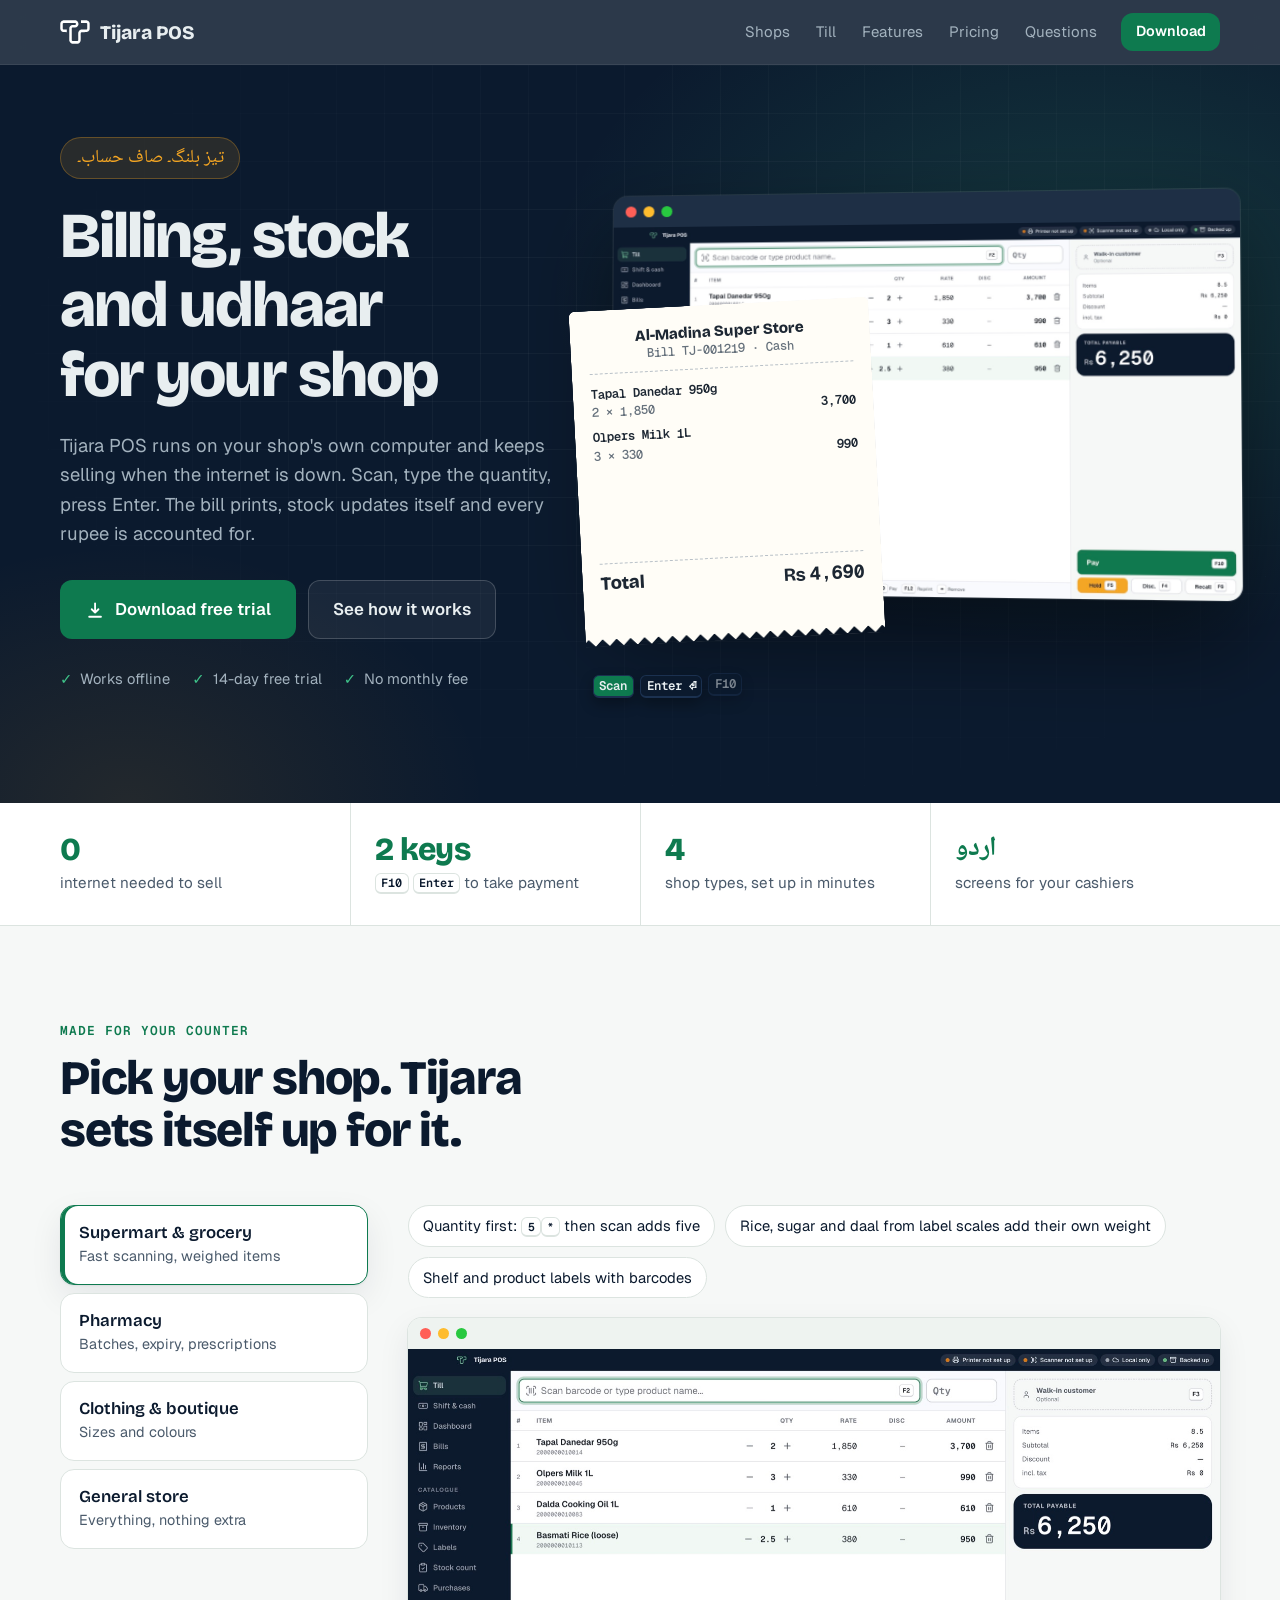
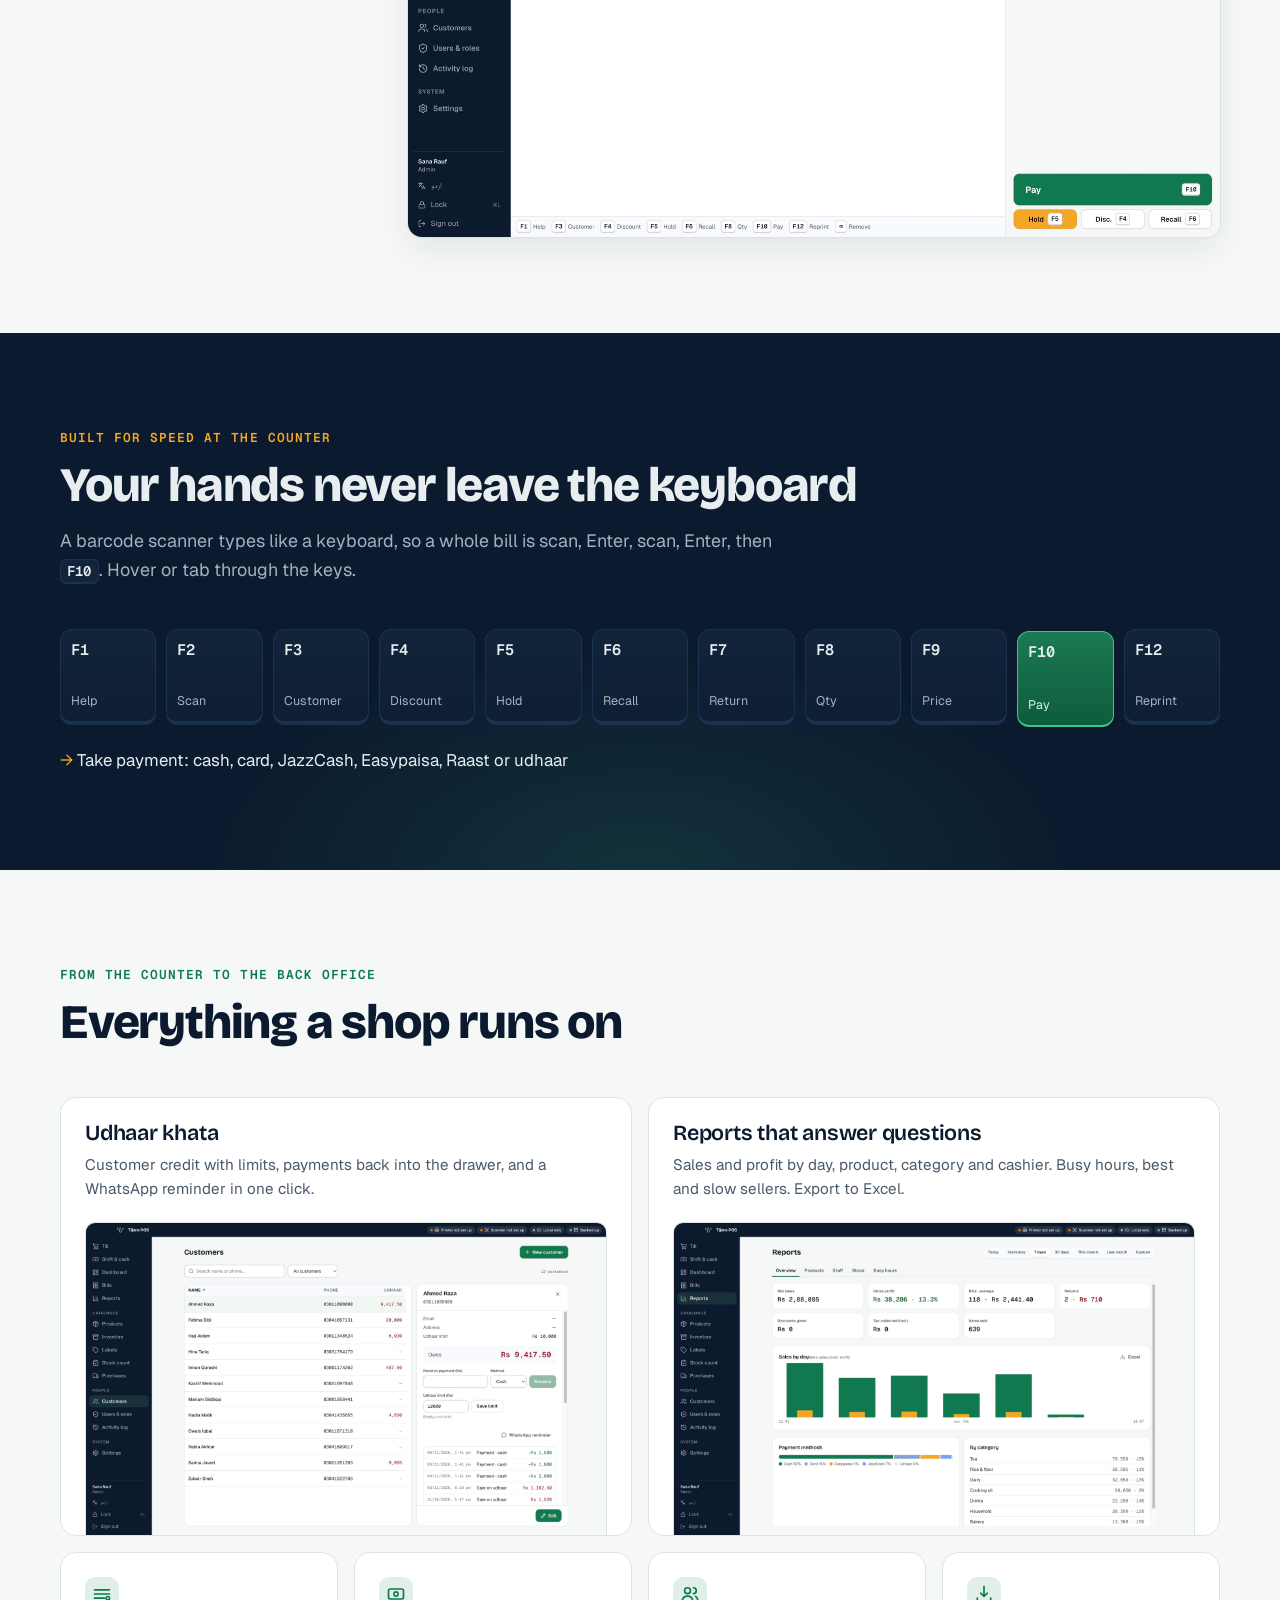
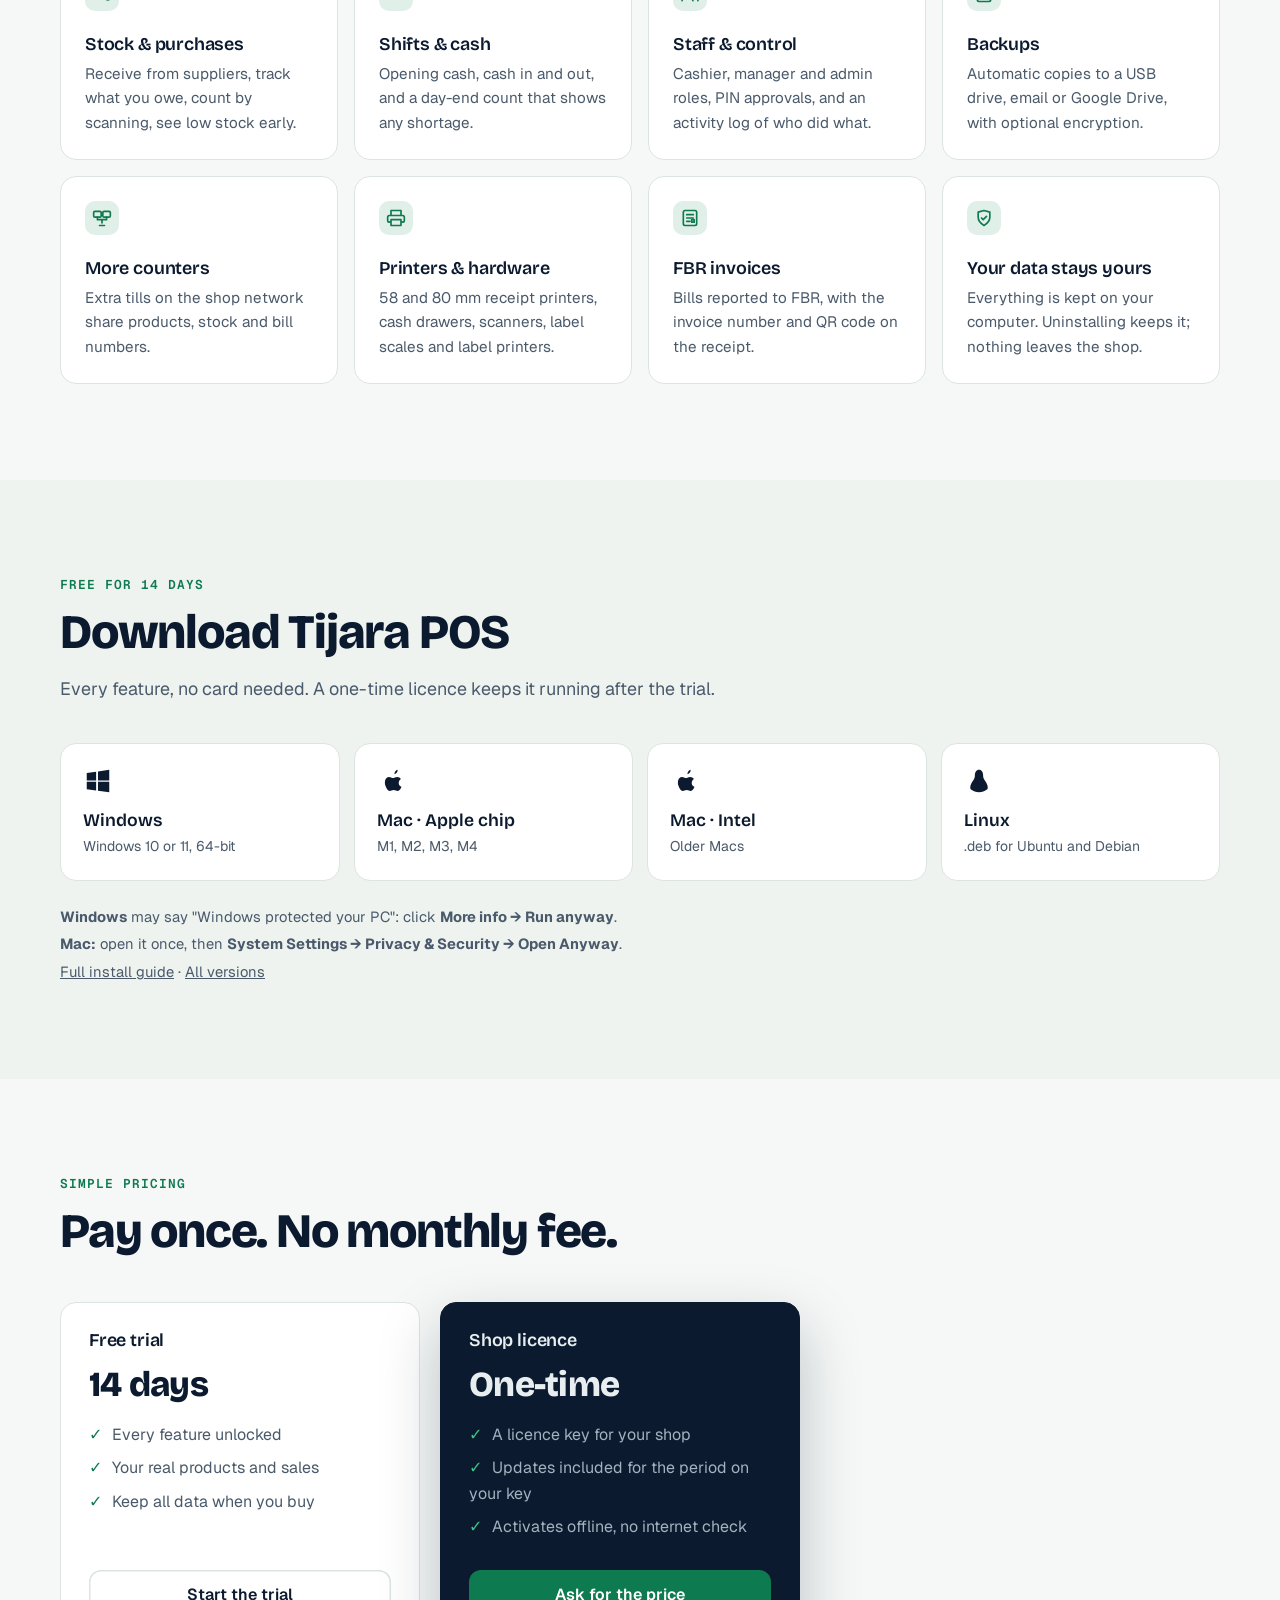
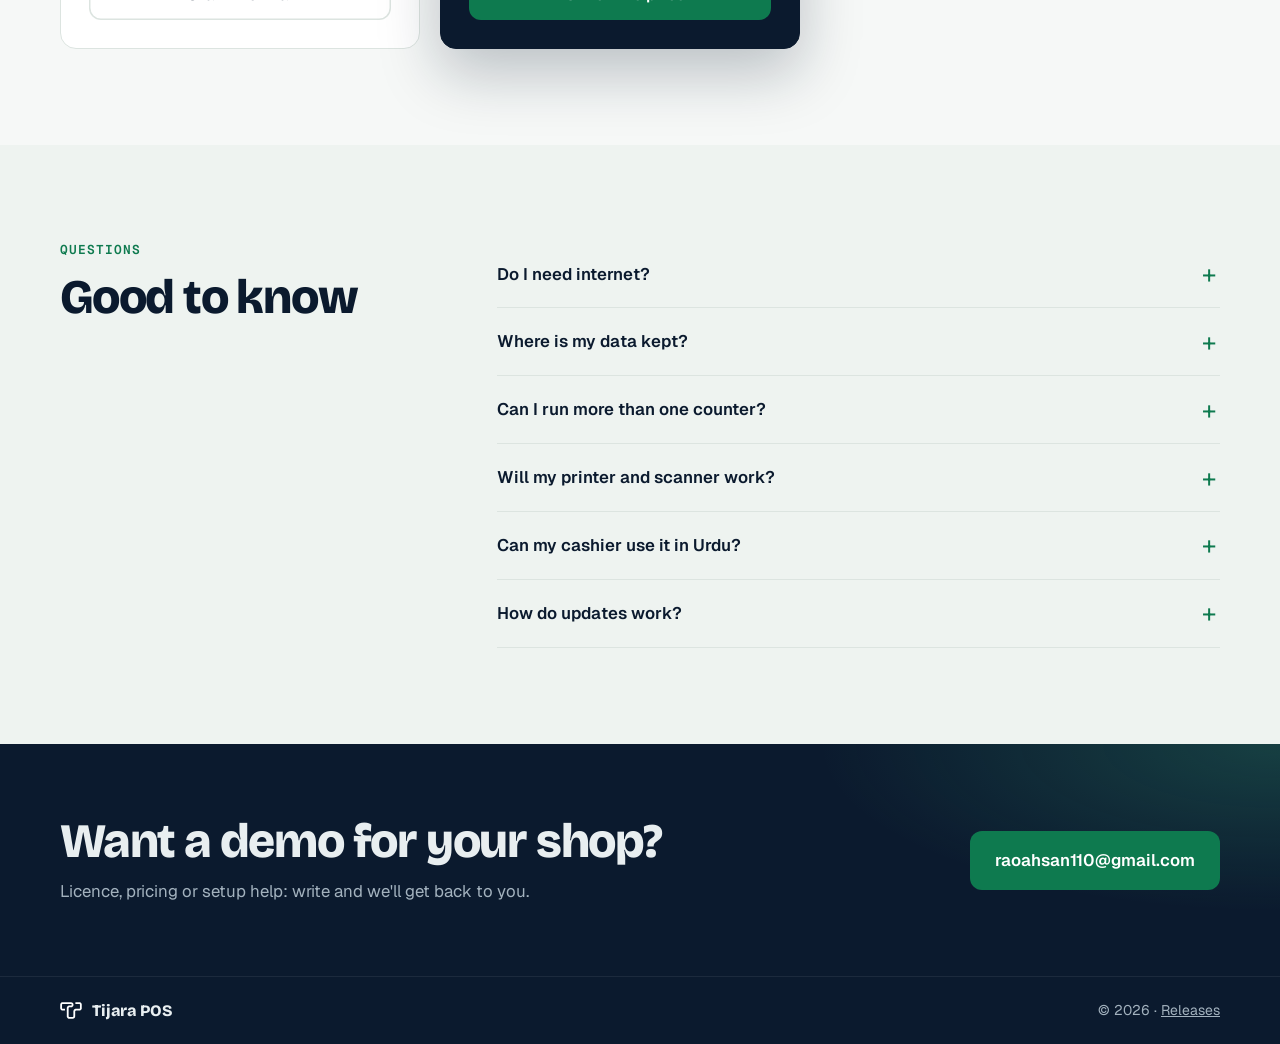
==== index.html @ 2bf1b394 "Homepage: hero with live bill, shop types, keyboard, features, download, pricing" ====
<!doctype html>
<html lang="en">
  <head>
    <meta charset="utf-8" />
    <meta name="viewport" content="width=device-width, initial-scale=1" />
    <title>Tijara POS — billing and stock for Pakistani shops</title>
    <meta
      name="description"
      content="Offline point of sale for supermarts, pharmacies, clothing and general stores in Pakistan. Fast keyboard billing, udhaar khata, stock, reports, Urdu screens and FBR invoices. 14-day free trial."
    />
    <meta name="theme-color" content="#0B1A2E" />
    <link rel="icon" href="assets/favicon.svg" type="image/svg+xml" />
    <link rel="icon" href="assets/favicon.ico" sizes="any" />
    <link rel="apple-touch-icon" href="assets/apple-touch-icon.png" />
    <meta property="og:title" content="Tijara POS — tez billing, saaf hisaab" />
    <meta
      property="og:description"
      content="Offline point of sale for Pakistani shops. Free 14-day trial for Windows, Mac and Linux."
    />
    <meta property="og:image" content="https://tijarapos.github.io/assets/og-image.png" />
    <meta property="og:url" content="https://tijarapos.github.io/" />
    <meta name="twitter:card" content="summary_large_image" />
    <link rel="preconnect" href="https://fonts.googleapis.com" />
    <link rel="preconnect" href="https://fonts.gstatic.com" crossorigin />
    <link
      rel="stylesheet"
      href="https://fonts.googleapis.com/css2?family=Bricolage+Grotesque:opsz,wght@12..96,600;12..96,800&family=Geist:wght@400;500;600&family=Geist+Mono:wght@500;600&family=Noto+Naskh+Arabic:wght@500;700&display=swap"
    />
    <link rel="stylesheet" href="styles.css" />
    <script>
      document.documentElement.classList.add('js')
    </script>
  </head>
  <body>
    <a class="skip" href="#main">Skip to content</a>

    <header class="top">
      <div class="wrap top-row">
        <a class="brand" href="#" aria-label="Tijara POS home">
          <img src="assets/mark-white.svg" alt="" width="30" height="24" />
          <span>Tijara POS</span>
        </a>
        <nav id="nav" aria-label="Sections">
          <a href="#shops">Shops</a>
          <a href="#keyboard">Till</a>
          <a href="#features">Features</a>
          <a href="#pricing">Pricing</a>
          <a href="#faq">Questions</a>
        </nav>
        <a class="btn btn-small" href="#download">Download</a>
        <button class="menu" type="button" aria-controls="nav" aria-expanded="false" aria-label="Menu">
          <span></span><span></span>
        </button>
      </div>
    </header>

    <main id="main">
      <!-- Hero: the app on screen, with a receipt that rings itself up. -->
      <section class="hero">
        <div class="wrap hero-grid">
          <div class="hero-copy">
            <p class="tagline"><span lang="ur" dir="rtl">تیز بلنگ۔ صاف حساب۔</span></p>
            <h1>Billing, stock and udhaar for your shop</h1>
            <p class="lede">
              Tijara POS runs on your shop's own computer and keeps selling when the internet is
              down. Scan, type the quantity, press Enter. The bill prints, stock updates itself and
              every rupee is accounted for.
            </p>
            <div class="cta">
              <a class="btn btn-big" id="hero-download" href="#download">
                <svg aria-hidden="true" viewBox="0 0 24 24"><path d="M12 4v11m0 0-4-4m4 4 4-4M5 20h14" /></svg>
                <span id="hero-download-label">Download free trial</span>
              </a>
              <a class="btn btn-ghost btn-big" href="#keyboard">See how it works</a>
            </div>
            <ul class="trust">
              <li>Works offline</li>
              <li>14-day free trial</li>
              <li>No monthly fee</li>
            </ul>
          </div>

          <div class="hero-visual">
            <figure class="window">
              <div class="window-bar" aria-hidden="true"><i></i><i></i><i></i></div>
              <img
                src="assets/shots/till.jpg"
                width="1600"
                height="961"
                alt="Tijara POS till with four items on the bill and a total of Rs 6,250"
              />
            </figure>

            <div class="keys" aria-hidden="true">
              <kbd class="key-scan">Scan</kbd><kbd class="key-enter">Enter ⏎</kbd><kbd class="key-pay">F10</kbd>
            </div>
            <div class="receipt" aria-label="Example bill: total Rs 6,250 paid in cash">
              <div class="receipt-head">
                <b>Al-Madina Super Store</b>
                <span>Bill TJ-001219 · Cash</span>
              </div>
              <ol class="receipt-lines">
                <li><span>Tapal Danedar 950g</span><span>2 × 1,850</span><b>3,700</b></li>
                <li><span>Olpers Milk 1L</span><span>3 × 330</span><b>990</b></li>
                <li><span>Dalda Cooking Oil 1L</span><span>1 × 610</span><b>610</b></li>
                <li><span>Basmati Rice</span><span>2.5 kg × 380</span><b>950</b></li>
              </ol>
              <div class="receipt-total"><span>Total</span><b>Rs <output id="total">6,250</output></b></div>
              <div class="receipt-paid">Paid · Change Rs 750</div>
            </div>
          </div>
        </div>
      </section>

      <section class="stats" aria-label="At a glance">
        <ul class="wrap stats-row">
          <li class="reveal"><b>0</b><span>internet needed to sell</span></li>
          <li class="reveal"><b>2 keys</b><span><kbd>F10</kbd> <kbd>Enter</kbd> to take payment</span></li>
          <li class="reveal"><b>4</b><span>shop types, set up in minutes</span></li>
          <li class="reveal"><b lang="ur">اردو</b><span>screens for your cashiers</span></li>
        </ul>
      </section>

      <!-- Shop types: switch tabs to see each one's screen. -->
      <section id="shops" class="section">
        <div class="wrap">
          <p class="eyebrow">Made for your counter</p>
          <h2>Pick your shop. Tijara sets itself up for it.</h2>
          <div class="switcher reveal">
            <div class="tabs" role="tablist" aria-label="Shop types">
              <button role="tab" id="tab-supermart" aria-controls="panel-shop" aria-selected="true" data-shop="supermart">
                <b>Supermart &amp; grocery</b><span>Fast scanning, weighed items</span>
              </button>
              <button role="tab" id="tab-pharmacy" aria-controls="panel-shop" aria-selected="false" tabindex="-1" data-shop="pharmacy">
                <b>Pharmacy</b><span>Batches, expiry, prescriptions</span>
              </button>
              <button role="tab" id="tab-clothing" aria-controls="panel-shop" aria-selected="false" tabindex="-1" data-shop="clothing">
                <b>Clothing &amp; boutique</b><span>Sizes and colours</span>
              </button>
              <button role="tab" id="tab-general" aria-controls="panel-shop" aria-selected="false" tabindex="-1" data-shop="general">
                <b>General store</b><span>Everything, nothing extra</span>
              </button>
            </div>
            <div class="panel" id="panel-shop" role="tabpanel" aria-labelledby="tab-supermart">
              <ul class="panel-points" id="shop-points">
                <li>Quantity first: <kbd>5</kbd><kbd>*</kbd> then scan adds five</li>
                <li>Rice, sugar and daal from label scales add their own weight</li>
                <li>Shelf and product labels with barcodes</li>
              </ul>
              <figure class="window window-light">
                <div class="window-bar" aria-hidden="true"><i></i><i></i><i></i></div>
                <img id="shop-shot" src="assets/shots/till.jpg" width="1600" height="961" loading="lazy" alt="The till billing groceries" />
              </figure>
            </div>
          </div>
        </div>
      </section>

      <!-- The till is driven by the keyboard; each key explains itself. -->
      <section id="keyboard" class="section section-dark">
        <div class="wrap">
          <p class="eyebrow eyebrow-light">Built for speed at the counter</p>
          <h2>Your hands never leave the keyboard</h2>
          <p class="section-lede">
            A barcode scanner types like a keyboard, so a whole bill is scan, Enter, scan, Enter, then
            <kbd>F10</kbd>. Hover or tab through the keys.
          </p>
          <div class="keyboard reveal" role="list">
            <button class="cap" role="listitem" data-tip="Help: every shortcut on one screen"><b>F1</b><span>Help</span></button>
            <button class="cap" role="listitem" data-tip="Jump back to the scan box from anywhere"><b>F2</b><span>Scan</span></button>
            <button class="cap" role="listitem" data-tip="Attach a customer, for udhaar or history"><b>F3</b><span>Customer</span></button>
            <button class="cap" role="listitem" data-tip="Discount on a line; above your limit asks a manager"><b>F4</b><span>Discount</span></button>
            <button class="cap" role="listitem" data-tip="Hold this bill and serve the next customer"><b>F5</b><span>Hold</span></button>
            <button class="cap" role="listitem" data-tip="Bring a held bill back"><b>F6</b><span>Recall</span></button>
            <button class="cap" role="listitem" data-tip="Return or exchange against a printed bill"><b>F7</b><span>Return</span></button>
            <button class="cap" role="listitem" data-tip="Change the quantity of the selected line"><b>F8</b><span>Qty</span></button>
            <button class="cap" role="listitem" data-tip="Change a price, with manager approval"><b>F9</b><span>Price</span></button>
            <button class="cap cap-pay" role="listitem" data-tip="Take payment: cash, card, JazzCash, Easypaisa, Raast or udhaar"><b>F10</b><span>Pay</span></button>
            <button class="cap" role="listitem" data-tip="Reprint the last receipt"><b>F12</b><span>Reprint</span></button>
          </div>
          <p class="tip" id="tip" aria-live="polite">Take payment: cash, card, JazzCash, Easypaisa, Raast or udhaar</p>
        </div>
      </section>

      <!-- Features as a bento: two with real screens, the rest short. -->
      <section id="features" class="section">
        <div class="wrap">
          <p class="eyebrow">From the counter to the back office</p>
          <h2>Everything a shop runs on</h2>
          <div class="bento">
            <article class="card card-wide reveal">
              <div class="card-copy">
                <h3>Udhaar khata</h3>
                <p>Customer credit with limits, payments back into the drawer, and a WhatsApp reminder in one click.</p>
              </div>
              <img src="assets/shots/udhaar.jpg" width="1600" height="961" loading="lazy" alt="Customer list with udhaar balances and a payment panel" />
            </article>
            <article class="card card-wide reveal">
              <div class="card-copy">
                <h3>Reports that answer questions</h3>
                <p>Sales and profit by day, product, category and cashier. Busy hours, best and slow sellers. Export to Excel.</p>
              </div>
              <img src="assets/shots/reports.jpg" width="1600" height="961" loading="lazy" alt="Reports with net sales, profit and a sales-by-day chart" />
            </article>
            <article class="card reveal">
              <svg class="icon" aria-hidden="true" viewBox="0 0 24 24"><path d="M3 7h18M3 12h18M3 17h12" /><circle cx="19" cy="17" r="2" /></svg>
              <h3>Stock &amp; purchases</h3>
              <p>Receive from suppliers, track what you owe, count by scanning, see low stock early.</p>
            </article>
            <article class="card reveal">
              <svg class="icon" aria-hidden="true" viewBox="0 0 24 24"><rect x="3" y="6" width="18" height="12" rx="2" /><circle cx="12" cy="12" r="2.5" /></svg>
              <h3>Shifts &amp; cash</h3>
              <p>Opening cash, cash in and out, and a day-end count that shows any shortage.</p>
            </article>
            <article class="card reveal">
              <svg class="icon" aria-hidden="true" viewBox="0 0 24 24"><circle cx="9" cy="8" r="3.5" /><path d="M2.5 20c.8-3.6 3.4-5.5 6.5-5.5s5.7 1.9 6.5 5.5M16 4.5a3.5 3.5 0 0 1 0 7M18.5 14.8c1.6.8 2.6 2.5 3 5.2" /></svg>
              <h3>Staff &amp; control</h3>
              <p>Cashier, manager and admin roles, PIN approvals, and an activity log of who did what.</p>
            </article>
            <article class="card reveal">
              <svg class="icon" aria-hidden="true" viewBox="0 0 24 24"><path d="M12 3v12m0 0-4-4m4 4 4-4M4 17v2a2 2 0 0 0 2 2h12a2 2 0 0 0 2-2v-2" /></svg>
              <h3>Backups</h3>
              <p>Automatic copies to a USB drive, email or Google Drive, with optional encryption.</p>
            </article>
            <article class="card reveal">
              <svg class="icon" aria-hidden="true" viewBox="0 0 24 24"><rect x="2" y="4" width="9" height="7" rx="1.5" /><rect x="13" y="4" width="9" height="7" rx="1.5" /><path d="M6.5 11v3h11v-3M12 14v4m-3 3h6" /></svg>
              <h3>More counters</h3>
              <p>Extra tills on the shop network share products, stock and bill numbers.</p>
            </article>
            <article class="card reveal">
              <svg class="icon" aria-hidden="true" viewBox="0 0 24 24"><path d="M6 9V3h12v6M6 17H4a2 2 0 0 1-2-2v-4a2 2 0 0 1 2-2h16a2 2 0 0 1 2 2v4a2 2 0 0 1-2 2h-2M6 14h12v7H6z" /></svg>
              <h3>Printers &amp; hardware</h3>
              <p>58 and 80 mm receipt printers, cash drawers, scanners, label scales and label printers.</p>
            </article>
            <article class="card reveal">
              <svg class="icon" aria-hidden="true" viewBox="0 0 24 24"><rect x="4" y="3" width="16" height="18" rx="2" /><path d="M8 8h8M8 12h8M8 16h4" /><rect x="14" y="14" width="3" height="3" /></svg>
              <h3>FBR invoices</h3>
              <p>Bills reported to FBR, with the invoice number and QR code on the receipt.</p>
            </article>
            <article class="card reveal">
              <svg class="icon" aria-hidden="true" viewBox="0 0 24 24"><path d="M12 21s-7-4.4-7-10V5l7-2 7 2v6c0 5.6-7 10-7 10z" /><path d="m9 12 2 2 4-4" /></svg>
              <h3>Your data stays yours</h3>
              <p>Everything is kept on your computer. Uninstalling keeps it; nothing leaves the shop.</p>
            </article>
          </div>
        </div>
      </section>

      <section id="download" class="section section-alt">
        <div class="wrap">
          <p class="eyebrow">Free for 14 days</p>
          <h2>Download Tijara POS</h2>
          <p class="section-lede" id="release-line">Every feature, no card needed. A one-time licence keeps it running after the trial.</p>
          <div class="os-grid reveal">
            <a class="os" data-asset="win-x64.exe" href="https://github.com/AhsanRao/tijara-pos-releases/releases/latest">
              <svg aria-hidden="true" viewBox="0 0 24 24"><path d="M3 5.5 10.5 4.5v7H3zM12 4.3 21 3v8.5h-9zM3 12.5h7.5v7L3 18.5zM12 12.5h9V21l-9-1.3z" /></svg>
              <b>Windows</b><span>Windows 10 or 11, 64-bit</span>
            </a>
            <a class="os" data-asset="mac-arm64.dmg" href="https://github.com/AhsanRao/tijara-pos-releases/releases/latest">
              <svg aria-hidden="true" viewBox="0 0 24 24"><path d="M16.5 3c.2 1.6-.9 3.3-2.5 3.5-.2-1.5 1-3.2 2.5-3.5zM19.6 16.6c-.6 1.4-1.6 3.4-3 3.4-1.3 0-1.6-.8-3.2-.8s-2 .8-3.3.8c-1.4 0-2.5-2.2-3.1-3.6-1.4-3.2-.6-7.6 2.6-7.7 1.3 0 2.2.9 3.2.9s1.8-.9 3.4-.9c1.1 0 2.3.6 3 1.6-2.7 1.6-2.2 5.4.4 6.3z" /></svg>
              <b>Mac · Apple chip</b><span>M1, M2, M3, M4</span>
            </a>
            <a class="os" data-asset="mac-x64.dmg" href="https://github.com/AhsanRao/tijara-pos-releases/releases/latest">
              <svg aria-hidden="true" viewBox="0 0 24 24"><path d="M16.5 3c.2 1.6-.9 3.3-2.5 3.5-.2-1.5 1-3.2 2.5-3.5zM19.6 16.6c-.6 1.4-1.6 3.4-3 3.4-1.3 0-1.6-.8-3.2-.8s-2 .8-3.3.8c-1.4 0-2.5-2.2-3.1-3.6-1.4-3.2-.6-7.6 2.6-7.7 1.3 0 2.2.9 3.2.9s1.8-.9 3.4-.9c1.1 0 2.3.6 3 1.6-2.7 1.6-2.2 5.4.4 6.3z" /></svg>
              <b>Mac · Intel</b><span>Older Macs</span>
            </a>
            <a class="os" data-asset="linux-amd64.deb" href="https://github.com/AhsanRao/tijara-pos-releases/releases/latest">
              <svg aria-hidden="true" viewBox="0 0 24 24"><path d="M12 3c-2.2 0-3.3 2-3.3 4.5 0 1.6-.4 2.6-1.4 4-1.3 1.8-2.3 3.8-2.3 5.6 0 .8.3 1.5 1 1.9 1.6 1 3.4 2 6 2s4.4-1 6-2c.7-.4 1-1.1 1-1.9 0-1.8-1-3.8-2.3-5.6-1-1.4-1.4-2.4-1.4-4C15.3 5 14.2 3 12 3z" /></svg>
              <b>Linux</b><span>.deb for Ubuntu and Debian</span>
            </a>
          </div>
          <div class="install">
            <p><b>Windows</b> may say "Windows protected your PC": click <b>More info → Run anyway</b>.</p>
            <p><b>Mac:</b> open it once, then <b>System Settings → Privacy &amp; Security → Open Anyway</b>.</p>
            <p>
              <a href="https://github.com/AhsanRao/tijara-pos-releases#install">Full install guide</a> ·
              <a href="https://github.com/AhsanRao/tijara-pos-releases/releases">All versions</a>
            </p>
          </div>
        </div>
      </section>

      <section id="pricing" class="section">
        <div class="wrap">
          <p class="eyebrow">Simple pricing</p>
          <h2>Pay once. No monthly fee.</h2>
          <div class="plans">
            <article class="plan reveal">
              <h3>Free trial</h3>
              <p class="price">14 days</p>
              <ul>
                <li>Every feature unlocked</li>
                <li>Your real products and sales</li>
                <li>Keep all data when you buy</li>
              </ul>
              <a class="btn btn-outline" href="#download">Start the trial</a>
            </article>
            <article class="plan plan-main reveal">
              <h3>Shop licence</h3>
              <p class="price">One-time</p>
              <ul>
                <li>A licence key for your shop</li>
                <li>Updates included for the period on your key</li>
                <li>Activates offline, no internet check</li>
              </ul>
              <a class="btn" href="#contact">Ask for the price</a>
            </article>
          </div>
        </div>
      </section>

      <section id="faq" class="section section-alt">
        <div class="wrap faq">
          <div>
            <p class="eyebrow">Questions</p>
            <h2>Good to know</h2>
          </div>
          <div class="faq-list">
            <details>
              <summary>Do I need internet?</summary>
              <p>No. Billing, stock, reports and backups to a USB drive all work offline. Internet is only used for updates and optional extras: email or Google Drive backups and FBR invoices.</p>
            </details>
            <details>
              <summary>Where is my data kept?</summary>
              <p>On your own computer, in a database that comes with the app. Uninstalling keeps your data, and backups are made automatically.</p>
            </details>
            <details>
              <summary>Can I run more than one counter?</summary>
              <p>Yes. One PC holds the shop data and the other tills connect to it over the shop network. They share products, stock, customers and bill numbers.</p>
            </details>
            <details>
              <summary>Will my printer and scanner work?</summary>
              <p>Any USB barcode scanner works. Most 58 and 80 mm thermal receipt printers work through their normal driver or directly over USB or the network, along with the cash drawer plugged into them.</p>
            </details>
            <details>
              <summary>Can my cashier use it in Urdu?</summary>
              <p>Yes. Each user picks English or اردو for the till, payment and shift screens. Receipts can print Urdu product names too.</p>
            </details>
            <details>
              <summary>How do updates work?</summary>
              <p>On Windows and Linux the app downloads new versions in the background and installs them when you close it. Your shop data is never touched by an update.</p>
            </details>
          </div>
        </div>
      </section>

      <section id="contact" class="contact">
        <div class="wrap contact-row">
          <div>
            <h2>Want a demo for your shop?</h2>
            <p>Licence, pricing or setup help: write and we'll get back to you.</p>
          </div>
          <a class="btn btn-big" href="mailto:raoahsan110@gmail.com">raoahsan110@gmail.com</a>
        </div>
      </section>
    </main>

    <footer class="foot">
      <div class="wrap foot-row">
        <span class="brand brand-small"><img src="assets/mark-white.svg" alt="" width="22" height="18" /> Tijara POS</span>
        <span>© <span id="year">2026</span> · <a href="https://github.com/AhsanRao/tijara-pos-releases/releases">Releases</a></span>
      </div>
    </footer>

    <script src="main.js" defer></script>
  </body>
</html>
---- styles.css ----
/* Tijara brand: navy chrome like the app, emerald actions, amber for the till's warmth.
   Layout: navy hero and keyboard bands framing light content sections. */
:root {
  --navy: #0b1a2e;
  --navy-2: #12243b;
  --navy-3: #1b3150;
  --emerald: #0e7a4f;
  --emerald-hover: #0b6641;
  --emerald-glow: #3fc48a;
  --amber: #f5a623;
  --bg: #f6f8f7;
  --surface: #ffffff;
  --surface-2: #eef3f0;
  --fg: #0b1a2e;
  --muted: #4a5a6b;
  --line: #dce4e0;
  --on-navy: #e8eef0;
  --on-navy-muted: #a3b2be;
  --paper: #fffdf7;
  --paper-ink: #1d2733;
  --display: 'Bricolage Grotesque', system-ui, sans-serif;
  --body: 'Geist', system-ui, -apple-system, 'Segoe UI', sans-serif;
  --mono: 'Geist Mono', ui-monospace, monospace;
  --urdu: 'Noto Naskh Arabic', serif;
  --radius: 16px;
  --shadow: 0 1px 2px rgb(11 26 46 / 0.06), 0 12px 32px rgb(11 26 46 / 0.08);
  color-scheme: light;
}

@media (prefers-color-scheme: dark) {
  :root {
    --bg: #0a1420;
    --surface: #101d2c;
    --surface-2: #0d1926;
    --fg: #e6eef0;
    --muted: #9aabb8;
    --line: #22344a;
    --emerald: #2fa874;
    --emerald-hover: #3fc48a;
    --shadow: 0 1px 2px rgb(0 0 0 / 0.3), 0 12px 32px rgb(0 0 0 / 0.35);
    color-scheme: dark;
  }
}

* {
  box-sizing: border-box;
}

html {
  scroll-behavior: smooth;
  scroll-padding-top: 76px;
}

body {
  margin: 0;
  background: var(--bg);
  color: var(--fg);
  font: 16px/1.6 var(--body);
  -webkit-font-smoothing: antialiased;
}

img {
  max-width: 100%;
  height: auto;
  display: block;
}

a {
  color: inherit;
}

button {
  font: inherit;
  color: inherit;
}

h1,
h2,
h3 {
  font-family: var(--display);
  line-height: 1.08;
  text-wrap: balance;
  margin: 0;
}

h2 {
  font-size: clamp(2rem, 4vw, 3rem);
  font-weight: 800;
  letter-spacing: -0.025em;
  max-width: 18em;
}

h3 {
  font-size: 1.12rem;
  font-weight: 600;
  letter-spacing: -0.01em;
}

kbd {
  font: 600 0.78em var(--mono);
  padding: 0.12em 0.45em;
  border: 1px solid var(--line);
  border-bottom-width: 2px;
  border-radius: 6px;
  background: var(--surface);
  color: var(--fg);
  white-space: nowrap;
}

[lang='ur'] {
  font-family: var(--urdu);
}

.wrap {
  max-width: 1200px;
  margin: 0 auto;
  padding-left: max(20px, env(safe-area-inset-left, 0px));
  padding-right: max(20px, env(safe-area-inset-right, 0px));
}

.skip {
  position: absolute;
  left: -999px;
}

.skip:focus {
  left: 16px;
  top: 12px;
  z-index: 50;
  background: var(--amber);
  color: var(--navy);
  padding: 8px 14px;
  border-radius: 8px;
}

:focus-visible {
  outline: 3px solid var(--amber);
  outline-offset: 3px;
}

.eyebrow {
  font: 600 0.8rem var(--mono);
  letter-spacing: 0.08em;
  text-transform: uppercase;
  color: var(--emerald);
  margin: 0 0 14px;
}

.eyebrow-light {
  color: var(--amber);
}

.section {
  padding-block: 96px;
}

.section-alt {
  background: var(--surface-2);
}

.section-lede {
  color: var(--muted);
  font-size: 1.12rem;
  margin: 16px 0 0;
  max-width: 40em;
}

/* Buttons */
.btn {
  display: inline-flex;
  align-items: center;
  justify-content: center;
  gap: 0.55em;
  padding: 0.75em 1.25em;
  border: 0;
  border-radius: 12px;
  background: var(--emerald);
  color: #fff;
  font-weight: 600;
  text-decoration: none;
  cursor: pointer;
  transition:
    background 0.15s,
    transform 0.15s,
    box-shadow 0.15s;
}

.btn:hover {
  background: var(--emerald-hover);
  transform: translateY(-1px);
}

.btn svg {
  width: 1.2em;
  height: 1.2em;
  fill: none;
  stroke: currentColor;
  stroke-width: 2.2;
  stroke-linecap: round;
  stroke-linejoin: round;
}

.btn-big {
  padding: 0.95em 1.5em;
  font-size: 1.05rem;
}

.btn-small {
  padding: 0.5em 1em;
  font-size: 0.9rem;
}

.btn-ghost {
  background: rgb(255 255 255 / 0.06);
  color: var(--on-navy);
  box-shadow: inset 0 0 0 1px rgb(255 255 255 / 0.18);
}

.btn-ghost:hover {
  background: rgb(255 255 255 / 0.12);
}

.btn-outline {
  background: transparent;
  color: var(--fg);
  box-shadow: inset 0 0 0 1.5px var(--line);
}

.btn-outline:hover {
  background: var(--surface-2);
}

/* Header */
.top {
  position: sticky;
  top: 0;
  z-index: 20;
  background: rgb(11 26 46 / 0.86);
  backdrop-filter: saturate(140%) blur(12px);
  color: var(--on-navy);
  border-bottom: 1px solid rgb(255 255 255 / 0.07);
}

.top-row {
  display: flex;
  align-items: center;
  gap: 24px;
  height: 64px;
}

.brand {
  display: flex;
  align-items: center;
  gap: 10px;
  font: 800 1.2rem var(--display);
  text-decoration: none;
  color: var(--on-navy);
}

.brand-small {
  font-size: 1rem;
}

.top nav {
  display: flex;
  gap: 26px;
  margin-left: auto;
  font-size: 0.94rem;
}

.top nav a {
  color: var(--on-navy-muted);
  text-decoration: none;
  transition: color 0.15s;
}

.top nav a:hover {
  color: var(--on-navy);
}

.menu {
  display: none;
  background: none;
  border: 0;
  width: 40px;
  height: 40px;
  padding: 10px;
  cursor: pointer;
  flex-direction: column;
  justify-content: center;
  gap: 6px;
}

.menu span {
  display: block;
  height: 2px;
  background: var(--on-navy);
  border-radius: 2px;
  transition: transform 0.2s;
}

.menu[aria-expanded='true'] span:first-child {
  transform: translateY(4px) rotate(45deg);
}

.menu[aria-expanded='true'] span:last-child {
  transform: translateY(-4px) rotate(-45deg);
}

/* Hero */
.hero {
  position: relative;
  background:
    radial-gradient(60% 70% at 85% 30%, rgb(63 196 138 / 0.18), transparent 70%),
    radial-gradient(40% 50% at 10% 100%, rgb(245 166 35 / 0.1), transparent 70%), var(--navy);
  color: var(--on-navy);
  padding-block: 72px 112px;
  overflow: hidden;
}

/* Faint grid, like graph paper behind a ledger. */
.hero::before {
  content: '';
  position: absolute;
  inset: 0;
  background-image:
    linear-gradient(rgb(255 255 255 / 0.035) 1px, transparent 1px),
    linear-gradient(90deg, rgb(255 255 255 / 0.035) 1px, transparent 1px);
  background-size: 48px 48px;
  mask-image: radial-gradient(ellipse at 60% 40%, #000 30%, transparent 75%);
  pointer-events: none;
}

.hero-grid {
  position: relative;
  display: grid;
  grid-template-columns: minmax(0, 0.9fr) minmax(0, 1.1fr);
  gap: 56px;
  align-items: center;
}

.tagline {
  display: inline-flex;
  margin: 0 0 22px;
  padding: 0.15em 0.9em;
  border-radius: 999px;
  background: rgb(245 166 35 / 0.12);
  box-shadow: inset 0 0 0 1px rgb(245 166 35 / 0.3);
  color: var(--amber);
  font-size: 1.15rem;
  line-height: 2;
}

.hero h1 {
  font-size: clamp(2.5rem, 5vw, 4rem);
  font-weight: 800;
  letter-spacing: -0.03em;
}

.lede {
  font-size: 1.15rem;
  color: var(--on-navy-muted);
  margin: 22px 0 32px;
  max-width: 32em;
}

.cta {
  display: flex;
  flex-wrap: wrap;
  gap: 12px;
}

.trust {
  display: flex;
  flex-wrap: wrap;
  gap: 8px 22px;
  list-style: none;
  padding: 0;
  margin: 28px 0 0;
  font-size: 0.92rem;
  color: var(--on-navy-muted);
}

.trust li::before {
  content: '✓';
  color: var(--emerald-glow);
  font-weight: 700;
  margin-right: 8px;
}

.hero-visual {
  position: relative;
  padding-bottom: 40px;
}

.window {
  margin: 0;
  border-radius: 14px;
  overflow: hidden;
  background: var(--navy-2);
  box-shadow:
    0 0 0 1px rgb(255 255 255 / 0.1),
    0 40px 90px rgb(0 0 0 / 0.5);
}

.window-light {
  background: var(--surface);
  box-shadow:
    0 0 0 1px var(--line),
    var(--shadow);
}

.window-bar {
  display: flex;
  gap: 7px;
  padding: 10px 12px;
  background: rgb(255 255 255 / 0.05);
}

.window-light .window-bar {
  background: var(--surface-2);
}

.window-bar i {
  width: 11px;
  height: 11px;
  border-radius: 50%;
  background: #ff5f57;
}

.window-bar i:nth-child(2) {
  background: #febc2e;
}

.window-bar i:nth-child(3) {
  background: #28c840;
}

.hero .window {
  transform: perspective(1800px) rotateY(-7deg) rotateX(2deg);
  transform-origin: left center;
}

/* Thermal receipt that rings up the bill shown on screen. */
.receipt {
  position: absolute;
  left: -36px;
  bottom: -8px;
  width: 300px;
  padding: 18px 18px 26px;
  background: var(--paper);
  color: var(--paper-ink);
  font: 500 0.78rem/1.5 var(--mono);
  border-radius: 6px 6px 0 0;
  box-shadow: 0 24px 50px rgb(0 0 0 / 0.45);
  transform: rotate(-3deg);
  /* Torn paper edge at the bottom. */
  mask:
    conic-gradient(from -45deg at bottom, #0000, #000 1deg 89deg, #0000 90deg) 50% / 14px 100%;
}

.receipt-head {
  text-align: center;
  border-bottom: 1px dashed #b9c1c8;
  padding-bottom: 8px;
  margin-bottom: 8px;
}

.receipt-head b {
  display: block;
  font: 800 0.95rem var(--display);
}

.receipt-head span {
  color: #66717c;
}

.receipt-lines {
  list-style: none;
  margin: 0;
  padding: 0;
}

.receipt-lines li {
  display: grid;
  grid-template-columns: 1fr auto;
  column-gap: 8px;
  padding: 3px 0;
}

.receipt-lines li span:first-child {
  grid-column: 1 / -1;
  font-weight: 600;
}

.receipt-lines li span:nth-child(2) {
  color: #66717c;
}

.receipt-lines li b {
  font-weight: 600;
}

.receipt-total {
  display: flex;
  justify-content: space-between;
  border-top: 1px dashed #b9c1c8;
  margin-top: 8px;
  padding-top: 8px;
  font: 800 1.15rem var(--display);
}

.receipt-total output {
  font-family: var(--mono);
}

.receipt-paid {
  margin-top: 6px;
  text-align: center;
  color: var(--emerald);
  font-weight: 600;
}

.keys {
  position: absolute;
  z-index: 2;
  left: -20px;
  bottom: -64px;
  display: flex;
  gap: 6px;
}

.keys kbd {
  background: var(--navy);
  color: var(--on-navy);
  border-color: var(--navy-3);
  box-shadow: 0 6px 14px rgb(0 0 0 / 0.3);
  opacity: 0.5;
  transition:
    opacity 0.2s,
    transform 0.2s,
    background 0.2s;
}

.keys kbd.on {
  opacity: 1;
  transform: translateY(2px);
  background: var(--emerald);
}

.keys .key-pay.on {
  background: var(--amber);
  color: var(--navy);
}

/* Ring-up animation, driven by main.js. At rest the full bill shows. */
.ringing .receipt-lines li,
.ringing .receipt-paid {
  opacity: 0;
  transform: translateY(-4px);
}

.receipt-lines li,
.receipt-paid {
  transition:
    opacity 0.3s,
    transform 0.3s;
}

.ringing .receipt-lines li.in,
.ringing .receipt-paid.in {
  opacity: 1;
  transform: none;
}

/* Stats */
.stats {
  background: var(--surface);
  border-bottom: 1px solid var(--line);
  margin-top: -1px;
}

.stats-row {
  list-style: none;
  margin: 0 auto;
  display: grid;
  grid-template-columns: repeat(4, minmax(0, 1fr));
}

.stats-row li {
  display: flex;
  flex-direction: column;
  gap: 4px;
  padding: 30px 24px;
  border-left: 1px solid var(--line);
}

.stats-row li:first-child {
  border-left: 0;
  padding-left: 0;
}

.stats-row b {
  font: 800 2rem/1.1 var(--display);
  letter-spacing: -0.02em;
  color: var(--emerald);
}

.stats-row b:lang(ur) {
  font-family: var(--urdu);
  font-size: 1.7rem;
  line-height: 1.3;
}

.stats-row span {
  color: var(--muted);
  font-size: 0.95rem;
}

/* Shop switcher */
.switcher {
  display: grid;
  grid-template-columns: minmax(0, 0.38fr) minmax(0, 1fr);
  gap: 40px;
  margin-top: 48px;
  align-items: start;
}

.tabs {
  display: flex;
  flex-direction: column;
  gap: 8px;
}

.tabs button {
  display: flex;
  flex-direction: column;
  align-items: flex-start;
  gap: 2px;
  padding: 16px 18px;
  border: 1px solid var(--line);
  border-radius: 14px;
  background: var(--surface);
  text-align: left;
  cursor: pointer;
  transition:
    border-color 0.15s,
    box-shadow 0.15s,
    background 0.15s;
}

.tabs button b {
  font: 600 1.05rem var(--display);
}

.tabs button span {
  color: var(--muted);
  font-size: 0.9rem;
}

.tabs button:hover {
  border-color: var(--emerald);
}

.tabs button[aria-selected='true'] {
  border-color: var(--emerald);
  box-shadow:
    inset 4px 0 0 var(--emerald),
    var(--shadow);
}

.panel-points {
  list-style: none;
  padding: 0;
  margin: 0 0 20px;
  display: flex;
  flex-wrap: wrap;
  gap: 10px;
}

.panel-points li {
  padding: 8px 14px;
  border-radius: 999px;
  background: var(--surface);
  border: 1px solid var(--line);
  font-size: 0.92rem;
}

.panel img {
  transition: opacity 0.25s;
}

.panel img.swap {
  opacity: 0;
}

/* Keyboard band */
.section-dark {
  background:
    radial-gradient(50% 60% at 50% 100%, rgb(63 196 138 / 0.14), transparent 70%), var(--navy);
  color: var(--on-navy);
}

.section-dark .section-lede {
  color: var(--on-navy-muted);
}

.section-dark .section-lede kbd {
  background: var(--navy-2);
  color: var(--on-navy);
  border-color: var(--navy-3);
}

.keyboard {
  display: grid;
  grid-template-columns: repeat(11, minmax(0, 1fr));
  gap: 10px;
  margin-top: 44px;
}

.cap {
  aspect-ratio: 1;
  display: flex;
  flex-direction: column;
  justify-content: space-between;
  align-items: flex-start;
  padding: 10px;
  border: 1px solid var(--navy-3);
  border-bottom-width: 4px;
  border-radius: 12px;
  background: linear-gradient(var(--navy-2), #0e1e33);
  cursor: pointer;
  transition:
    transform 0.12s,
    border-color 0.15s,
    background 0.15s;
}

.cap b {
  font: 600 0.95rem var(--mono);
}

.cap span {
  font-size: 0.78rem;
  color: var(--on-navy-muted);
}

.cap:hover,
.cap.active {
  transform: translateY(2px);
  border-bottom-width: 2px;
  border-color: var(--emerald-glow);
}

.cap-pay {
  background: linear-gradient(#1c7a52, #0e5c3d);
  border-color: var(--emerald-glow);
}

.cap-pay span {
  color: #d5f5e6;
}

.tip {
  margin: 22px 0 0;
  min-height: 1.6em;
  font-size: 1.05rem;
  color: var(--on-navy);
}

.tip::before {
  content: '→ ';
  color: var(--amber);
}

/* Bento */
.bento {
  display: grid;
  grid-template-columns: repeat(4, minmax(0, 1fr));
  gap: 16px;
  margin-top: 48px;
}

.card {
  background: var(--surface);
  border: 1px solid var(--line);
  border-radius: var(--radius);
  padding: 24px;
  transition:
    transform 0.2s,
    box-shadow 0.2s;
}

.card:hover {
  transform: translateY(-3px);
  box-shadow: var(--shadow);
}

.card p {
  color: var(--muted);
  margin: 8px 0 0;
  font-size: 0.95rem;
}

.card-wide {
  grid-column: span 2;
  display: flex;
  flex-direction: column;
  gap: 20px;
  padding-bottom: 0;
  overflow: hidden;
}

.card-wide h3 {
  font-size: 1.35rem;
}

.card-wide img {
  border-radius: 10px 10px 0 0;
  border: 1px solid var(--line);
  border-bottom: 0;
  margin-top: auto;
}

.icon {
  width: 34px;
  height: 34px;
  padding: 7px;
  margin-bottom: 16px;
  border-radius: 10px;
  background: color-mix(in srgb, var(--emerald) 12%, transparent);
  stroke: var(--emerald);
  fill: none;
  stroke-width: 2;
  stroke-linecap: round;
  stroke-linejoin: round;
}

/* Download */
.os-grid {
  display: grid;
  grid-template-columns: repeat(4, minmax(0, 1fr));
  gap: 14px;
  margin: 40px 0 24px;
}

.os {
  position: relative;
  display: flex;
  flex-direction: column;
  gap: 4px;
  padding: 22px;
  border-radius: var(--radius);
  background: var(--surface);
  border: 1.5px solid var(--line);
  text-decoration: none;
  transition:
    border-color 0.15s,
    transform 0.15s,
    box-shadow 0.15s;
}

.os svg {
  width: 30px;
  height: 30px;
  margin-bottom: 10px;
  fill: var(--fg);
  stroke: none;
}

.os:hover {
  border-color: var(--emerald);
  transform: translateY(-3px);
  box-shadow: var(--shadow);
}

.os b {
  font: 600 1.1rem var(--display);
}

.os span {
  font-size: 0.875rem;
  color: var(--muted);
}

.os .ver {
  margin-top: 6px;
  font-family: var(--mono);
  color: var(--emerald);
}

.os.mine {
  border-color: var(--emerald);
  box-shadow: 0 0 0 4px color-mix(in srgb, var(--emerald) 18%, transparent);
}

.os.mine::after {
  content: 'Your computer';
  position: absolute;
  top: 14px;
  right: 14px;
  font: 600 0.7rem var(--mono);
  text-transform: uppercase;
  letter-spacing: 0.06em;
  color: var(--emerald);
}

.install {
  display: grid;
  gap: 4px;
  font-size: 0.92rem;
  color: var(--muted);
}

.install p {
  margin: 0;
}

/* Pricing */
.plans {
  display: grid;
  grid-template-columns: repeat(2, minmax(0, 360px));
  gap: 20px;
  margin-top: 44px;
}

.plan {
  display: flex;
  flex-direction: column;
  gap: 6px;
  padding: 28px;
  border-radius: var(--radius);
  background: var(--surface);
  border: 1px solid var(--line);
}

.plan-main {
  background: var(--navy);
  color: var(--on-navy);
  border-color: var(--navy);
  box-shadow: 0 24px 60px rgb(11 26 46 / 0.25);
}

.price {
  font: 800 2.2rem var(--display);
  letter-spacing: -0.02em;
  margin: 6px 0 10px;
}

.plan ul {
  list-style: none;
  padding: 0;
  margin: 0 0 24px;
  display: flex;
  flex-direction: column;
  gap: 8px;
  color: var(--muted);
}

.plan-main ul {
  color: var(--on-navy-muted);
}

.plan li::before {
  content: '✓';
  color: var(--emerald);
  font-weight: 700;
  margin-right: 10px;
}

.plan-main li::before {
  color: var(--emerald-glow);
}

.plan .btn {
  margin-top: auto;
}

/* FAQ */
.faq {
  display: grid;
  grid-template-columns: minmax(0, 0.7fr) minmax(0, 1.3fr);
  gap: 48px;
}

.faq-list details {
  border-bottom: 1px solid var(--line);
}

.faq-list summary {
  list-style: none;
  cursor: pointer;
  padding: 20px 36px 20px 0;
  position: relative;
  font-weight: 600;
  font-size: 1.05rem;
}

.faq-list summary::-webkit-details-marker {
  display: none;
}

.faq-list summary::after {
  content: '+';
  position: absolute;
  right: 4px;
  top: 50%;
  translate: 0 -50%;
  font: 400 1.6rem var(--body);
  color: var(--emerald);
  transition: rotate 0.2s;
}

.faq-list details[open] summary::after {
  rotate: 45deg;
}

.faq-list p {
  color: var(--muted);
  margin: 0 0 20px;
  max-width: 44em;
}

/* Contact + footer */
.contact {
  background:
    radial-gradient(60% 120% at 100% 0%, rgb(63 196 138 / 0.22), transparent 60%), var(--navy);
  color: var(--on-navy);
  padding-block: 72px;
}

.contact-row {
  display: flex;
  flex-wrap: wrap;
  align-items: center;
  justify-content: space-between;
  gap: 28px;
}

.contact p {
  color: var(--on-navy-muted);
  margin: 10px 0 0;
  font-size: 1.05rem;
}

.foot {
  background: var(--navy);
  color: var(--on-navy-muted);
  border-top: 1px solid rgb(255 255 255 / 0.07);
  font-size: 0.875rem;
}

.foot-row {
  display: flex;
  flex-wrap: wrap;
  gap: 12px;
  align-items: center;
  justify-content: space-between;
  padding-block: 22px;
}

/* Scroll reveal: only when JS runs and motion is welcome; content is visible otherwise. */
@media (prefers-reduced-motion: no-preference) {
  .js .reveal {
    opacity: 0;
    transform: translateY(16px);
    transition:
      opacity 0.6s ease,
      transform 0.6s ease;
  }

  .js .reveal.in {
    opacity: 1;
    transform: none;
  }
}

/* Narrow screens */
@media (max-width: 1020px) {
  .hero-grid,
  .switcher,
  .faq {
    grid-template-columns: minmax(0, 1fr);
  }

  .hero .window {
    transform: none;
  }

  .receipt {
    left: auto;
    right: 12px;
  }

  .tabs {
    flex-direction: row;
    overflow-x: auto;
    padding-bottom: 4px;
  }

  .tabs button {
    flex: 0 0 auto;
  }

  .keyboard {
    grid-template-columns: repeat(6, minmax(0, 1fr));
  }

  .bento,
  .os-grid {
    grid-template-columns: repeat(2, minmax(0, 1fr));
  }

  .stats-row {
    grid-template-columns: repeat(2, minmax(0, 1fr));
  }

  .stats-row li:nth-child(3) {
    border-left: 0;
    padding-left: 0;
  }
}

@media (max-width: 720px) {
  .top nav {
    display: none;
    position: absolute;
    top: 64px;
    left: 0;
    right: 0;
    flex-direction: column;
    gap: 0;
    padding: 8px max(20px, env(safe-area-inset-left, 0px)) 16px;
    background: var(--navy);
    border-bottom: 1px solid rgb(255 255 255 / 0.08);
  }

  .top nav.open {
    display: flex;
  }

  .top nav a {
    padding: 12px 0;
    font-size: 1.05rem;
  }

  .menu {
    display: flex;
  }

  .top-row .btn-small {
    margin-left: auto;
  }

  .section {
    padding-block: 64px;
  }

  .hero {
    padding-block: 48px 72px;
  }

  .hero-visual {
    padding-bottom: 0;
  }

  .keys {
    display: none;
  }

  .receipt {
    position: relative;
    right: auto;
    bottom: auto;
    width: auto;
    max-width: 320px;
    margin: -48px auto 0;
  }

  .bento,
  .os-grid,
  .plans {
    grid-template-columns: minmax(0, 1fr);
  }

  .card-wide {
    grid-column: auto;
  }

  .keyboard {
    grid-template-columns: repeat(4, minmax(0, 1fr));
  }

  .stats-row li {
    padding: 22px 12px;
  }
}

@media (prefers-reduced-motion: reduce) {
  html {
    scroll-behavior: auto;
  }

  *,
  *::before,
  *::after {
    transition: none !important;
  }
}
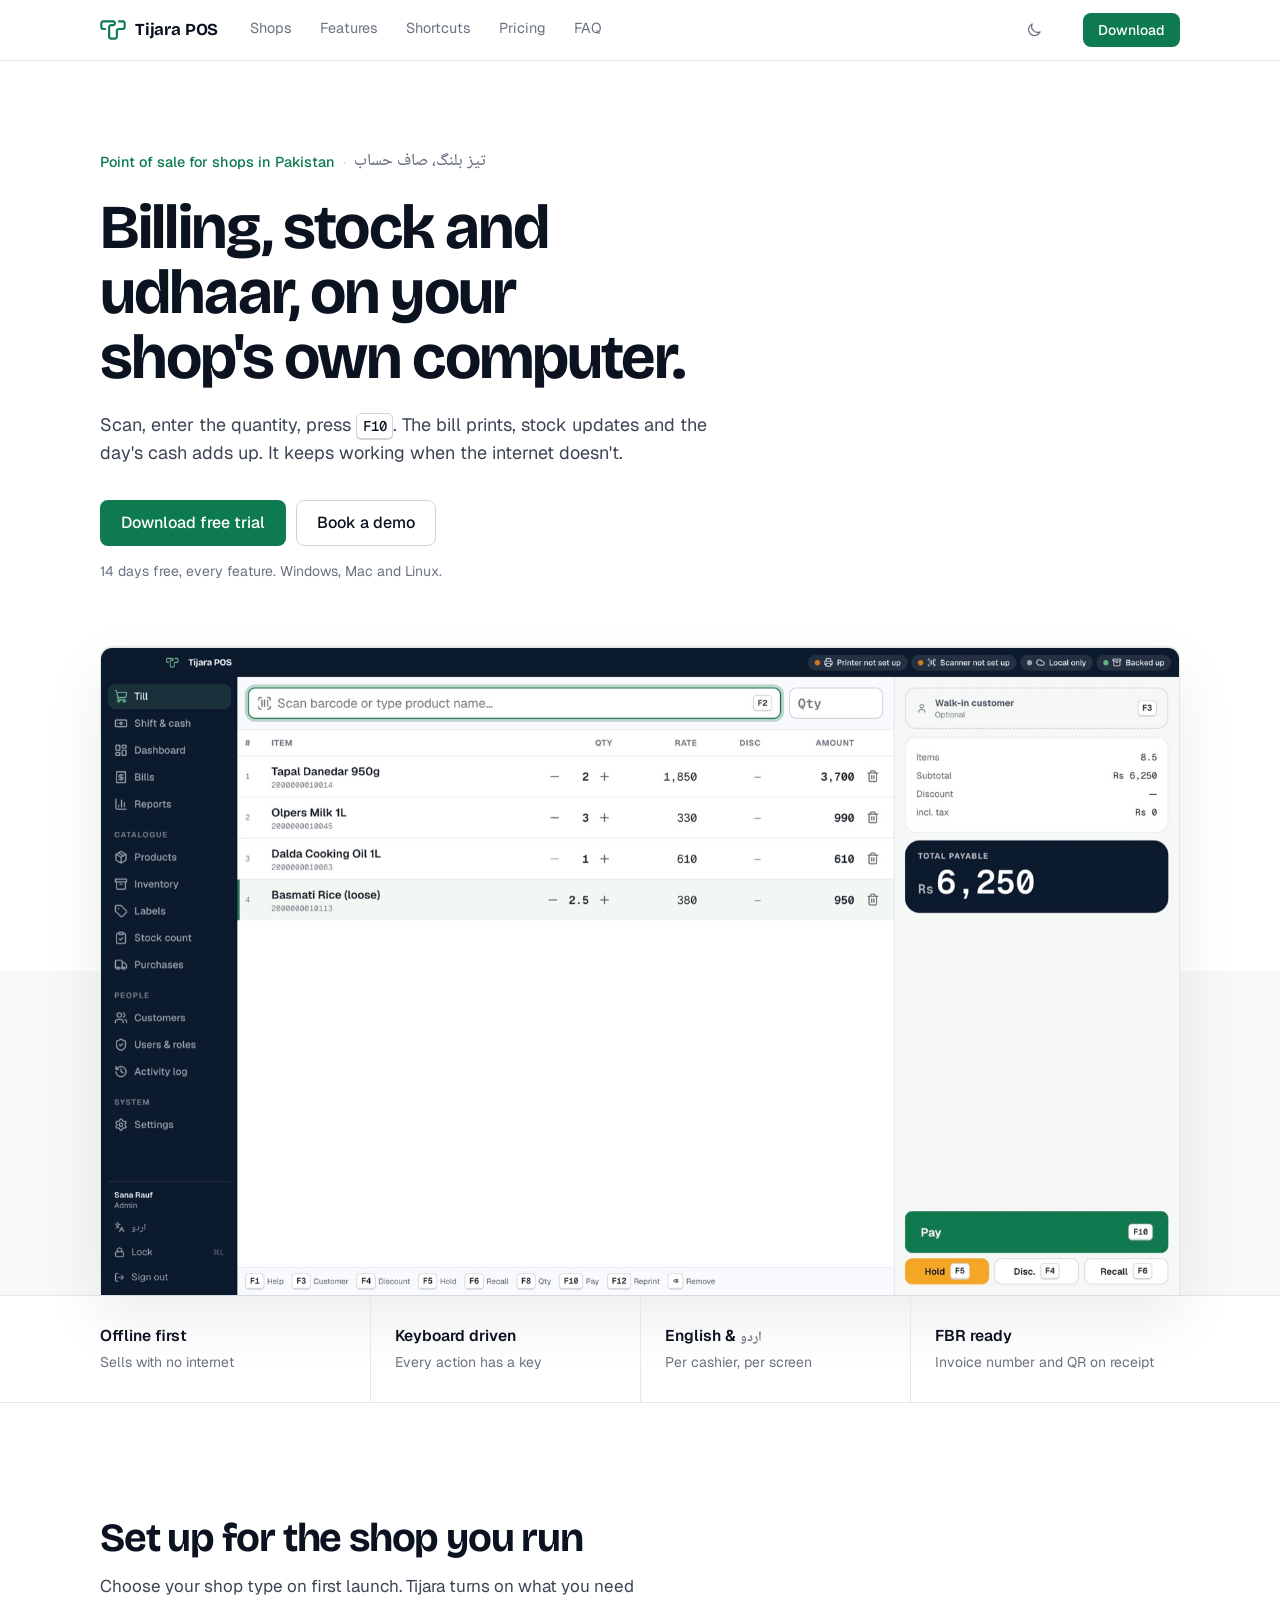
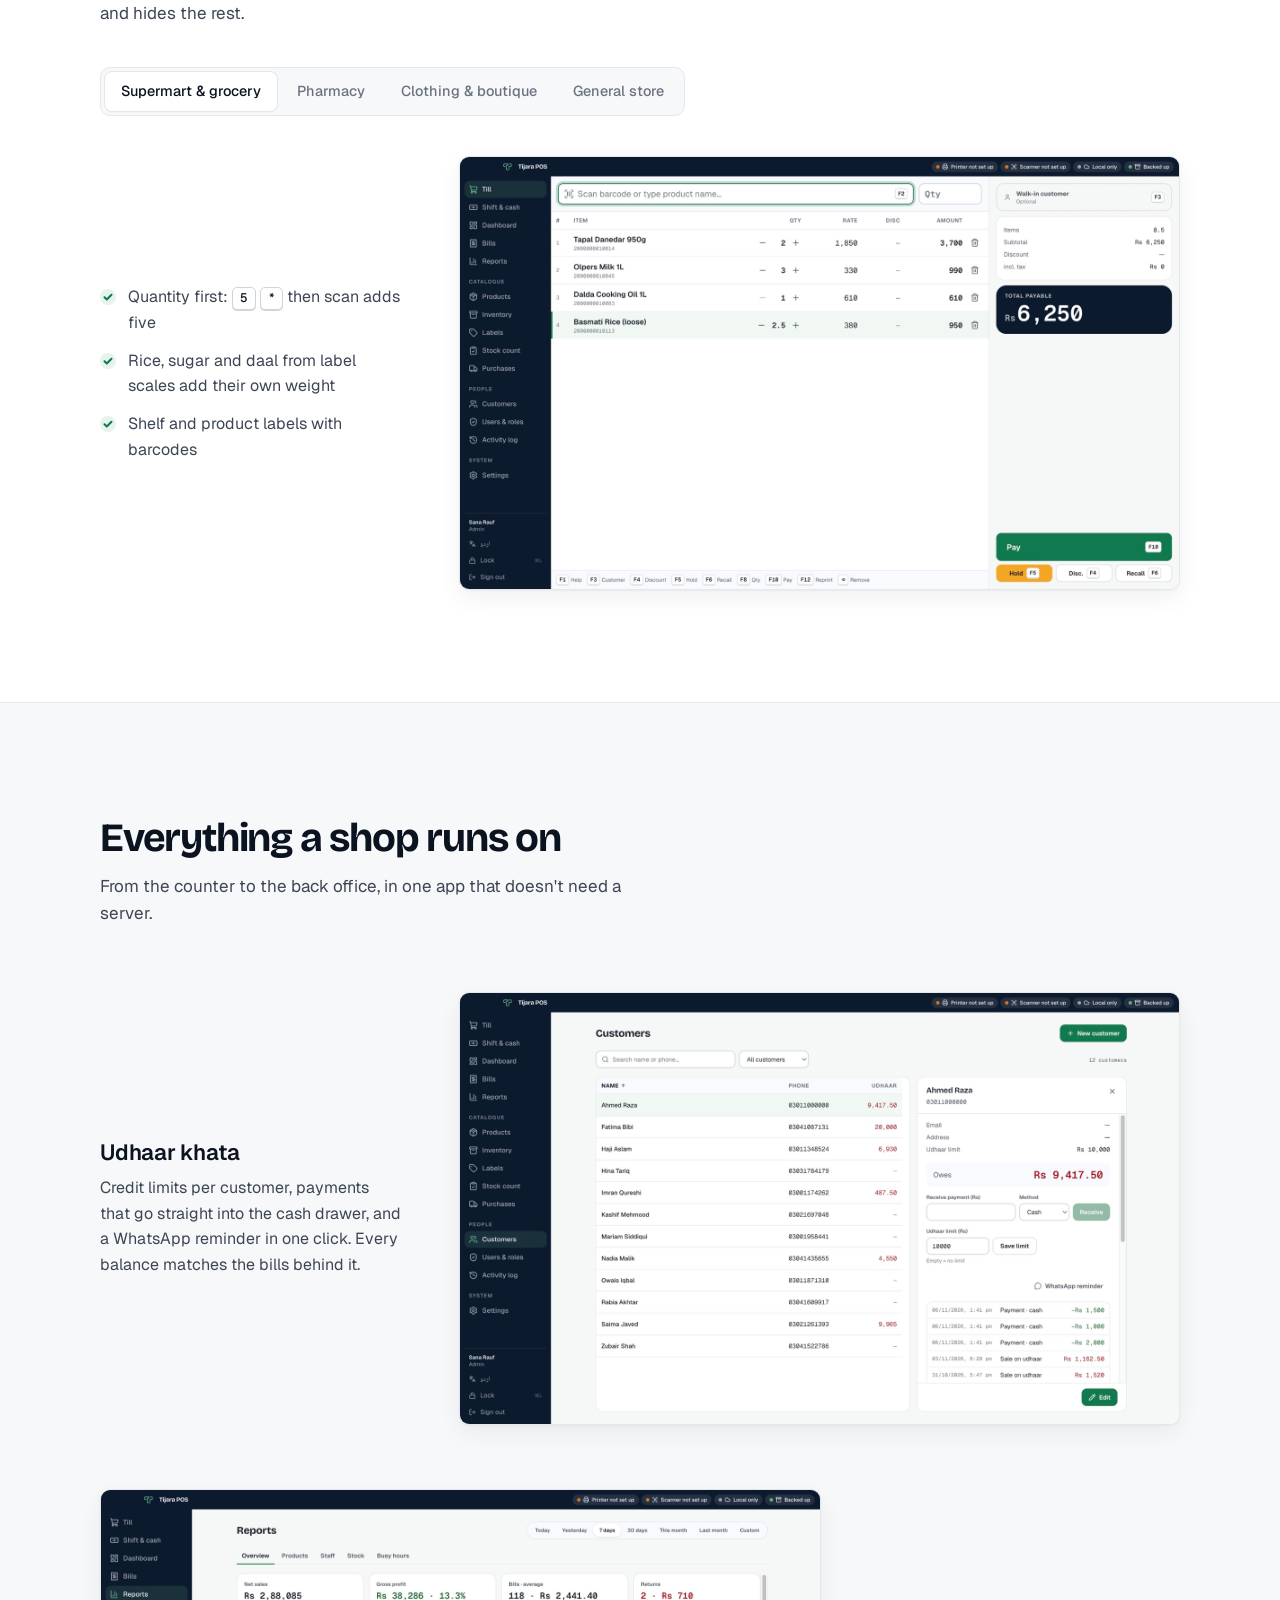
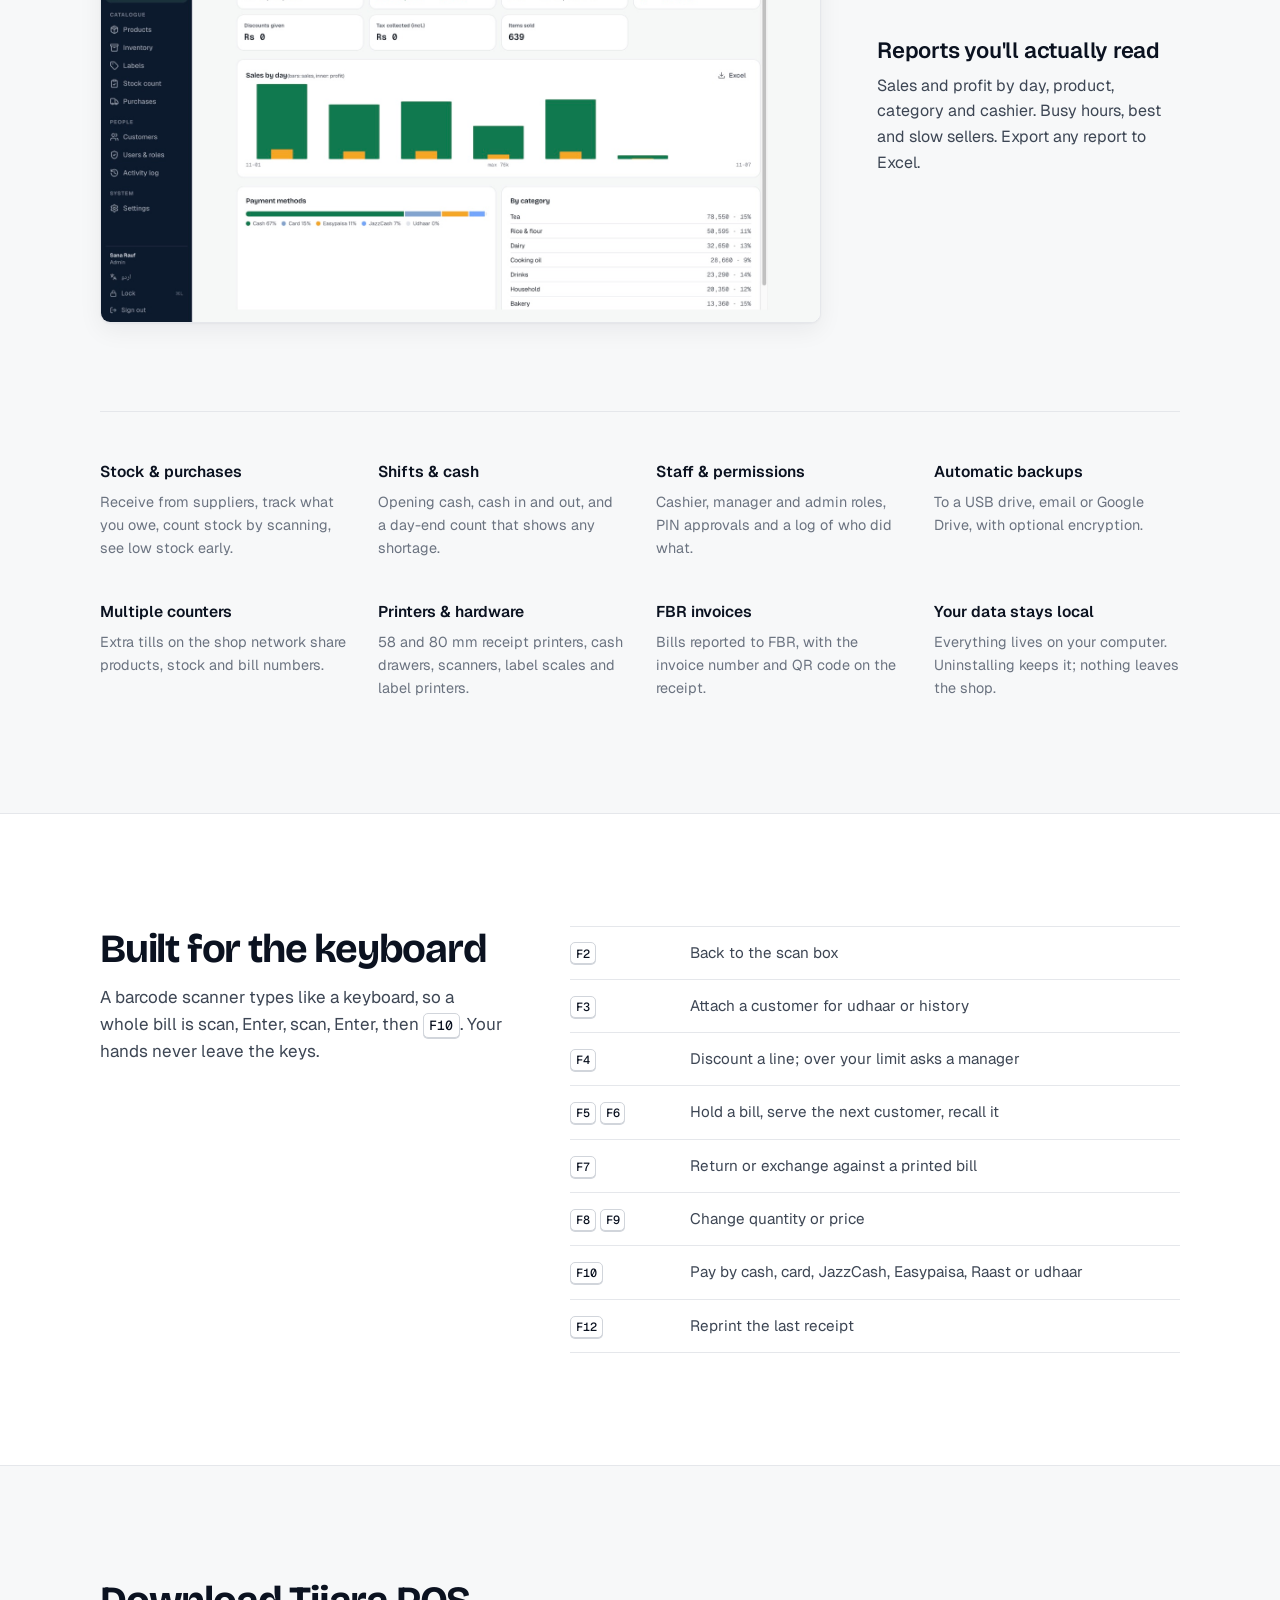
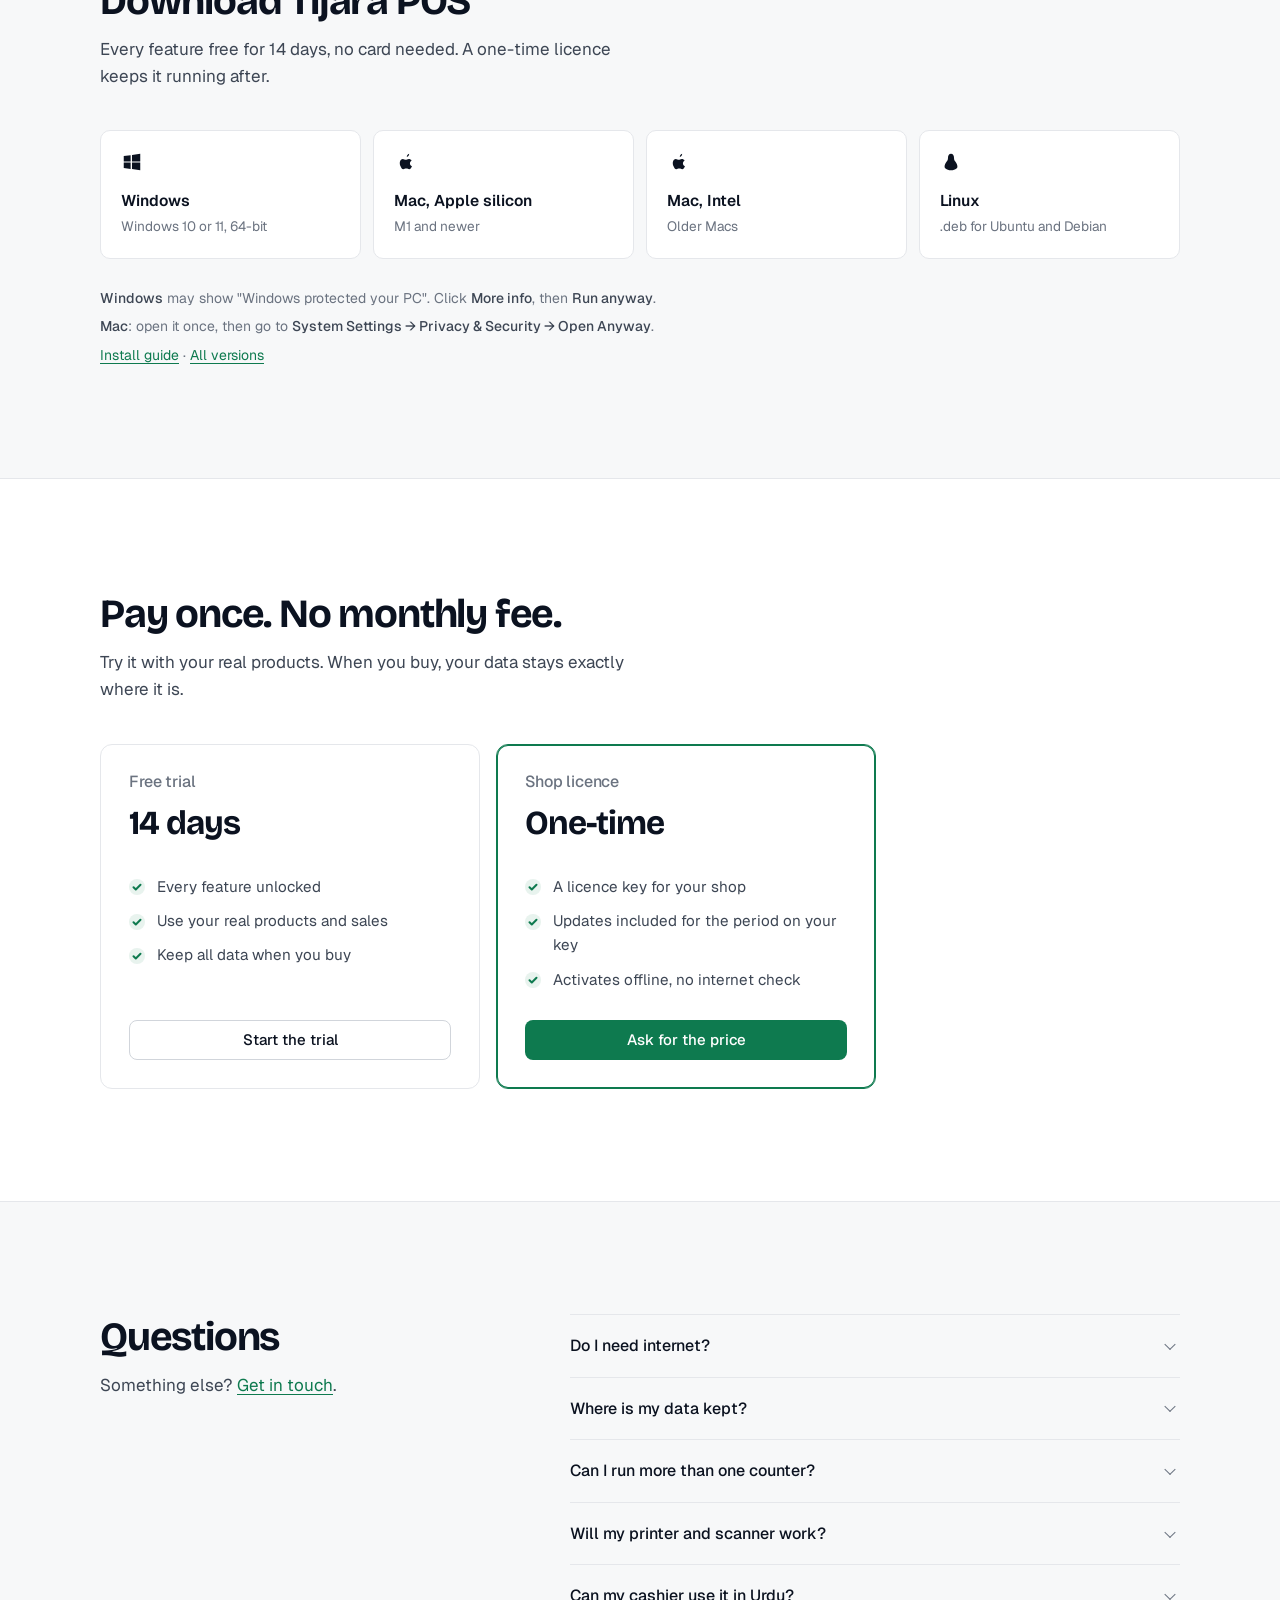
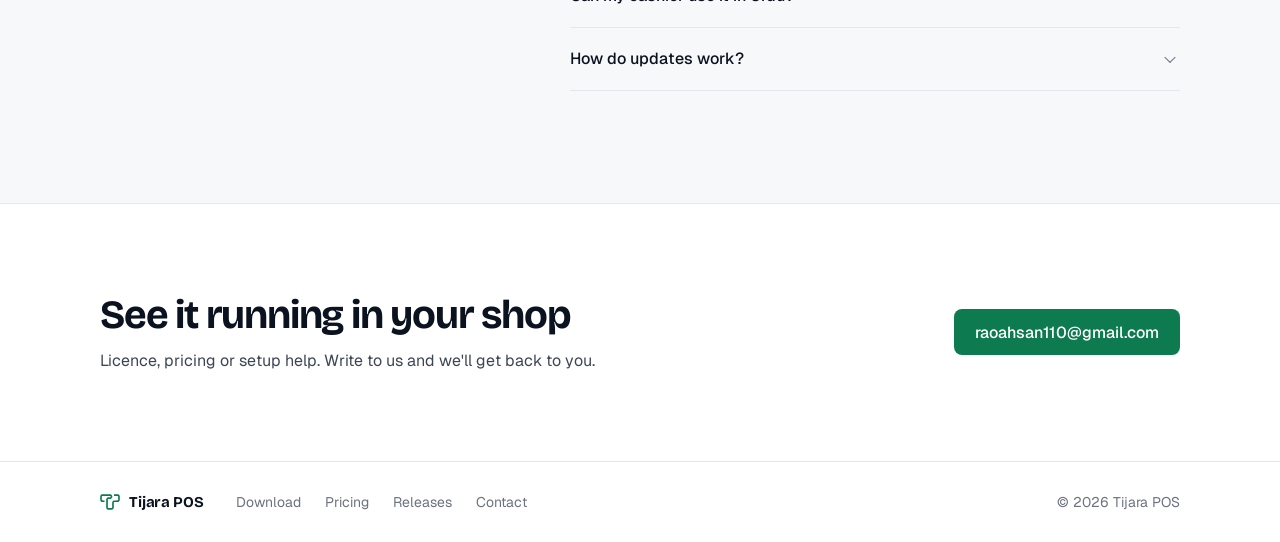
==== commit 240fe70d: "Redesign homepage: flat, clean layout matching the app Drop gradients, tilted window, animated recei" ====
--- a/index.html
+++ b/index.html
@@ -8,7 +8,8 @@
       name="description"
       content="Offline point of sale for supermarts, pharmacies, clothing and general stores in Pakistan. Fast keyboard billing, udhaar khata, stock, reports, Urdu screens and FBR invoices. 14-day free trial."
     />
-    <meta name="theme-color" content="#0B1A2E" />
+    <meta name="theme-color" content="#ffffff" media="(prefers-color-scheme: light)" />
+    <meta name="theme-color" content="#0b1220" media="(prefers-color-scheme: dark)" />
     <link rel="icon" href="assets/favicon.svg" type="image/svg+xml" />
     <link rel="icon" href="assets/favicon.ico" sizes="any" />
     <link rel="apple-touch-icon" href="assets/apple-touch-icon.png" />
@@ -24,11 +25,15 @@
     <link rel="preconnect" href="https://fonts.gstatic.com" crossorigin />
     <link
       rel="stylesheet"
-      href="https://fonts.googleapis.com/css2?family=Bricolage+Grotesque:opsz,wght@12..96,600;12..96,800&family=Geist:wght@400;500;600&family=Geist+Mono:wght@500;600&family=Noto+Naskh+Arabic:wght@500;700&display=swap"
+      href="https://fonts.googleapis.com/css2?family=Bricolage+Grotesque:opsz,wght@12..96,500..700&family=Geist:wght@400..700&family=Geist+Mono:wght@500&family=Noto+Naskh+Arabic:wght@500&display=swap"
     />
     <link rel="stylesheet" href="styles.css" />
     <script>
-      document.documentElement.classList.add('js')
+      // Apply a saved theme before first paint so there's no flash.
+      try {
+        const t = localStorage.getItem('theme')
+        if (t === 'light' || t === 'dark') document.documentElement.dataset.theme = t
+      } catch {}
     </script>
   </head>
   <body>
@@ -37,17 +42,21 @@
     <header class="top">
       <div class="wrap top-row">
         <a class="brand" href="#" aria-label="Tijara POS home">
-          <img src="assets/mark-white.svg" alt="" width="30" height="24" />
+          <img class="mark" src="assets/mark-emerald.svg" alt="" width="26" height="20" />
           <span>Tijara POS</span>
         </a>
         <nav id="nav" aria-label="Sections">
           <a href="#shops">Shops</a>
-          <a href="#keyboard">Till</a>
           <a href="#features">Features</a>
+          <a href="#keyboard">Shortcuts</a>
           <a href="#pricing">Pricing</a>
-          <a href="#faq">Questions</a>
+          <a href="#faq">FAQ</a>
         </nav>
-        <a class="btn btn-small" href="#download">Download</a>
+        <button class="theme" type="button" aria-label="Switch to dark theme">
+          <svg class="moon" aria-hidden="true" viewBox="0 0 24 24"><path d="M20 14.5A8 8 0 0 1 9.5 4a8 8 0 1 0 10.5 10.5z" /></svg>
+          <svg class="sun" aria-hidden="true" viewBox="0 0 24 24"><circle cx="12" cy="12" r="4" /><path d="M12 2v2m0 16v2M4.9 4.9l1.4 1.4m11.4 11.4 1.4 1.4M2 12h2m16 0h2M4.9 19.1l1.4-1.4M17.7 6.3l1.4-1.4" /></svg>
+        </button>
+        <a class="btn btn-sm" href="#download">Download</a>
         <button class="menu" type="button" aria-controls="nav" aria-expanded="false" aria-label="Menu">
           <span></span><span></span>
         </button>
@@ -55,214 +64,165 @@
     </header>
 
     <main id="main">
-      <!-- Hero: the app on screen, with a receipt that rings itself up. -->
       <section class="hero">
-        <div class="wrap hero-grid">
+        <div class="wrap">
           <div class="hero-copy">
-            <p class="tagline"><span lang="ur" dir="rtl">تیز بلنگ۔ صاف حساب۔</span></p>
-            <h1>Billing, stock and udhaar for your shop</h1>
+            <p class="kicker">
+              Point of sale for shops in Pakistan
+              <span class="dot" aria-hidden="true">·</span>
+              <span lang="ur" dir="rtl">تیز بلنگ، صاف حساب</span>
+            </p>
+            <h1>Billing, stock and udhaar, on your shop's own computer.</h1>
             <p class="lede">
-              Tijara POS runs on your shop's own computer and keeps selling when the internet is
-              down. Scan, type the quantity, press Enter. The bill prints, stock updates itself and
-              every rupee is accounted for.
+              Scan, enter the quantity, press <kbd>F10</kbd>. The bill prints, stock updates and the
+              day's cash adds up. It keeps working when the internet doesn't.
             </p>
             <div class="cta">
-              <a class="btn btn-big" id="hero-download" href="#download">
-                <svg aria-hidden="true" viewBox="0 0 24 24"><path d="M12 4v11m0 0-4-4m4 4 4-4M5 20h14" /></svg>
+              <a class="btn btn-lg" id="hero-download" href="#download">
                 <span id="hero-download-label">Download free trial</span>
               </a>
-              <a class="btn btn-ghost btn-big" href="#keyboard">See how it works</a>
+              <a class="btn btn-lg btn-secondary" href="#contact">Book a demo</a>
             </div>
-            <ul class="trust">
-              <li>Works offline</li>
-              <li>14-day free trial</li>
-              <li>No monthly fee</li>
+            <p class="fine">14 days free, every feature. Windows, Mac and Linux.</p>
+          </div>
+        </div>
+        <div class="wrap">
+          <figure class="shot shot-hero">
+            <img
+              src="assets/shots/till.jpg"
+              width="1600"
+              height="961"
+              alt="Tijara POS till with four items on the bill and a total of Rs 6,250"
+            />
+          </figure>
+        </div>
+      </section>
+
+      <section class="facts" aria-label="At a glance">
+        <ul class="wrap facts-row">
+          <li><b>Offline first</b><span>Sells with no internet</span></li>
+          <li><b>Keyboard driven</b><span>Every action has a key</span></li>
+          <li><b>English &amp; <span lang="ur">اردو</span></b><span>Per cashier, per screen</span></li>
+          <li><b>FBR ready</b><span>Invoice number and QR on receipt</span></li>
+        </ul>
+      </section>
+
+      <section id="shops" class="section">
+        <div class="wrap">
+          <header class="section-head">
+            <h2>Set up for the shop you run</h2>
+            <p>Choose your shop type on first launch. Tijara turns on what you need and hides the rest.</p>
+          </header>
+
+          <div class="tabs" role="tablist" aria-label="Shop types">
+            <button role="tab" id="tab-supermart" aria-controls="panel-shop" aria-selected="true" data-shop="supermart">Supermart &amp; grocery</button>
+            <button role="tab" id="tab-pharmacy" aria-controls="panel-shop" aria-selected="false" tabindex="-1" data-shop="pharmacy">Pharmacy</button>
+            <button role="tab" id="tab-clothing" aria-controls="panel-shop" aria-selected="false" tabindex="-1" data-shop="clothing">Clothing &amp; boutique</button>
+            <button role="tab" id="tab-general" aria-controls="panel-shop" aria-selected="false" tabindex="-1" data-shop="general">General store</button>
+          </div>
+
+          <div class="panel" id="panel-shop" role="tabpanel" aria-labelledby="tab-supermart">
+            <ul class="checks" id="shop-points">
+              <li>Quantity first: <kbd>5</kbd> <kbd>*</kbd> then scan adds five</li>
+              <li>Rice, sugar and daal from label scales add their own weight</li>
+              <li>Shelf and product labels with barcodes</li>
             </ul>
-          </div>
-
-          <div class="hero-visual">
-            <figure class="window">
-              <div class="window-bar" aria-hidden="true"><i></i><i></i><i></i></div>
-              <img
-                src="assets/shots/till.jpg"
-                width="1600"
-                height="961"
-                alt="Tijara POS till with four items on the bill and a total of Rs 6,250"
-              />
+            <figure class="shot">
+              <img id="shop-shot" src="assets/shots/till.jpg" width="1600" height="961" loading="lazy" alt="The till billing groceries" />
             </figure>
-
-            <div class="keys" aria-hidden="true">
-              <kbd class="key-scan">Scan</kbd><kbd class="key-enter">Enter ⏎</kbd><kbd class="key-pay">F10</kbd>
+          </div>
+        </div>
+      </section>
+
+      <section id="features" class="section section-muted">
+        <div class="wrap">
+          <header class="section-head">
+            <h2>Everything a shop runs on</h2>
+            <p>From the counter to the back office, in one app that doesn't need a server.</p>
+          </header>
+
+          <div class="feature">
+            <div class="feature-copy">
+              <h3>Udhaar khata</h3>
+              <p>
+                Credit limits per customer, payments that go straight into the cash drawer, and a
+                WhatsApp reminder in one click. Every balance matches the bills behind it.
+              </p>
             </div>
-            <div class="receipt" aria-label="Example bill: total Rs 6,250 paid in cash">
-              <div class="receipt-head">
-                <b>Al-Madina Super Store</b>
-                <span>Bill TJ-001219 · Cash</span>
-              </div>
-              <ol class="receipt-lines">
-                <li><span>Tapal Danedar 950g</span><span>2 × 1,850</span><b>3,700</b></li>
-                <li><span>Olpers Milk 1L</span><span>3 × 330</span><b>990</b></li>
-                <li><span>Dalda Cooking Oil 1L</span><span>1 × 610</span><b>610</b></li>
-                <li><span>Basmati Rice</span><span>2.5 kg × 380</span><b>950</b></li>
-              </ol>
-              <div class="receipt-total"><span>Total</span><b>Rs <output id="total">6,250</output></b></div>
-              <div class="receipt-paid">Paid · Change Rs 750</div>
+            <figure class="shot">
+              <img src="assets/shots/udhaar.jpg" width="1600" height="961" loading="lazy" alt="Customer list with udhaar balances and a payment panel" />
+            </figure>
+          </div>
+
+          <div class="feature feature-flip">
+            <div class="feature-copy">
+              <h3>Reports you'll actually read</h3>
+              <p>
+                Sales and profit by day, product, category and cashier. Busy hours, best and slow
+                sellers. Export any report to Excel.
+              </p>
             </div>
-          </div>
-        </div>
-      </section>
-
-      <section class="stats" aria-label="At a glance">
-        <ul class="wrap stats-row">
-          <li class="reveal"><b>0</b><span>internet needed to sell</span></li>
-          <li class="reveal"><b>2 keys</b><span><kbd>F10</kbd> <kbd>Enter</kbd> to take payment</span></li>
-          <li class="reveal"><b>4</b><span>shop types, set up in minutes</span></li>
-          <li class="reveal"><b lang="ur">اردو</b><span>screens for your cashiers</span></li>
-        </ul>
-      </section>
-
-      <!-- Shop types: switch tabs to see each one's screen. -->
-      <section id="shops" class="section">
-        <div class="wrap">
-          <p class="eyebrow">Made for your counter</p>
-          <h2>Pick your shop. Tijara sets itself up for it.</h2>
-          <div class="switcher reveal">
-            <div class="tabs" role="tablist" aria-label="Shop types">
-              <button role="tab" id="tab-supermart" aria-controls="panel-shop" aria-selected="true" data-shop="supermart">
-                <b>Supermart &amp; grocery</b><span>Fast scanning, weighed items</span>
-              </button>
-              <button role="tab" id="tab-pharmacy" aria-controls="panel-shop" aria-selected="false" tabindex="-1" data-shop="pharmacy">
-                <b>Pharmacy</b><span>Batches, expiry, prescriptions</span>
-              </button>
-              <button role="tab" id="tab-clothing" aria-controls="panel-shop" aria-selected="false" tabindex="-1" data-shop="clothing">
-                <b>Clothing &amp; boutique</b><span>Sizes and colours</span>
-              </button>
-              <button role="tab" id="tab-general" aria-controls="panel-shop" aria-selected="false" tabindex="-1" data-shop="general">
-                <b>General store</b><span>Everything, nothing extra</span>
-              </button>
-            </div>
-            <div class="panel" id="panel-shop" role="tabpanel" aria-labelledby="tab-supermart">
-              <ul class="panel-points" id="shop-points">
-                <li>Quantity first: <kbd>5</kbd><kbd>*</kbd> then scan adds five</li>
-                <li>Rice, sugar and daal from label scales add their own weight</li>
-                <li>Shelf and product labels with barcodes</li>
-              </ul>
-              <figure class="window window-light">
-                <div class="window-bar" aria-hidden="true"><i></i><i></i><i></i></div>
-                <img id="shop-shot" src="assets/shots/till.jpg" width="1600" height="961" loading="lazy" alt="The till billing groceries" />
-              </figure>
-            </div>
-          </div>
-        </div>
-      </section>
-
-      <!-- The till is driven by the keyboard; each key explains itself. -->
-      <section id="keyboard" class="section section-dark">
-        <div class="wrap">
-          <p class="eyebrow eyebrow-light">Built for speed at the counter</p>
-          <h2>Your hands never leave the keyboard</h2>
-          <p class="section-lede">
-            A barcode scanner types like a keyboard, so a whole bill is scan, Enter, scan, Enter, then
-            <kbd>F10</kbd>. Hover or tab through the keys.
-          </p>
-          <div class="keyboard reveal" role="list">
-            <button class="cap" role="listitem" data-tip="Help: every shortcut on one screen"><b>F1</b><span>Help</span></button>
-            <button class="cap" role="listitem" data-tip="Jump back to the scan box from anywhere"><b>F2</b><span>Scan</span></button>
-            <button class="cap" role="listitem" data-tip="Attach a customer, for udhaar or history"><b>F3</b><span>Customer</span></button>
-            <button class="cap" role="listitem" data-tip="Discount on a line; above your limit asks a manager"><b>F4</b><span>Discount</span></button>
-            <button class="cap" role="listitem" data-tip="Hold this bill and serve the next customer"><b>F5</b><span>Hold</span></button>
-            <button class="cap" role="listitem" data-tip="Bring a held bill back"><b>F6</b><span>Recall</span></button>
-            <button class="cap" role="listitem" data-tip="Return or exchange against a printed bill"><b>F7</b><span>Return</span></button>
-            <button class="cap" role="listitem" data-tip="Change the quantity of the selected line"><b>F8</b><span>Qty</span></button>
-            <button class="cap" role="listitem" data-tip="Change a price, with manager approval"><b>F9</b><span>Price</span></button>
-            <button class="cap cap-pay" role="listitem" data-tip="Take payment: cash, card, JazzCash, Easypaisa, Raast or udhaar"><b>F10</b><span>Pay</span></button>
-            <button class="cap" role="listitem" data-tip="Reprint the last receipt"><b>F12</b><span>Reprint</span></button>
-          </div>
-          <p class="tip" id="tip" aria-live="polite">Take payment: cash, card, JazzCash, Easypaisa, Raast or udhaar</p>
-        </div>
-      </section>
-
-      <!-- Features as a bento: two with real screens, the rest short. -->
-      <section id="features" class="section">
-        <div class="wrap">
-          <p class="eyebrow">From the counter to the back office</p>
-          <h2>Everything a shop runs on</h2>
-          <div class="bento">
-            <article class="card card-wide reveal">
-              <div class="card-copy">
-                <h3>Udhaar khata</h3>
-                <p>Customer credit with limits, payments back into the drawer, and a WhatsApp reminder in one click.</p>
-              </div>
-              <img src="assets/shots/udhaar.jpg" width="1600" height="961" loading="lazy" alt="Customer list with udhaar balances and a payment panel" />
-            </article>
-            <article class="card card-wide reveal">
-              <div class="card-copy">
-                <h3>Reports that answer questions</h3>
-                <p>Sales and profit by day, product, category and cashier. Busy hours, best and slow sellers. Export to Excel.</p>
-              </div>
+            <figure class="shot">
               <img src="assets/shots/reports.jpg" width="1600" height="961" loading="lazy" alt="Reports with net sales, profit and a sales-by-day chart" />
-            </article>
-            <article class="card reveal">
-              <svg class="icon" aria-hidden="true" viewBox="0 0 24 24"><path d="M3 7h18M3 12h18M3 17h12" /><circle cx="19" cy="17" r="2" /></svg>
-              <h3>Stock &amp; purchases</h3>
-              <p>Receive from suppliers, track what you owe, count by scanning, see low stock early.</p>
-            </article>
-            <article class="card reveal">
-              <svg class="icon" aria-hidden="true" viewBox="0 0 24 24"><rect x="3" y="6" width="18" height="12" rx="2" /><circle cx="12" cy="12" r="2.5" /></svg>
-              <h3>Shifts &amp; cash</h3>
-              <p>Opening cash, cash in and out, and a day-end count that shows any shortage.</p>
-            </article>
-            <article class="card reveal">
-              <svg class="icon" aria-hidden="true" viewBox="0 0 24 24"><circle cx="9" cy="8" r="3.5" /><path d="M2.5 20c.8-3.6 3.4-5.5 6.5-5.5s5.7 1.9 6.5 5.5M16 4.5a3.5 3.5 0 0 1 0 7M18.5 14.8c1.6.8 2.6 2.5 3 5.2" /></svg>
-              <h3>Staff &amp; control</h3>
-              <p>Cashier, manager and admin roles, PIN approvals, and an activity log of who did what.</p>
-            </article>
-            <article class="card reveal">
-              <svg class="icon" aria-hidden="true" viewBox="0 0 24 24"><path d="M12 3v12m0 0-4-4m4 4 4-4M4 17v2a2 2 0 0 0 2 2h12a2 2 0 0 0 2-2v-2" /></svg>
-              <h3>Backups</h3>
-              <p>Automatic copies to a USB drive, email or Google Drive, with optional encryption.</p>
-            </article>
-            <article class="card reveal">
-              <svg class="icon" aria-hidden="true" viewBox="0 0 24 24"><rect x="2" y="4" width="9" height="7" rx="1.5" /><rect x="13" y="4" width="9" height="7" rx="1.5" /><path d="M6.5 11v3h11v-3M12 14v4m-3 3h6" /></svg>
-              <h3>More counters</h3>
-              <p>Extra tills on the shop network share products, stock and bill numbers.</p>
-            </article>
-            <article class="card reveal">
-              <svg class="icon" aria-hidden="true" viewBox="0 0 24 24"><path d="M6 9V3h12v6M6 17H4a2 2 0 0 1-2-2v-4a2 2 0 0 1 2-2h16a2 2 0 0 1 2 2v4a2 2 0 0 1-2 2h-2M6 14h12v7H6z" /></svg>
-              <h3>Printers &amp; hardware</h3>
-              <p>58 and 80 mm receipt printers, cash drawers, scanners, label scales and label printers.</p>
-            </article>
-            <article class="card reveal">
-              <svg class="icon" aria-hidden="true" viewBox="0 0 24 24"><rect x="4" y="3" width="16" height="18" rx="2" /><path d="M8 8h8M8 12h8M8 16h4" /><rect x="14" y="14" width="3" height="3" /></svg>
-              <h3>FBR invoices</h3>
-              <p>Bills reported to FBR, with the invoice number and QR code on the receipt.</p>
-            </article>
-            <article class="card reveal">
-              <svg class="icon" aria-hidden="true" viewBox="0 0 24 24"><path d="M12 21s-7-4.4-7-10V5l7-2 7 2v6c0 5.6-7 10-7 10z" /><path d="m9 12 2 2 4-4" /></svg>
-              <h3>Your data stays yours</h3>
-              <p>Everything is kept on your computer. Uninstalling keeps it; nothing leaves the shop.</p>
-            </article>
-          </div>
-        </div>
-      </section>
-
-      <section id="download" class="section section-alt">
-        <div class="wrap">
-          <p class="eyebrow">Free for 14 days</p>
-          <h2>Download Tijara POS</h2>
-          <p class="section-lede" id="release-line">Every feature, no card needed. A one-time licence keeps it running after the trial.</p>
-          <div class="os-grid reveal">
+            </figure>
+          </div>
+
+          <dl class="grid">
+            <div><dt>Stock &amp; purchases</dt><dd>Receive from suppliers, track what you owe, count stock by scanning, see low stock early.</dd></div>
+            <div><dt>Shifts &amp; cash</dt><dd>Opening cash, cash in and out, and a day-end count that shows any shortage.</dd></div>
+            <div><dt>Staff &amp; permissions</dt><dd>Cashier, manager and admin roles, PIN approvals and a log of who did what.</dd></div>
+            <div><dt>Automatic backups</dt><dd>To a USB drive, email or Google Drive, with optional encryption.</dd></div>
+            <div><dt>Multiple counters</dt><dd>Extra tills on the shop network share products, stock and bill numbers.</dd></div>
+            <div><dt>Printers &amp; hardware</dt><dd>58 and 80 mm receipt printers, cash drawers, scanners, label scales and label printers.</dd></div>
+            <div><dt>FBR invoices</dt><dd>Bills reported to FBR, with the invoice number and QR code on the receipt.</dd></div>
+            <div><dt>Your data stays local</dt><dd>Everything lives on your computer. Uninstalling keeps it; nothing leaves the shop.</dd></div>
+          </dl>
+        </div>
+      </section>
+
+      <section id="keyboard" class="section">
+        <div class="wrap split">
+          <header class="section-head">
+            <h2>Built for the keyboard</h2>
+            <p>
+              A barcode scanner types like a keyboard, so a whole bill is scan, Enter, scan, Enter,
+              then <kbd>F10</kbd>. Your hands never leave the keys.
+            </p>
+          </header>
+          <table class="keys">
+            <caption class="sr">Till shortcuts</caption>
+            <tbody>
+              <tr><th><kbd>F2</kbd></th><td>Back to the scan box</td></tr>
+              <tr><th><kbd>F3</kbd></th><td>Attach a customer for udhaar or history</td></tr>
+              <tr><th><kbd>F4</kbd></th><td>Discount a line; over your limit asks a manager</td></tr>
+              <tr><th><kbd>F5</kbd> <kbd>F6</kbd></th><td>Hold a bill, serve the next customer, recall it</td></tr>
+              <tr><th><kbd>F7</kbd></th><td>Return or exchange against a printed bill</td></tr>
+              <tr><th><kbd>F8</kbd> <kbd>F9</kbd></th><td>Change quantity or price</td></tr>
+              <tr><th><kbd>F10</kbd></th><td>Pay by cash, card, JazzCash, Easypaisa, Raast or udhaar</td></tr>
+              <tr><th><kbd>F12</kbd></th><td>Reprint the last receipt</td></tr>
+            </tbody>
+          </table>
+        </div>
+      </section>
+
+      <section id="download" class="section section-muted">
+        <div class="wrap">
+          <header class="section-head">
+            <h2>Download Tijara POS</h2>
+            <p id="release-line">Every feature free for 14 days, no card needed. A one-time licence keeps it running after.</p>
+          </header>
+          <div class="os-grid">
             <a class="os" data-asset="win-x64.exe" href="https://github.com/AhsanRao/tijara-pos-releases/releases/latest">
               <svg aria-hidden="true" viewBox="0 0 24 24"><path d="M3 5.5 10.5 4.5v7H3zM12 4.3 21 3v8.5h-9zM3 12.5h7.5v7L3 18.5zM12 12.5h9V21l-9-1.3z" /></svg>
               <b>Windows</b><span>Windows 10 or 11, 64-bit</span>
             </a>
             <a class="os" data-asset="mac-arm64.dmg" href="https://github.com/AhsanRao/tijara-pos-releases/releases/latest">
               <svg aria-hidden="true" viewBox="0 0 24 24"><path d="M16.5 3c.2 1.6-.9 3.3-2.5 3.5-.2-1.5 1-3.2 2.5-3.5zM19.6 16.6c-.6 1.4-1.6 3.4-3 3.4-1.3 0-1.6-.8-3.2-.8s-2 .8-3.3.8c-1.4 0-2.5-2.2-3.1-3.6-1.4-3.2-.6-7.6 2.6-7.7 1.3 0 2.2.9 3.2.9s1.8-.9 3.4-.9c1.1 0 2.3.6 3 1.6-2.7 1.6-2.2 5.4.4 6.3z" /></svg>
-              <b>Mac · Apple chip</b><span>M1, M2, M3, M4</span>
+              <b>Mac, Apple silicon</b><span>M1 and newer</span>
             </a>
             <a class="os" data-asset="mac-x64.dmg" href="https://github.com/AhsanRao/tijara-pos-releases/releases/latest">
               <svg aria-hidden="true" viewBox="0 0 24 24"><path d="M16.5 3c.2 1.6-.9 3.3-2.5 3.5-.2-1.5 1-3.2 2.5-3.5zM19.6 16.6c-.6 1.4-1.6 3.4-3 3.4-1.3 0-1.6-.8-3.2-.8s-2 .8-3.3.8c-1.4 0-2.5-2.2-3.1-3.6-1.4-3.2-.6-7.6 2.6-7.7 1.3 0 2.2.9 3.2.9s1.8-.9 3.4-.9c1.1 0 2.3.6 3 1.6-2.7 1.6-2.2 5.4.4 6.3z" /></svg>
-              <b>Mac · Intel</b><span>Older Macs</span>
+              <b>Mac, Intel</b><span>Older Macs</span>
             </a>
             <a class="os" data-asset="linux-amd64.deb" href="https://github.com/AhsanRao/tijara-pos-releases/releases/latest">
               <svg aria-hidden="true" viewBox="0 0 24 24"><path d="M12 3c-2.2 0-3.3 2-3.3 4.5 0 1.6-.4 2.6-1.4 4-1.3 1.8-2.3 3.8-2.3 5.6 0 .8.3 1.5 1 1.9 1.6 1 3.4 2 6 2s4.4-1 6-2c.7-.4 1-1.1 1-1.9 0-1.8-1-3.8-2.3-5.6-1-1.4-1.4-2.4-1.4-4C15.3 5 14.2 3 12 3z" /></svg>
@@ -270,10 +230,11 @@
             </a>
           </div>
           <div class="install">
-            <p><b>Windows</b> may say "Windows protected your PC": click <b>More info → Run anyway</b>.</p>
-            <p><b>Mac:</b> open it once, then <b>System Settings → Privacy &amp; Security → Open Anyway</b>.</p>
+            <p><b>Windows</b> may show "Windows protected your PC". Click <b>More info</b>, then <b>Run anyway</b>.</p>
+            <p><b>Mac</b>: open it once, then go to <b>System Settings → Privacy &amp; Security → Open Anyway</b>.</p>
             <p>
-              <a href="https://github.com/AhsanRao/tijara-pos-releases#install">Full install guide</a> ·
+              <a href="https://github.com/AhsanRao/tijara-pos-releases#install">Install guide</a>
+              <span aria-hidden="true">·</span>
               <a href="https://github.com/AhsanRao/tijara-pos-releases/releases">All versions</a>
             </p>
           </div>
@@ -282,23 +243,25 @@
 
       <section id="pricing" class="section">
         <div class="wrap">
-          <p class="eyebrow">Simple pricing</p>
-          <h2>Pay once. No monthly fee.</h2>
+          <header class="section-head">
+            <h2>Pay once. No monthly fee.</h2>
+            <p>Try it with your real products. When you buy, your data stays exactly where it is.</p>
+          </header>
           <div class="plans">
-            <article class="plan reveal">
+            <article class="plan">
               <h3>Free trial</h3>
               <p class="price">14 days</p>
-              <ul>
+              <ul class="checks">
                 <li>Every feature unlocked</li>
-                <li>Your real products and sales</li>
+                <li>Use your real products and sales</li>
                 <li>Keep all data when you buy</li>
               </ul>
-              <a class="btn btn-outline" href="#download">Start the trial</a>
+              <a class="btn btn-secondary" href="#download">Start the trial</a>
             </article>
-            <article class="plan plan-main reveal">
+            <article class="plan plan-main">
               <h3>Shop licence</h3>
               <p class="price">One-time</p>
-              <ul>
+              <ul class="checks">
                 <li>A licence key for your shop</li>
                 <li>Updates included for the period on your key</li>
                 <li>Activates offline, no internet check</li>
@@ -309,20 +272,20 @@
         </div>
       </section>
 
-      <section id="faq" class="section section-alt">
-        <div class="wrap faq">
-          <div>
-            <p class="eyebrow">Questions</p>
-            <h2>Good to know</h2>
-          </div>
+      <section id="faq" class="section section-muted">
+        <div class="wrap split">
+          <header class="section-head">
+            <h2>Questions</h2>
+            <p>Something else? <a href="#contact">Get in touch</a>.</p>
+          </header>
           <div class="faq-list">
             <details>
               <summary>Do I need internet?</summary>
-              <p>No. Billing, stock, reports and backups to a USB drive all work offline. Internet is only used for updates and optional extras: email or Google Drive backups and FBR invoices.</p>
+              <p>No. Billing, stock, reports and USB backups all work offline. Internet is only used for updates and optional extras: email or Google Drive backups and FBR invoices.</p>
             </details>
             <details>
               <summary>Where is my data kept?</summary>
-              <p>On your own computer, in a database that comes with the app. Uninstalling keeps your data, and backups are made automatically.</p>
+              <p>On your own computer, in a database that ships with the app. Uninstalling keeps your data, and backups run automatically.</p>
             </details>
             <details>
               <summary>Can I run more than one counter?</summary>
@@ -334,31 +297,37 @@
             </details>
             <details>
               <summary>Can my cashier use it in Urdu?</summary>
-              <p>Yes. Each user picks English or اردو for the till, payment and shift screens. Receipts can print Urdu product names too.</p>
+              <p>Yes. Each user picks English or <span lang="ur">اردو</span> for the till, payment and shift screens. Receipts can print Urdu product names too.</p>
             </details>
             <details>
               <summary>How do updates work?</summary>
-              <p>On Windows and Linux the app downloads new versions in the background and installs them when you close it. Your shop data is never touched by an update.</p>
-            </details>
-          </div>
-        </div>
-      </section>
-
-      <section id="contact" class="contact">
+              <p>On Windows and Linux the app downloads new versions in the background and installs them when you close it. Updates never touch your shop data.</p>
+            </details>
+          </div>
+        </div>
+      </section>
+
+      <section id="contact" class="section contact">
         <div class="wrap contact-row">
           <div>
-            <h2>Want a demo for your shop?</h2>
-            <p>Licence, pricing or setup help: write and we'll get back to you.</p>
-          </div>
-          <a class="btn btn-big" href="mailto:raoahsan110@gmail.com">raoahsan110@gmail.com</a>
+            <h2>See it running in your shop</h2>
+            <p>Licence, pricing or setup help. Write to us and we'll get back to you.</p>
+          </div>
+          <a class="btn btn-lg" href="mailto:raoahsan110@gmail.com">raoahsan110@gmail.com</a>
         </div>
       </section>
     </main>
 
     <footer class="foot">
       <div class="wrap foot-row">
-        <span class="brand brand-small"><img src="assets/mark-white.svg" alt="" width="22" height="18" /> Tijara POS</span>
-        <span>© <span id="year">2026</span> · <a href="https://github.com/AhsanRao/tijara-pos-releases/releases">Releases</a></span>
+        <span class="brand brand-sm"><img class="mark" src="assets/mark-emerald.svg" alt="" width="20" height="16" /> Tijara POS</span>
+        <nav aria-label="Footer">
+          <a href="#download">Download</a>
+          <a href="#pricing">Pricing</a>
+          <a href="https://github.com/AhsanRao/tijara-pos-releases/releases">Releases</a>
+          <a href="mailto:raoahsan110@gmail.com">Contact</a>
+        </nav>
+        <span class="copy">© <span id="year">2026</span> Tijara POS</span>
       </div>
     </footer>
 
--- a/styles.css
+++ b/styles.css
@@ -1,61 +1,83 @@
-/* Tijara brand: navy chrome like the app, emerald actions, amber for the till's warmth.
-   Layout: navy hero and keyboard bands framing light content sections. */
+/* Tijara POS homepage. Quiet and flat, like the app: white and navy surfaces, one emerald accent,
+   real screenshots carry the page. */
 :root {
-  --navy: #0b1a2e;
-  --navy-2: #12243b;
-  --navy-3: #1b3150;
-  --emerald: #0e7a4f;
-  --emerald-hover: #0b6641;
-  --emerald-glow: #3fc48a;
-  --amber: #f5a623;
-  --bg: #f6f8f7;
+  --bg: #ffffff;
+  --bg-muted: #f7f8f9;
   --surface: #ffffff;
-  --surface-2: #eef3f0;
-  --fg: #0b1a2e;
-  --muted: #4a5a6b;
-  --line: #dce4e0;
-  --on-navy: #e8eef0;
-  --on-navy-muted: #a3b2be;
-  --paper: #fffdf7;
-  --paper-ink: #1d2733;
+  --fg: #0b1220;
+  --fg-2: #3d4654;
+  --muted: #6b7380;
+  --line: #e5e7eb;
+  --line-strong: #d1d5db;
+  --accent: #0e7a4f;
+  --accent-hover: #0b6641;
+  --accent-soft: #e8f3ee;
+  --btn-fg: #ffffff;
+  /* Same faces as the app (packages/tokens theme.css). */
   --display: 'Bricolage Grotesque', system-ui, sans-serif;
-  --body: 'Geist', system-ui, -apple-system, 'Segoe UI', sans-serif;
-  --mono: 'Geist Mono', ui-monospace, monospace;
+  --sans: 'Geist', system-ui, -apple-system, 'Segoe UI', sans-serif;
+  --mono: 'Geist Mono', ui-monospace, 'SF Mono', monospace;
+  --ease: cubic-bezier(0.2, 0.7, 0.2, 1);
+  --lift: 0 1px 2px rgb(16 24 40 / 0.05), 0 12px 28px rgb(16 24 40 / 0.1);
   --urdu: 'Noto Naskh Arabic', serif;
-  --radius: 16px;
-  --shadow: 0 1px 2px rgb(11 26 46 / 0.06), 0 12px 32px rgb(11 26 46 / 0.08);
+  --radius: 10px;
   color-scheme: light;
 }
 
+/* Dark: follows the OS unless the visitor picked a theme (html[data-theme], set by the toggle). */
 @media (prefers-color-scheme: dark) {
-  :root {
-    --bg: #0a1420;
-    --surface: #101d2c;
-    --surface-2: #0d1926;
-    --fg: #e6eef0;
-    --muted: #9aabb8;
-    --line: #22344a;
-    --emerald: #2fa874;
-    --emerald-hover: #3fc48a;
-    --shadow: 0 1px 2px rgb(0 0 0 / 0.3), 0 12px 32px rgb(0 0 0 / 0.35);
+  :root:not([data-theme='light']) {
+    --bg: #0b1220;
+    --bg-muted: #0f1727;
+    --surface: #111a2b;
+    --fg: #e8ecf1;
+    --fg-2: #b9c1cc;
+    --muted: #8a94a3;
+    --line: #1e293b;
+    --line-strong: #2b3749;
+    --accent: #2fa874;
+    --accent-hover: #3dbb84;
+    --accent-soft: #11291f;
+    --btn-fg: #06140d;
+    --lift: 0 1px 2px rgb(0 0 0 / 0.3), 0 14px 32px rgb(0 0 0 / 0.4);
     color-scheme: dark;
   }
 }
 
-* {
+:root[data-theme='dark'] {
+  --bg: #0b1220;
+  --bg-muted: #0f1727;
+  --surface: #111a2b;
+  --fg: #e8ecf1;
+  --fg-2: #b9c1cc;
+  --muted: #8a94a3;
+  --line: #1e293b;
+  --line-strong: #2b3749;
+  --accent: #2fa874;
+  --accent-hover: #3dbb84;
+  --accent-soft: #11291f;
+  --btn-fg: #06140d;
+  --lift: 0 1px 2px rgb(0 0 0 / 0.3), 0 14px 32px rgb(0 0 0 / 0.4);
+  color-scheme: dark;
+}
+
+*,
+*::before,
+*::after {
   box-sizing: border-box;
 }
 
 html {
   scroll-behavior: smooth;
-  scroll-padding-top: 76px;
+  scroll-padding-top: 72px;
+  -webkit-text-size-adjust: 100%;
 }
 
 body {
   margin: 0;
   background: var(--bg);
   color: var(--fg);
-  font: 16px/1.6 var(--body);
+  font: 16px/1.6 var(--sans);
   -webkit-font-smoothing: antialiased;
 }
 
@@ -77,33 +99,44 @@
 h1,
 h2,
 h3 {
+  margin: 0;
+  line-height: 1.15;
+  letter-spacing: -0.02em;
+  text-wrap: balance;
+  font-weight: 600;
+}
+
+h1,
+h2 {
   font-family: var(--display);
-  line-height: 1.08;
-  text-wrap: balance;
+  font-weight: 700;
+  letter-spacing: -0.03em;
+}
+
+h2 {
+  font-size: clamp(1.85rem, 3.2vw, 2.5rem);
+}
+
+h3 {
+  font-size: 1.125rem;
+  letter-spacing: -0.01em;
+}
+
+p {
   margin: 0;
 }
 
-h2 {
-  font-size: clamp(2rem, 4vw, 3rem);
-  font-weight: 800;
-  letter-spacing: -0.025em;
-  max-width: 18em;
-}
-
-h3 {
-  font-size: 1.12rem;
-  font-weight: 600;
-  letter-spacing: -0.01em;
-}
-
 kbd {
-  font: 600 0.78em var(--mono);
-  padding: 0.12em 0.45em;
-  border: 1px solid var(--line);
-  border-bottom-width: 2px;
-  border-radius: 6px;
+  display: inline-block;
+  min-width: 1.9em;
+  padding: 0.1em 0.4em;
+  font: 500 0.78em/1.5 var(--mono);
+  text-align: center;
+  color: var(--fg);
   background: var(--surface);
-  color: var(--fg);
+  border: 1px solid var(--line-strong);
+  border-radius: 5px;
+  box-shadow: 0 1px 0 var(--line-strong);
   white-space: nowrap;
 }
 
@@ -112,7 +145,7 @@
 }
 
 .wrap {
-  max-width: 1200px;
+  max-width: 1120px;
   margin: 0 auto;
   padding-left: max(20px, env(safe-area-inset-left, 0px));
   padding-right: max(20px, env(safe-area-inset-right, 0px));
@@ -127,42 +160,24 @@
   left: 16px;
   top: 12px;
   z-index: 50;
-  background: var(--amber);
-  color: var(--navy);
   padding: 8px 14px;
-  border-radius: 8px;
+  background: var(--fg);
+  color: var(--bg);
+  border-radius: 6px;
+}
+
+.sr {
+  position: absolute;
+  width: 1px;
+  height: 1px;
+  overflow: hidden;
+  clip: rect(0 0 0 0);
+  white-space: nowrap;
 }
 
 :focus-visible {
-  outline: 3px solid var(--amber);
-  outline-offset: 3px;
-}
-
-.eyebrow {
-  font: 600 0.8rem var(--mono);
-  letter-spacing: 0.08em;
-  text-transform: uppercase;
-  color: var(--emerald);
-  margin: 0 0 14px;
-}
-
-.eyebrow-light {
-  color: var(--amber);
-}
-
-.section {
-  padding-block: 96px;
-}
-
-.section-alt {
-  background: var(--surface-2);
-}
-
-.section-lede {
-  color: var(--muted);
-  font-size: 1.12rem;
-  margin: 16px 0 0;
-  max-width: 40em;
+  outline: 2px solid var(--accent);
+  outline-offset: 2px;
 }
 
 /* Buttons */
@@ -170,64 +185,45 @@
   display: inline-flex;
   align-items: center;
   justify-content: center;
-  gap: 0.55em;
-  padding: 0.75em 1.25em;
-  border: 0;
-  border-radius: 12px;
-  background: var(--emerald);
-  color: #fff;
-  font-weight: 600;
+  gap: 8px;
+  height: 40px;
+  padding: 0 16px;
+  border: 1px solid transparent;
+  border-radius: 8px;
+  background: var(--accent);
+  color: var(--btn-fg);
+  font-size: 0.9375rem;
+  font-weight: 500;
   text-decoration: none;
+  white-space: nowrap;
   cursor: pointer;
-  transition:
-    background 0.15s,
-    transform 0.15s,
-    box-shadow 0.15s;
+  transition: background-color 0.15s, border-color 0.15s;
 }
 
 .btn:hover {
-  background: var(--emerald-hover);
-  transform: translateY(-1px);
-}
-
-.btn svg {
-  width: 1.2em;
-  height: 1.2em;
-  fill: none;
-  stroke: currentColor;
-  stroke-width: 2.2;
-  stroke-linecap: round;
-  stroke-linejoin: round;
-}
-
-.btn-big {
-  padding: 0.95em 1.5em;
-  font-size: 1.05rem;
-}
-
-.btn-small {
-  padding: 0.5em 1em;
-  font-size: 0.9rem;
-}
-
-.btn-ghost {
-  background: rgb(255 255 255 / 0.06);
-  color: var(--on-navy);
-  box-shadow: inset 0 0 0 1px rgb(255 255 255 / 0.18);
-}
-
-.btn-ghost:hover {
-  background: rgb(255 255 255 / 0.12);
-}
-
-.btn-outline {
-  background: transparent;
+  background: var(--accent-hover);
+}
+
+.btn-sm {
+  height: 34px;
+  padding: 0 14px;
+  font-size: 0.875rem;
+}
+
+.btn-lg {
+  height: 46px;
+  padding: 0 20px;
+  font-size: 1rem;
+}
+
+.btn-secondary {
+  background: var(--surface);
   color: var(--fg);
-  box-shadow: inset 0 0 0 1.5px var(--line);
-}
-
-.btn-outline:hover {
-  background: var(--surface-2);
+  border-color: var(--line-strong);
+}
+
+.btn-secondary:hover {
+  background: var(--bg-muted);
 }
 
 /* Header */
@@ -235,56 +231,111 @@
   position: sticky;
   top: 0;
   z-index: 20;
-  background: rgb(11 26 46 / 0.86);
-  backdrop-filter: saturate(140%) blur(12px);
-  color: var(--on-navy);
-  border-bottom: 1px solid rgb(255 255 255 / 0.07);
+  background: color-mix(in srgb, var(--bg) 88%, transparent);
+  backdrop-filter: blur(10px);
+  border-bottom: 1px solid var(--line);
 }
 
 .top-row {
   display: flex;
   align-items: center;
-  gap: 24px;
-  height: 64px;
+  gap: 32px;
+  height: 60px;
 }
 
 .brand {
-  display: flex;
+  display: inline-flex;
   align-items: center;
-  gap: 10px;
-  font: 800 1.2rem var(--display);
+  gap: 9px;
+  font-family: var(--display);
+  font-weight: 700;
+  font-size: 1.05rem;
+  letter-spacing: -0.01em;
   text-decoration: none;
-  color: var(--on-navy);
-}
-
-.brand-small {
-  font-size: 1rem;
+  color: var(--fg);
+}
+
+.brand-sm {
+  font-size: 0.9375rem;
 }
 
 .top nav {
   display: flex;
-  gap: 26px;
-  margin-left: auto;
-  font-size: 0.94rem;
+  gap: 28px;
+  margin-right: auto;
+  font-size: 0.9rem;
 }
 
 .top nav a {
-  color: var(--on-navy-muted);
+  color: var(--muted);
   text-decoration: none;
   transition: color 0.15s;
 }
 
 .top nav a:hover {
-  color: var(--on-navy);
+  color: var(--fg);
+}
+
+.theme {
+  display: grid;
+  place-items: center;
+  width: 34px;
+  height: 34px;
+  margin-left: -20px;
+  padding: 0;
+  border: 1px solid transparent;
+  border-radius: 8px;
+  background: none;
+  color: var(--muted);
+  cursor: pointer;
+  transition: color 0.15s, border-color 0.15s;
+}
+
+.theme:hover {
+  color: var(--fg);
+  border-color: var(--line);
+}
+
+.theme svg {
+  width: 18px;
+  height: 18px;
+  fill: none;
+  stroke: currentColor;
+  stroke-width: 1.75;
+  stroke-linecap: round;
+  stroke-linejoin: round;
+}
+
+/* Show the icon for the theme you'd switch to. */
+.theme .sun {
+  display: none;
+}
+
+:root[data-theme='dark'] .theme .sun {
+  display: block;
+}
+
+:root[data-theme='dark'] .theme .moon {
+  display: none;
+}
+
+@media (prefers-color-scheme: dark) {
+  :root:not([data-theme='light']) .theme .sun {
+    display: block;
+  }
+
+  :root:not([data-theme='light']) .theme .moon {
+    display: none;
+  }
 }
 
 .menu {
   display: none;
-  background: none;
-  border: 0;
   width: 40px;
   height: 40px;
-  padding: 10px;
+  padding: 11px 9px;
+  border: 0;
+  background: none;
   cursor: pointer;
   flex-direction: column;
   justify-content: center;
@@ -293,683 +344,444 @@
 
 .menu span {
   display: block;
-  height: 2px;
-  background: var(--on-navy);
-  border-radius: 2px;
+  height: 1.5px;
+  background: var(--fg);
   transition: transform 0.2s;
 }
 
 .menu[aria-expanded='true'] span:first-child {
-  transform: translateY(4px) rotate(45deg);
+  transform: translateY(3.75px) rotate(45deg);
 }
 
 .menu[aria-expanded='true'] span:last-child {
-  transform: translateY(-4px) rotate(-45deg);
+  transform: translateY(-3.75px) rotate(-45deg);
 }
 
 /* Hero */
 .hero {
-  position: relative;
-  background:
-    radial-gradient(60% 70% at 85% 30%, rgb(63 196 138 / 0.18), transparent 70%),
-    radial-gradient(40% 50% at 10% 100%, rgb(245 166 35 / 0.1), transparent 70%), var(--navy);
-  color: var(--on-navy);
-  padding-block: 72px 112px;
-  overflow: hidden;
-}
-
-/* Faint grid, like graph paper behind a ledger. */
-.hero::before {
-  content: '';
-  position: absolute;
-  inset: 0;
-  background-image:
-    linear-gradient(rgb(255 255 255 / 0.035) 1px, transparent 1px),
-    linear-gradient(90deg, rgb(255 255 255 / 0.035) 1px, transparent 1px);
-  background-size: 48px 48px;
-  mask-image: radial-gradient(ellipse at 60% 40%, #000 30%, transparent 75%);
-  pointer-events: none;
-}
-
-.hero-grid {
-  position: relative;
-  display: grid;
-  grid-template-columns: minmax(0, 0.9fr) minmax(0, 1.1fr);
-  gap: 56px;
+  padding-top: 88px;
+  border-bottom: 1px solid var(--line);
+  /* Muted band behind the lower half of the screenshot (shot height ≈ 0.6 × its width). */
+  background: linear-gradient(
+    to top,
+    var(--bg-muted) calc((min(100vw, 1120px) - 40px) * 0.3),
+    var(--bg) 0
+  );
+}
+
+.hero-copy {
+  max-width: 720px;
+}
+
+.kicker {
+  display: flex;
+  flex-wrap: wrap;
   align-items: center;
-}
-
-.tagline {
-  display: inline-flex;
-  margin: 0 0 22px;
-  padding: 0.15em 0.9em;
-  border-radius: 999px;
-  background: rgb(245 166 35 / 0.12);
-  box-shadow: inset 0 0 0 1px rgb(245 166 35 / 0.3);
-  color: var(--amber);
-  font-size: 1.15rem;
-  line-height: 2;
+  gap: 8px;
+  margin-bottom: 20px;
+  font-size: 0.9rem;
+  font-weight: 500;
+  color: var(--accent);
+}
+
+.kicker .dot {
+  color: var(--line-strong);
+}
+
+.kicker [lang='ur'] {
+  font-size: 1.05rem;
+  color: var(--muted);
 }
 
 .hero h1 {
-  font-size: clamp(2.5rem, 5vw, 4rem);
-  font-weight: 800;
-  letter-spacing: -0.03em;
+  font-size: clamp(2.4rem, 5.4vw, 3.9rem);
+  line-height: 1.04;
 }
 
 .lede {
-  font-size: 1.15rem;
-  color: var(--on-navy-muted);
-  margin: 22px 0 32px;
-  max-width: 32em;
+  margin-top: 20px;
+  max-width: 34em;
+  font-size: 1.125rem;
+  color: var(--fg-2);
 }
 
 .cta {
   display: flex;
   flex-wrap: wrap;
+  gap: 10px;
+  margin-top: 32px;
+}
+
+.fine {
+  margin-top: 14px;
+  font-size: 0.875rem;
+  color: var(--muted);
+}
+
+.shot {
+  margin: 0;
+  overflow: hidden;
+  border: 1px solid var(--line);
+  border-radius: var(--radius);
+  background: var(--surface);
+  box-shadow: 0 1px 2px rgb(16 24 40 / 0.04), 0 8px 24px rgb(16 24 40 / 0.06);
+}
+
+.shot-hero {
+  margin-top: 64px;
+  border-bottom: 0;
+  border-radius: 12px 12px 0 0;
+  box-shadow: 0 -1px 0 var(--line), 0 24px 60px rgb(16 24 40 / 0.08);
+}
+
+/* Facts */
+.facts {
+  border-bottom: 1px solid var(--line);
+}
+
+.facts-row {
+  display: grid;
+  grid-template-columns: repeat(4, minmax(0, 1fr));
+  margin: 0 auto;
+  padding-block: 0;
+  list-style: none;
+}
+
+.facts-row li {
+  display: flex;
+  flex-direction: column;
+  gap: 2px;
+  padding: 28px 24px;
+  border-left: 1px solid var(--line);
+}
+
+.facts-row li:first-child {
+  padding-left: 0;
+  border-left: 0;
+}
+
+.facts-row b {
+  font-weight: 600;
+  font-size: 0.975rem;
+}
+
+.facts-row span {
+  font-size: 0.875rem;
+  color: var(--muted);
+}
+
+/* Sections */
+.section {
+  padding-block: 112px;
+}
+
+.section-muted {
+  background: var(--bg-muted);
+  border-block: 1px solid var(--line);
+}
+
+.section-head {
+  max-width: 560px;
+}
+
+.section-head p {
+  margin-top: 12px;
+  font-size: 1.0625rem;
+  color: var(--fg-2);
+}
+
+.section-head a {
+  color: var(--accent);
+  text-underline-offset: 3px;
+}
+
+.split {
+  display: grid;
+  grid-template-columns: minmax(0, 0.8fr) minmax(0, 1.2fr);
+  gap: 64px;
+  align-items: start;
+}
+
+.checks {
+  display: flex;
+  flex-direction: column;
   gap: 12px;
-}
-
-.trust {
-  display: flex;
-  flex-wrap: wrap;
-  gap: 8px 22px;
-  list-style: none;
-  padding: 0;
-  margin: 28px 0 0;
-  font-size: 0.92rem;
-  color: var(--on-navy-muted);
-}
-
-.trust li::before {
-  content: '✓';
-  color: var(--emerald-glow);
-  font-weight: 700;
-  margin-right: 8px;
-}
-
-.hero-visual {
-  position: relative;
-  padding-bottom: 40px;
-}
-
-.window {
-  margin: 0;
-  border-radius: 14px;
-  overflow: hidden;
-  background: var(--navy-2);
-  box-shadow:
-    0 0 0 1px rgb(255 255 255 / 0.1),
-    0 40px 90px rgb(0 0 0 / 0.5);
-}
-
-.window-light {
-  background: var(--surface);
-  box-shadow:
-    0 0 0 1px var(--line),
-    var(--shadow);
-}
-
-.window-bar {
-  display: flex;
-  gap: 7px;
-  padding: 10px 12px;
-  background: rgb(255 255 255 / 0.05);
-}
-
-.window-light .window-bar {
-  background: var(--surface-2);
-}
-
-.window-bar i {
-  width: 11px;
-  height: 11px;
-  border-radius: 50%;
-  background: #ff5f57;
-}
-
-.window-bar i:nth-child(2) {
-  background: #febc2e;
-}
-
-.window-bar i:nth-child(3) {
-  background: #28c840;
-}
-
-.hero .window {
-  transform: perspective(1800px) rotateY(-7deg) rotateX(2deg);
-  transform-origin: left center;
-}
-
-/* Thermal receipt that rings up the bill shown on screen. */
-.receipt {
-  position: absolute;
-  left: -36px;
-  bottom: -8px;
-  width: 300px;
-  padding: 18px 18px 26px;
-  background: var(--paper);
-  color: var(--paper-ink);
-  font: 500 0.78rem/1.5 var(--mono);
-  border-radius: 6px 6px 0 0;
-  box-shadow: 0 24px 50px rgb(0 0 0 / 0.45);
-  transform: rotate(-3deg);
-  /* Torn paper edge at the bottom. */
-  mask:
-    conic-gradient(from -45deg at bottom, #0000, #000 1deg 89deg, #0000 90deg) 50% / 14px 100%;
-}
-
-.receipt-head {
-  text-align: center;
-  border-bottom: 1px dashed #b9c1c8;
-  padding-bottom: 8px;
-  margin-bottom: 8px;
-}
-
-.receipt-head b {
-  display: block;
-  font: 800 0.95rem var(--display);
-}
-
-.receipt-head span {
-  color: #66717c;
-}
-
-.receipt-lines {
-  list-style: none;
   margin: 0;
   padding: 0;
-}
-
-.receipt-lines li {
+  list-style: none;
+}
+
+.checks li {
+  position: relative;
+  padding-left: 28px;
+  color: var(--fg-2);
+}
+
+.checks li::before {
+  content: '';
+  position: absolute;
+  left: 0;
+  top: 0.3em;
+  width: 16px;
+  height: 16px;
+  border-radius: 50%;
+  background:
+    url("data:image/svg+xml,%3Csvg xmlns='http://www.w3.org/2000/svg' viewBox='0 0 16 16' fill='none' stroke='%230e7a4f' stroke-width='2' stroke-linecap='round' stroke-linejoin='round'%3E%3Cpath d='m4.5 8.2 2.3 2.3 4.7-4.8'/%3E%3C/svg%3E")
+      center / 16px no-repeat,
+    var(--accent-soft);
+}
+
+/* Shop tabs */
+.tabs {
+  display: flex;
+  gap: 4px;
+  margin-top: 40px;
+  padding: 4px;
+  width: fit-content;
+  max-width: 100%;
+  overflow-x: auto;
+  border: 1px solid var(--line);
+  border-radius: 10px;
+  background: var(--bg-muted);
+  scrollbar-width: none;
+}
+
+.tabs button {
+  flex: 0 0 auto;
+  padding: 8px 16px;
+  border: 0;
+  border-radius: 7px;
+  background: none;
+  font-size: 0.9rem;
+  font-weight: 500;
+  color: var(--muted);
+  cursor: pointer;
+  transition: color 0.15s, background-color 0.15s;
+}
+
+.tabs button:hover {
+  color: var(--fg);
+}
+
+.tabs button[aria-selected='true'] {
+  background: var(--surface);
+  color: var(--fg);
+  box-shadow: 0 0 0 1px var(--line), 0 1px 2px rgb(16 24 40 / 0.06);
+}
+
+.panel {
   display: grid;
-  grid-template-columns: 1fr auto;
-  column-gap: 8px;
-  padding: 3px 0;
-}
-
-.receipt-lines li span:first-child {
-  grid-column: 1 / -1;
-  font-weight: 600;
-}
-
-.receipt-lines li span:nth-child(2) {
-  color: #66717c;
-}
-
-.receipt-lines li b {
-  font-weight: 600;
-}
-
-.receipt-total {
-  display: flex;
-  justify-content: space-between;
-  border-top: 1px dashed #b9c1c8;
-  margin-top: 8px;
-  padding-top: 8px;
-  font: 800 1.15rem var(--display);
-}
-
-.receipt-total output {
-  font-family: var(--mono);
-}
-
-.receipt-paid {
-  margin-top: 6px;
-  text-align: center;
-  color: var(--emerald);
-  font-weight: 600;
-}
-
-.keys {
-  position: absolute;
-  z-index: 2;
-  left: -20px;
-  bottom: -64px;
-  display: flex;
-  gap: 6px;
-}
-
-.keys kbd {
-  background: var(--navy);
-  color: var(--on-navy);
-  border-color: var(--navy-3);
-  box-shadow: 0 6px 14px rgb(0 0 0 / 0.3);
-  opacity: 0.5;
-  transition:
-    opacity 0.2s,
-    transform 0.2s,
-    background 0.2s;
-}
-
-.keys kbd.on {
-  opacity: 1;
-  transform: translateY(2px);
-  background: var(--emerald);
-}
-
-.keys .key-pay.on {
-  background: var(--amber);
-  color: var(--navy);
-}
-
-/* Ring-up animation, driven by main.js. At rest the full bill shows. */
-.ringing .receipt-lines li,
-.ringing .receipt-paid {
+  grid-template-columns: minmax(0, 0.42fr) minmax(0, 1fr);
+  gap: 56px;
+  align-items: center;
+  margin-top: 40px;
+}
+
+.panel img {
+  transition: opacity 0.2s;
+}
+
+.panel img.swap {
   opacity: 0;
-  transform: translateY(-4px);
-}
-
-.receipt-lines li,
-.receipt-paid {
-  transition:
-    opacity 0.3s,
-    transform 0.3s;
-}
-
-.ringing .receipt-lines li.in,
-.ringing .receipt-paid.in {
-  opacity: 1;
-  transform: none;
-}
-
-/* Stats */
-.stats {
-  background: var(--surface);
-  border-bottom: 1px solid var(--line);
-  margin-top: -1px;
-}
-
-.stats-row {
-  list-style: none;
-  margin: 0 auto;
+}
+
+/* Features */
+.feature {
+  display: grid;
+  grid-template-columns: minmax(0, 0.42fr) minmax(0, 1fr);
+  gap: 56px;
+  align-items: center;
+  margin-top: 64px;
+}
+
+.feature-flip {
+  grid-template-columns: minmax(0, 1fr) minmax(0, 0.42fr);
+}
+
+.feature-flip .feature-copy {
+  order: 2;
+}
+
+.feature-copy h3 {
+  font-size: 1.375rem;
+}
+
+.feature-copy p {
+  margin-top: 10px;
+  color: var(--fg-2);
+}
+
+.grid {
   display: grid;
   grid-template-columns: repeat(4, minmax(0, 1fr));
-}
-
-.stats-row li {
-  display: flex;
-  flex-direction: column;
-  gap: 4px;
-  padding: 30px 24px;
-  border-left: 1px solid var(--line);
-}
-
-.stats-row li:first-child {
-  border-left: 0;
-  padding-left: 0;
-}
-
-.stats-row b {
-  font: 800 2rem/1.1 var(--display);
-  letter-spacing: -0.02em;
-  color: var(--emerald);
-}
-
-.stats-row b:lang(ur) {
-  font-family: var(--urdu);
-  font-size: 1.7rem;
-  line-height: 1.3;
-}
-
-.stats-row span {
+  gap: 40px 32px;
+  margin: 88px 0 0;
+  padding-top: 48px;
+  border-top: 1px solid var(--line);
+}
+
+.grid dt {
+  font-weight: 600;
+  font-size: 0.975rem;
+}
+
+.grid dd {
+  margin: 6px 0 0;
+  font-size: 0.9rem;
   color: var(--muted);
+}
+
+/* Shortcuts */
+.keys {
+  width: 100%;
+  border-collapse: collapse;
   font-size: 0.95rem;
 }
 
-/* Shop switcher */
-.switcher {
-  display: grid;
-  grid-template-columns: minmax(0, 0.38fr) minmax(0, 1fr);
-  gap: 40px;
-  margin-top: 48px;
-  align-items: start;
-}
-
-.tabs {
-  display: flex;
-  flex-direction: column;
-  gap: 8px;
-}
-
-.tabs button {
-  display: flex;
-  flex-direction: column;
-  align-items: flex-start;
-  gap: 2px;
-  padding: 16px 18px;
-  border: 1px solid var(--line);
-  border-radius: 14px;
-  background: var(--surface);
+.keys tr {
+  border-bottom: 1px solid var(--line);
+}
+
+.keys tr:first-child {
+  border-top: 1px solid var(--line);
+}
+
+.keys th {
+  width: 120px;
+  padding: 14px 16px 14px 0;
   text-align: left;
-  cursor: pointer;
-  transition:
-    border-color 0.15s,
-    box-shadow 0.15s,
-    background 0.15s;
-}
-
-.tabs button b {
-  font: 600 1.05rem var(--display);
-}
-
-.tabs button span {
-  color: var(--muted);
-  font-size: 0.9rem;
-}
-
-.tabs button:hover {
-  border-color: var(--emerald);
-}
-
-.tabs button[aria-selected='true'] {
-  border-color: var(--emerald);
-  box-shadow:
-    inset 4px 0 0 var(--emerald),
-    var(--shadow);
-}
-
-.panel-points {
-  list-style: none;
-  padding: 0;
-  margin: 0 0 20px;
-  display: flex;
-  flex-wrap: wrap;
-  gap: 10px;
-}
-
-.panel-points li {
-  padding: 8px 14px;
-  border-radius: 999px;
-  background: var(--surface);
-  border: 1px solid var(--line);
-  font-size: 0.92rem;
-}
-
-.panel img {
-  transition: opacity 0.25s;
-}
-
-.panel img.swap {
-  opacity: 0;
-}
-
-/* Keyboard band */
-.section-dark {
-  background:
-    radial-gradient(50% 60% at 50% 100%, rgb(63 196 138 / 0.14), transparent 70%), var(--navy);
-  color: var(--on-navy);
-}
-
-.section-dark .section-lede {
-  color: var(--on-navy-muted);
-}
-
-.section-dark .section-lede kbd {
-  background: var(--navy-2);
-  color: var(--on-navy);
-  border-color: var(--navy-3);
-}
-
-.keyboard {
-  display: grid;
-  grid-template-columns: repeat(11, minmax(0, 1fr));
-  gap: 10px;
-  margin-top: 44px;
-}
-
-.cap {
-  aspect-ratio: 1;
-  display: flex;
-  flex-direction: column;
-  justify-content: space-between;
-  align-items: flex-start;
-  padding: 10px;
-  border: 1px solid var(--navy-3);
-  border-bottom-width: 4px;
-  border-radius: 12px;
-  background: linear-gradient(var(--navy-2), #0e1e33);
-  cursor: pointer;
-  transition:
-    transform 0.12s,
-    border-color 0.15s,
-    background 0.15s;
-}
-
-.cap b {
-  font: 600 0.95rem var(--mono);
-}
-
-.cap span {
-  font-size: 0.78rem;
-  color: var(--on-navy-muted);
-}
-
-.cap:hover,
-.cap.active {
-  transform: translateY(2px);
-  border-bottom-width: 2px;
-  border-color: var(--emerald-glow);
-}
-
-.cap-pay {
-  background: linear-gradient(#1c7a52, #0e5c3d);
-  border-color: var(--emerald-glow);
-}
-
-.cap-pay span {
-  color: #d5f5e6;
-}
-
-.tip {
-  margin: 22px 0 0;
-  min-height: 1.6em;
-  font-size: 1.05rem;
-  color: var(--on-navy);
-}
-
-.tip::before {
-  content: '→ ';
-  color: var(--amber);
-}
-
-/* Bento */
-.bento {
-  display: grid;
-  grid-template-columns: repeat(4, minmax(0, 1fr));
-  gap: 16px;
-  margin-top: 48px;
-}
-
-.card {
-  background: var(--surface);
-  border: 1px solid var(--line);
-  border-radius: var(--radius);
-  padding: 24px;
-  transition:
-    transform 0.2s,
-    box-shadow 0.2s;
-}
-
-.card:hover {
-  transform: translateY(-3px);
-  box-shadow: var(--shadow);
-}
-
-.card p {
-  color: var(--muted);
-  margin: 8px 0 0;
-  font-size: 0.95rem;
-}
-
-.card-wide {
-  grid-column: span 2;
-  display: flex;
-  flex-direction: column;
-  gap: 20px;
-  padding-bottom: 0;
-  overflow: hidden;
-}
-
-.card-wide h3 {
-  font-size: 1.35rem;
-}
-
-.card-wide img {
-  border-radius: 10px 10px 0 0;
-  border: 1px solid var(--line);
-  border-bottom: 0;
-  margin-top: auto;
-}
-
-.icon {
-  width: 34px;
-  height: 34px;
-  padding: 7px;
-  margin-bottom: 16px;
-  border-radius: 10px;
-  background: color-mix(in srgb, var(--emerald) 12%, transparent);
-  stroke: var(--emerald);
-  fill: none;
-  stroke-width: 2;
-  stroke-linecap: round;
-  stroke-linejoin: round;
+  font-weight: 400;
+  white-space: nowrap;
+}
+
+.keys td {
+  padding: 14px 0;
+  color: var(--fg-2);
 }
 
 /* Download */
 .os-grid {
   display: grid;
   grid-template-columns: repeat(4, minmax(0, 1fr));
-  gap: 14px;
-  margin: 40px 0 24px;
+  gap: 12px;
+  margin: 40px 0 28px;
 }
 
 .os {
   position: relative;
   display: flex;
   flex-direction: column;
-  gap: 4px;
-  padding: 22px;
+  gap: 2px;
+  padding: 20px;
+  border: 1px solid var(--line);
   border-radius: var(--radius);
   background: var(--surface);
-  border: 1.5px solid var(--line);
   text-decoration: none;
-  transition:
-    border-color 0.15s,
-    transform 0.15s,
-    box-shadow 0.15s;
+  transition: border-color 0.15s;
+}
+
+.os:hover {
+  border-color: var(--line-strong);
 }
 
 .os svg {
-  width: 30px;
-  height: 30px;
-  margin-bottom: 10px;
+  width: 22px;
+  height: 22px;
+  margin-bottom: 14px;
   fill: var(--fg);
-  stroke: none;
-}
-
-.os:hover {
-  border-color: var(--emerald);
-  transform: translateY(-3px);
-  box-shadow: var(--shadow);
 }
 
 .os b {
-  font: 600 1.1rem var(--display);
+  font-weight: 600;
+  font-size: 0.975rem;
 }
 
 .os span {
+  font-size: 0.85rem;
+  color: var(--muted);
+}
+
+.os .ver {
+  margin-top: 10px;
+  font: 500 0.78rem var(--mono);
+  color: var(--muted);
+}
+
+.os.mine {
+  border-color: var(--accent);
+  box-shadow: inset 0 0 0 1px var(--accent);
+}
+
+.os.mine::after {
+  content: 'Recommended';
+  position: absolute;
+  top: 18px;
+  right: 18px;
+  padding: 2px 8px;
+  border-radius: 999px;
+  background: var(--accent-soft);
+  color: var(--accent);
+  font-size: 0.72rem;
+  font-weight: 500;
+}
+
+.install {
+  display: grid;
+  gap: 6px;
   font-size: 0.875rem;
   color: var(--muted);
 }
 
-.os .ver {
-  margin-top: 6px;
-  font-family: var(--mono);
-  color: var(--emerald);
-}
-
-.os.mine {
-  border-color: var(--emerald);
-  box-shadow: 0 0 0 4px color-mix(in srgb, var(--emerald) 18%, transparent);
-}
-
-.os.mine::after {
-  content: 'Your computer';
-  position: absolute;
-  top: 14px;
-  right: 14px;
-  font: 600 0.7rem var(--mono);
-  text-transform: uppercase;
-  letter-spacing: 0.06em;
-  color: var(--emerald);
-}
-
-.install {
-  display: grid;
-  gap: 4px;
-  font-size: 0.92rem;
-  color: var(--muted);
-}
-
-.install p {
-  margin: 0;
+.install b {
+  font-weight: 500;
+  color: var(--fg-2);
+}
+
+.install a {
+  color: var(--accent);
+  text-underline-offset: 3px;
 }
 
 /* Pricing */
 .plans {
   display: grid;
-  grid-template-columns: repeat(2, minmax(0, 360px));
-  gap: 20px;
-  margin-top: 44px;
+  grid-template-columns: repeat(2, minmax(0, 380px));
+  gap: 16px;
+  margin-top: 40px;
 }
 
 .plan {
   display: flex;
   flex-direction: column;
-  gap: 6px;
   padding: 28px;
-  border-radius: var(--radius);
+  border: 1px solid var(--line);
+  border-radius: 12px;
   background: var(--surface);
-  border: 1px solid var(--line);
 }
 
 .plan-main {
-  background: var(--navy);
-  color: var(--on-navy);
-  border-color: var(--navy);
-  box-shadow: 0 24px 60px rgb(11 26 46 / 0.25);
+  border-color: var(--accent);
+  box-shadow: inset 0 0 0 1px var(--accent);
+}
+
+.plan h3 {
+  font-size: 1rem;
+  font-weight: 500;
+  color: var(--muted);
 }
 
 .price {
-  font: 800 2.2rem var(--display);
-  letter-spacing: -0.02em;
-  margin: 6px 0 10px;
-}
-
-.plan ul {
-  list-style: none;
-  padding: 0;
-  margin: 0 0 24px;
-  display: flex;
-  flex-direction: column;
-  gap: 8px;
-  color: var(--muted);
-}
-
-.plan-main ul {
-  color: var(--on-navy-muted);
-}
-
-.plan li::before {
-  content: '✓';
-  color: var(--emerald);
+  margin: 6px 0 24px;
+  font-family: var(--display);
+  font-size: 2.1rem;
   font-weight: 700;
-  margin-right: 10px;
-}
-
-.plan-main li::before {
-  color: var(--emerald-glow);
+  letter-spacing: -0.03em;
+}
+
+.plan .checks {
+  gap: 10px;
+  margin-bottom: 28px;
+  font-size: 0.95rem;
 }
 
 .plan .btn {
@@ -977,10 +789,8 @@
 }
 
 /* FAQ */
-.faq {
-  display: grid;
-  grid-template-columns: minmax(0, 0.7fr) minmax(0, 1.3fr);
-  gap: 48px;
+.faq-list {
+  border-top: 1px solid var(--line);
 }
 
 .faq-list details {
@@ -988,12 +798,11 @@
 }
 
 .faq-list summary {
+  position: relative;
+  padding: 18px 40px 18px 0;
+  font-weight: 500;
   list-style: none;
   cursor: pointer;
-  padding: 20px 36px 20px 0;
-  position: relative;
-  font-weight: 600;
-  font-size: 1.05rem;
 }
 
 .faq-list summary::-webkit-details-marker {
@@ -1001,32 +810,31 @@
 }
 
 .faq-list summary::after {
-  content: '+';
+  content: '';
   position: absolute;
-  right: 4px;
+  right: 6px;
   top: 50%;
-  translate: 0 -50%;
-  font: 400 1.6rem var(--body);
-  color: var(--emerald);
-  transition: rotate 0.2s;
+  width: 8px;
+  height: 8px;
+  border-right: 1.5px solid var(--muted);
+  border-bottom: 1.5px solid var(--muted);
+  transform: translateY(-70%) rotate(45deg);
+  transition: transform 0.2s;
 }
 
 .faq-list details[open] summary::after {
-  rotate: 45deg;
+  transform: translateY(-20%) rotate(-135deg);
 }
 
 .faq-list p {
-  color: var(--muted);
-  margin: 0 0 20px;
   max-width: 44em;
-}
-
-/* Contact + footer */
+  margin: -4px 0 20px;
+  color: var(--fg-2);
+}
+
+/* Contact */
 .contact {
-  background:
-    radial-gradient(60% 120% at 100% 0%, rgb(63 196 138 / 0.22), transparent 60%), var(--navy);
-  color: var(--on-navy);
-  padding-block: 72px;
+  padding-block: 88px;
 }
 
 .contact-row {
@@ -1034,105 +842,218 @@
   flex-wrap: wrap;
   align-items: center;
   justify-content: space-between;
-  gap: 28px;
+  gap: 24px;
 }
 
 .contact p {
-  color: var(--on-navy-muted);
-  margin: 10px 0 0;
-  font-size: 1.05rem;
-}
-
+  margin-top: 10px;
+  color: var(--fg-2);
+}
+
+/* Footer */
 .foot {
-  background: var(--navy);
-  color: var(--on-navy-muted);
-  border-top: 1px solid rgb(255 255 255 / 0.07);
+  border-top: 1px solid var(--line);
   font-size: 0.875rem;
+  color: var(--muted);
 }
 
 .foot-row {
   display: flex;
   flex-wrap: wrap;
-  gap: 12px;
   align-items: center;
-  justify-content: space-between;
-  padding-block: 22px;
-}
-
-/* Scroll reveal: only when JS runs and motion is welcome; content is visible otherwise. */
-@media (prefers-reduced-motion: no-preference) {
-  .js .reveal {
-    opacity: 0;
-    transform: translateY(16px);
-    transition:
-      opacity 0.6s ease,
-      transform 0.6s ease;
-  }
-
-  .js .reveal.in {
-    opacity: 1;
-    transform: none;
-  }
-}
-
-/* Narrow screens */
-@media (max-width: 1020px) {
-  .hero-grid,
-  .switcher,
-  .faq {
+  gap: 16px 32px;
+  padding-block: 28px;
+}
+
+.foot nav {
+  display: flex;
+  flex-wrap: wrap;
+  gap: 8px 24px;
+  margin-right: auto;
+}
+
+.foot a {
+  text-decoration: none;
+}
+
+.foot nav a:hover {
+  color: var(--fg);
+}
+
+/* Hover: small, quick, and only on devices with a real pointer. */
+.btn,
+.shot,
+.os,
+.os svg,
+.plan,
+.grid dt,
+.facts-row b,
+.keys tr,
+.keys kbd,
+.faq-list summary,
+.faq-list summary::after,
+.top nav a,
+.foot a,
+.theme {
+  transition-duration: 0.2s;
+  transition-timing-function: var(--ease);
+  transition-property: color, background-color, border-color, box-shadow, transform, background-size;
+}
+
+@media (hover: hover) {
+  .btn:hover {
+    transform: translateY(-1px);
+    box-shadow: 0 6px 16px color-mix(in srgb, var(--accent) 28%, transparent);
+  }
+
+  .btn-secondary:hover {
+    border-color: var(--fg-2);
+    box-shadow: 0 4px 12px rgb(16 24 40 / 0.08);
+  }
+
+  .btn:active {
+    transform: translateY(0);
+    box-shadow: none;
+  }
+
+  /* Nav: underline draws in from the left. */
+  .top nav a {
+    background: linear-gradient(currentColor, currentColor) 0 100% / 0 1px no-repeat;
+    padding-bottom: 2px;
+  }
+
+  .top nav a:hover {
+    background-size: 100% 1px;
+  }
+
+  .theme:hover {
+    background: var(--bg-muted);
+  }
+
+  .theme:hover svg {
+    transform: rotate(-15deg);
+  }
+
+  .theme svg {
+    transition: transform 0.3s var(--ease);
+  }
+
+  .facts-row li:hover b,
+  .grid > div:hover dt {
+    color: var(--accent);
+  }
+
+  .tabs button:not([aria-selected='true']):hover {
+    background: color-mix(in srgb, var(--surface) 60%, transparent);
+  }
+
+  .panel .shot:hover,
+  .feature:hover .shot {
+    transform: translateY(-4px);
+    box-shadow: var(--lift);
+  }
+
+  .shot-hero {
+    transition: transform 0.4s var(--ease);
+  }
+
+  .shot-hero:hover {
+    transform: translateY(-6px);
+  }
+
+  .keys tr:hover {
+    background: var(--bg-muted);
+  }
+
+  .keys tr:hover kbd {
+    transform: translateY(1px);
+    box-shadow: 0 0 0 var(--line-strong);
+    border-color: var(--accent);
+    color: var(--accent);
+  }
+
+  .os:hover {
+    transform: translateY(-3px);
+    border-color: var(--accent);
+    box-shadow: var(--lift);
+  }
+
+  .os:hover svg {
+    fill: var(--accent);
+  }
+
+  .plan:hover {
+    transform: translateY(-3px);
+    box-shadow: var(--lift);
+  }
+
+  .plan:not(.plan-main):hover {
+    border-color: var(--line-strong);
+  }
+
+  .faq-list summary:hover {
+    color: var(--accent);
+  }
+
+  .faq-list summary:hover::after {
+    border-color: var(--accent);
+  }
+
+  .install a:hover,
+  .section-head a:hover {
+    text-decoration-thickness: 2px;
+  }
+
+  .foot a:hover {
+    color: var(--accent);
+  }
+}
+
+/* Tablet */
+@media (max-width: 960px) {
+  .split,
+  .panel,
+  .feature {
     grid-template-columns: minmax(0, 1fr);
-  }
-
-  .hero .window {
-    transform: none;
-  }
-
-  .receipt {
-    left: auto;
-    right: 12px;
-  }
-
-  .tabs {
-    flex-direction: row;
-    overflow-x: auto;
-    padding-bottom: 4px;
-  }
-
-  .tabs button {
-    flex: 0 0 auto;
-  }
-
-  .keyboard {
-    grid-template-columns: repeat(6, minmax(0, 1fr));
-  }
-
-  .bento,
+    gap: 32px;
+  }
+
+  .feature-flip .feature-copy {
+    order: 0;
+  }
+
+  .grid,
   .os-grid {
     grid-template-columns: repeat(2, minmax(0, 1fr));
   }
 
-  .stats-row {
+  .facts-row {
     grid-template-columns: repeat(2, minmax(0, 1fr));
   }
 
-  .stats-row li:nth-child(3) {
+  .facts-row li:nth-child(3) {
+    padding-left: 0;
     border-left: 0;
-    padding-left: 0;
-  }
-}
-
+  }
+
+  .facts-row li:nth-child(n + 3) {
+    border-top: 1px solid var(--line);
+  }
+}
+
+/* Phone */
 @media (max-width: 720px) {
   .top nav {
     display: none;
     position: absolute;
-    top: 64px;
+    top: 60px;
     left: 0;
     right: 0;
     flex-direction: column;
     gap: 0;
     padding: 8px max(20px, env(safe-area-inset-left, 0px)) 16px;
-    background: var(--navy);
-    border-bottom: 1px solid rgb(255 255 255 / 0.08);
+    background: var(--bg);
+    border-bottom: 1px solid var(--line);
   }
 
   .top nav.open {
@@ -1141,58 +1062,59 @@
 
   .top nav a {
     padding: 12px 0;
-    font-size: 1.05rem;
+    font-size: 1rem;
+    color: var(--fg);
+  }
+
+  .top-row .theme {
+    margin-left: auto;
+  }
+
+  .top-row {
+    gap: 8px;
   }
 
   .menu {
     display: flex;
   }
 
-  .top-row .btn-small {
-    margin-left: auto;
+  .hero {
+    padding-top: 56px;
+  }
+
+  .shot-hero {
+    margin-top: 44px;
   }
 
   .section {
-    padding-block: 64px;
-  }
-
-  .hero {
-    padding-block: 48px 72px;
-  }
-
-  .hero-visual {
-    padding-bottom: 0;
-  }
-
-  .keys {
-    display: none;
-  }
-
-  .receipt {
-    position: relative;
-    right: auto;
-    bottom: auto;
-    width: auto;
-    max-width: 320px;
-    margin: -48px auto 0;
-  }
-
-  .bento,
+    padding-block: 72px;
+  }
+
+  .feature {
+    margin-top: 48px;
+  }
+
+  .grid {
+    grid-template-columns: minmax(0, 1fr);
+    gap: 24px;
+    margin-top: 56px;
+  }
+
   .os-grid,
   .plans {
     grid-template-columns: minmax(0, 1fr);
   }
 
-  .card-wide {
-    grid-column: auto;
-  }
-
-  .keyboard {
-    grid-template-columns: repeat(4, minmax(0, 1fr));
-  }
-
-  .stats-row li {
-    padding: 22px 12px;
+  .facts-row li {
+    padding: 20px 12px;
+  }
+
+  .facts-row li:nth-child(odd) {
+    padding-left: 0;
+  }
+
+  .keys th {
+    width: 96px;
   }
 }
 
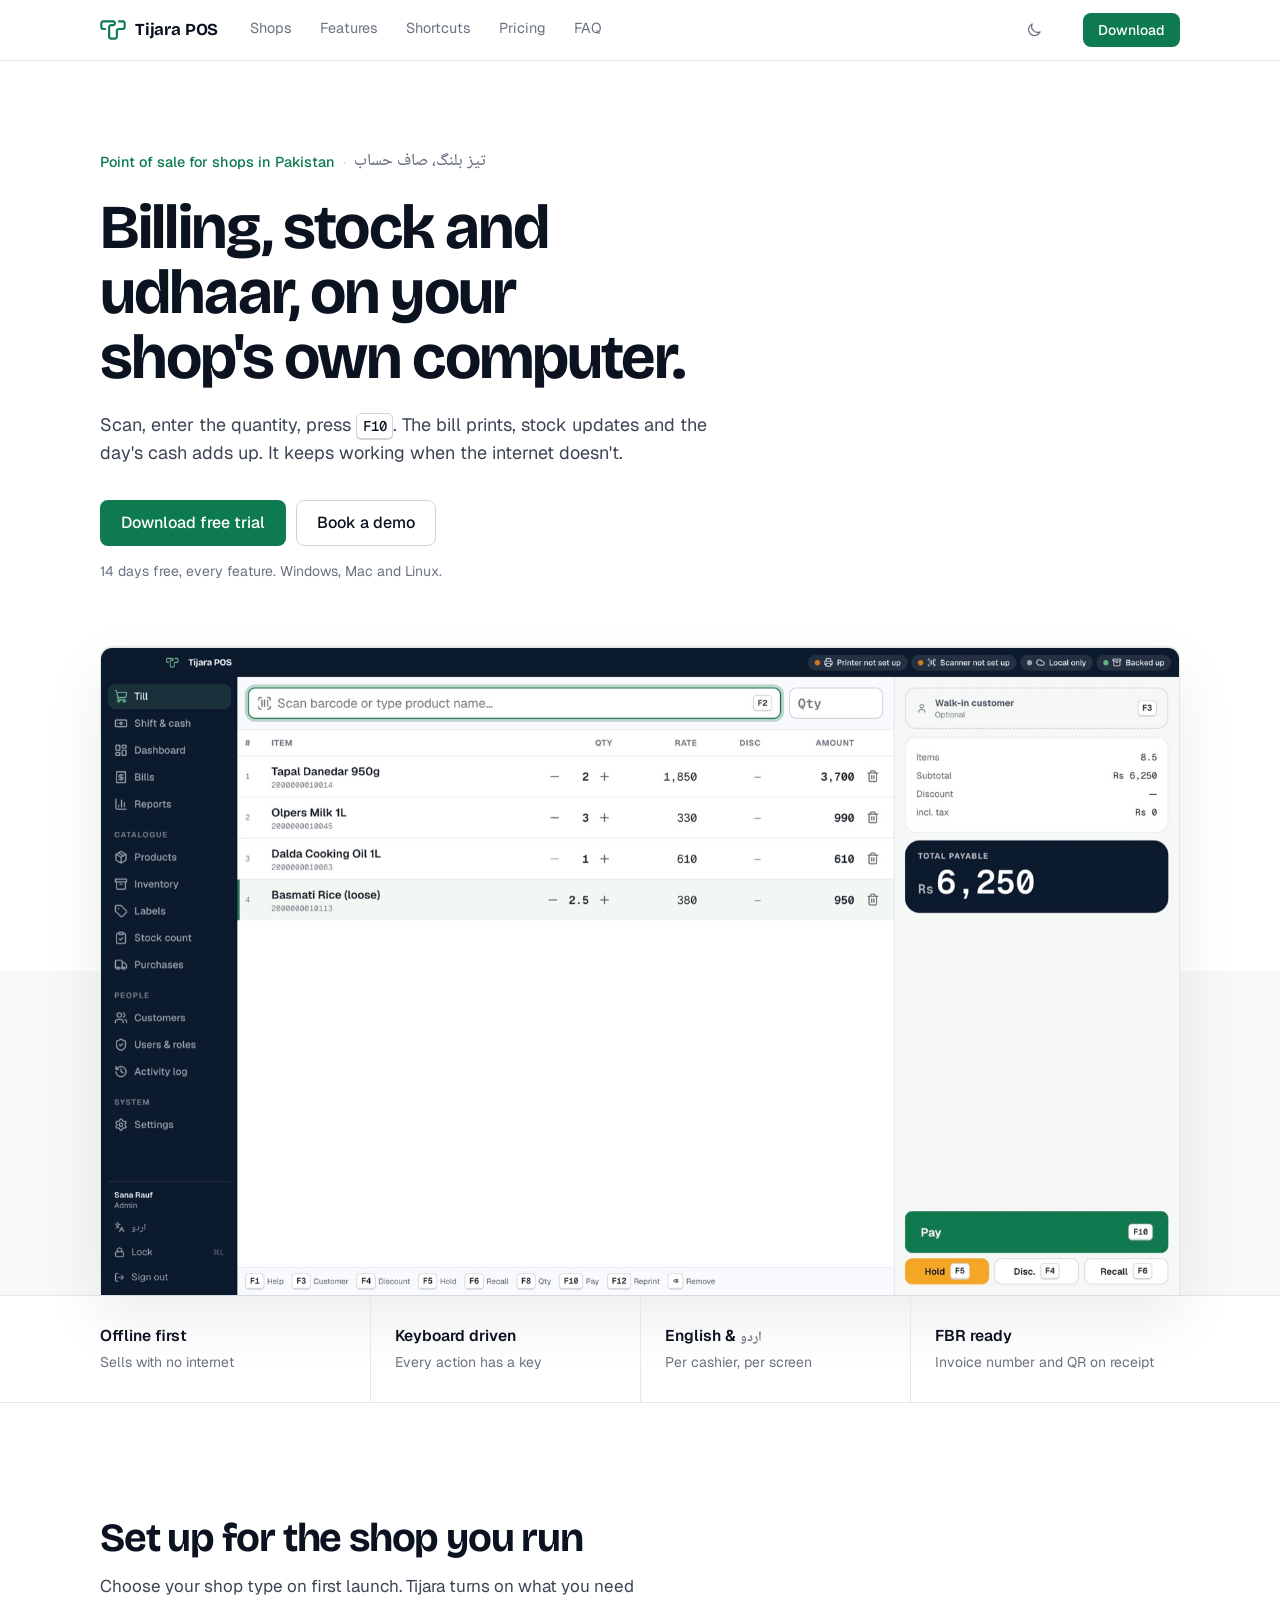
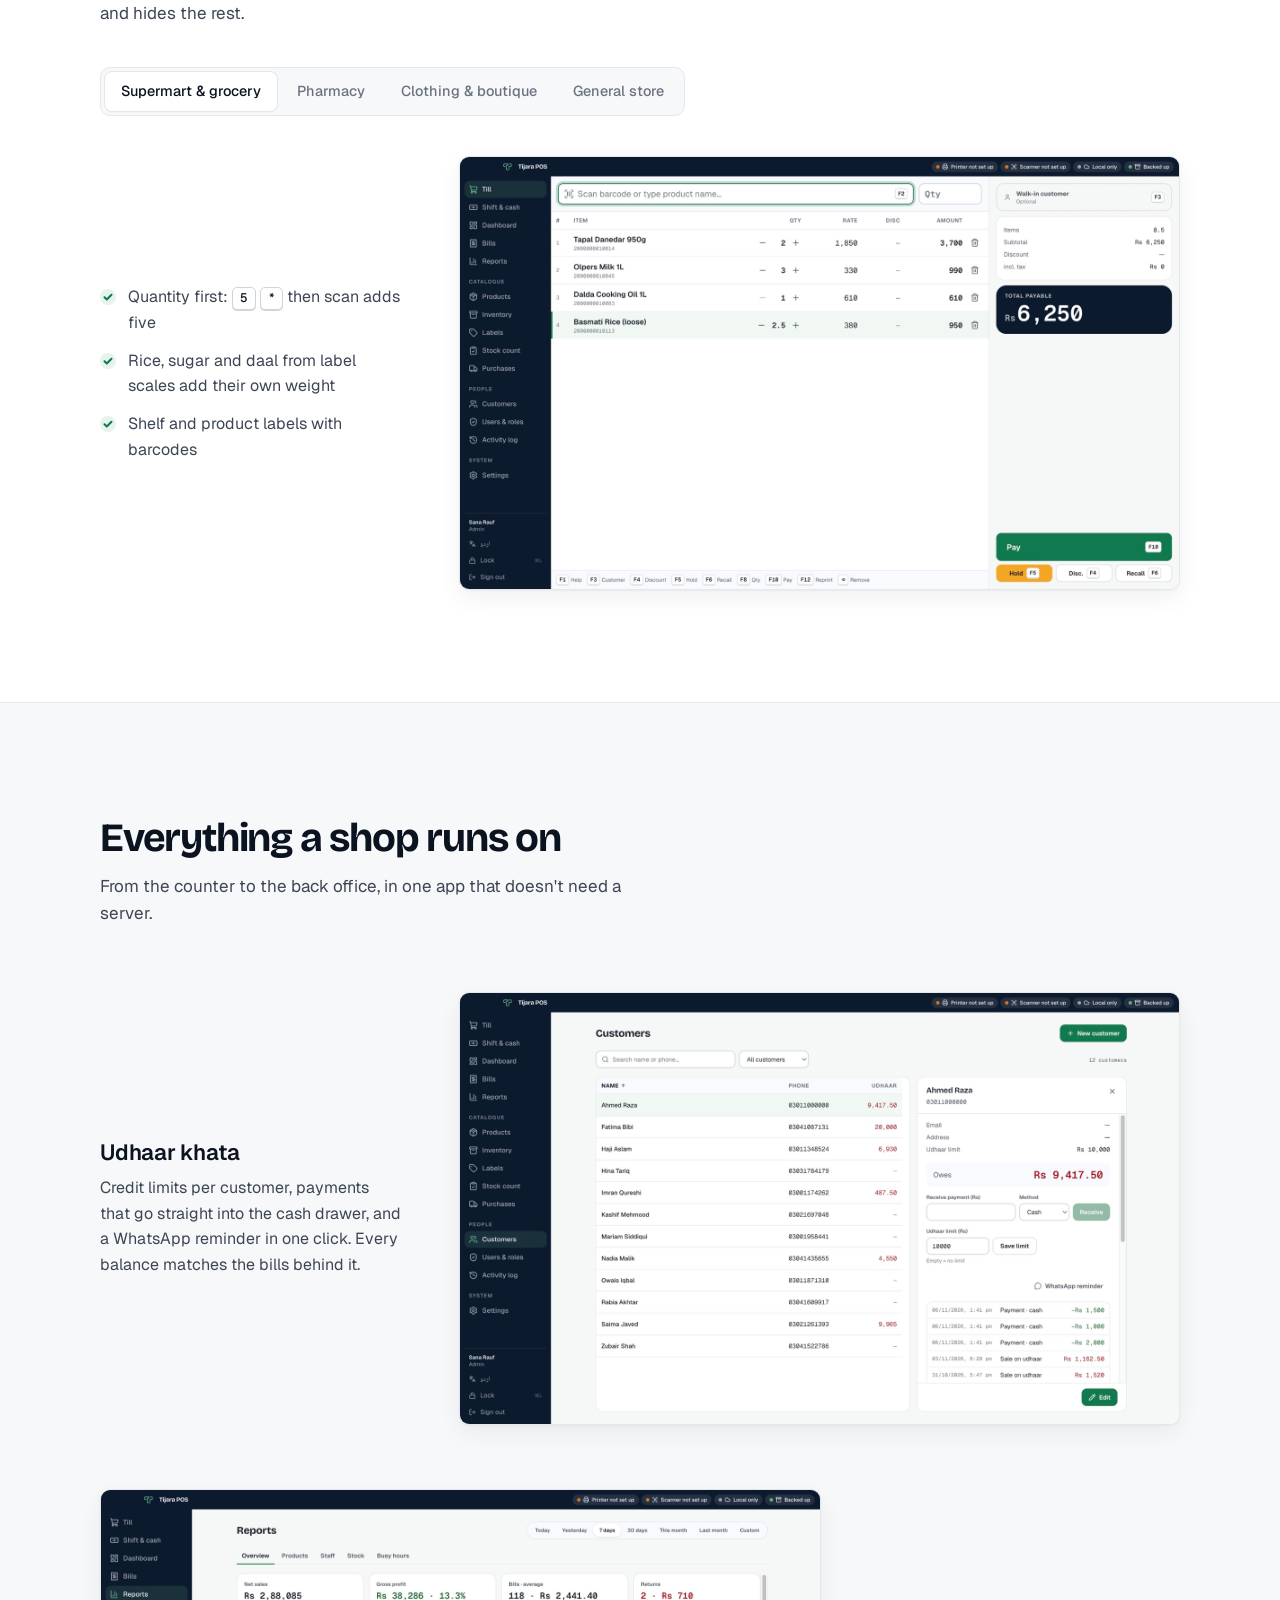
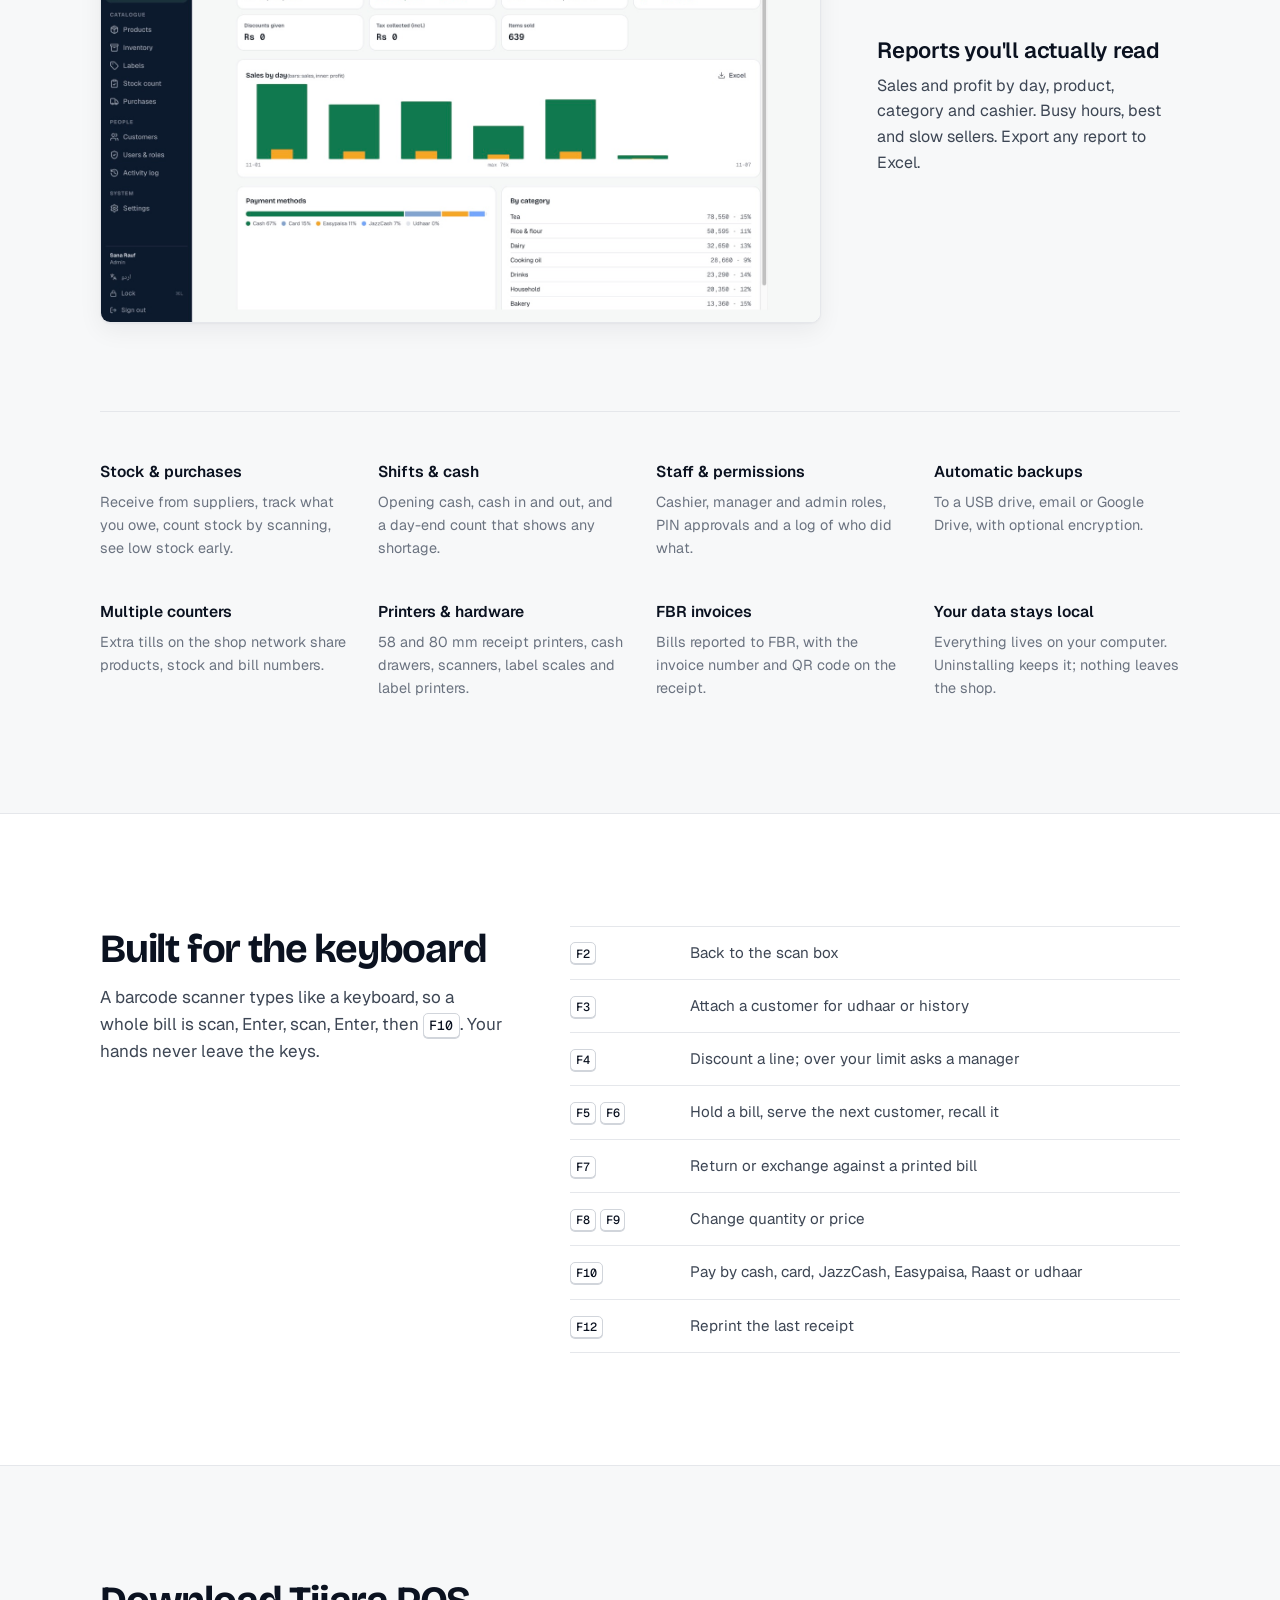
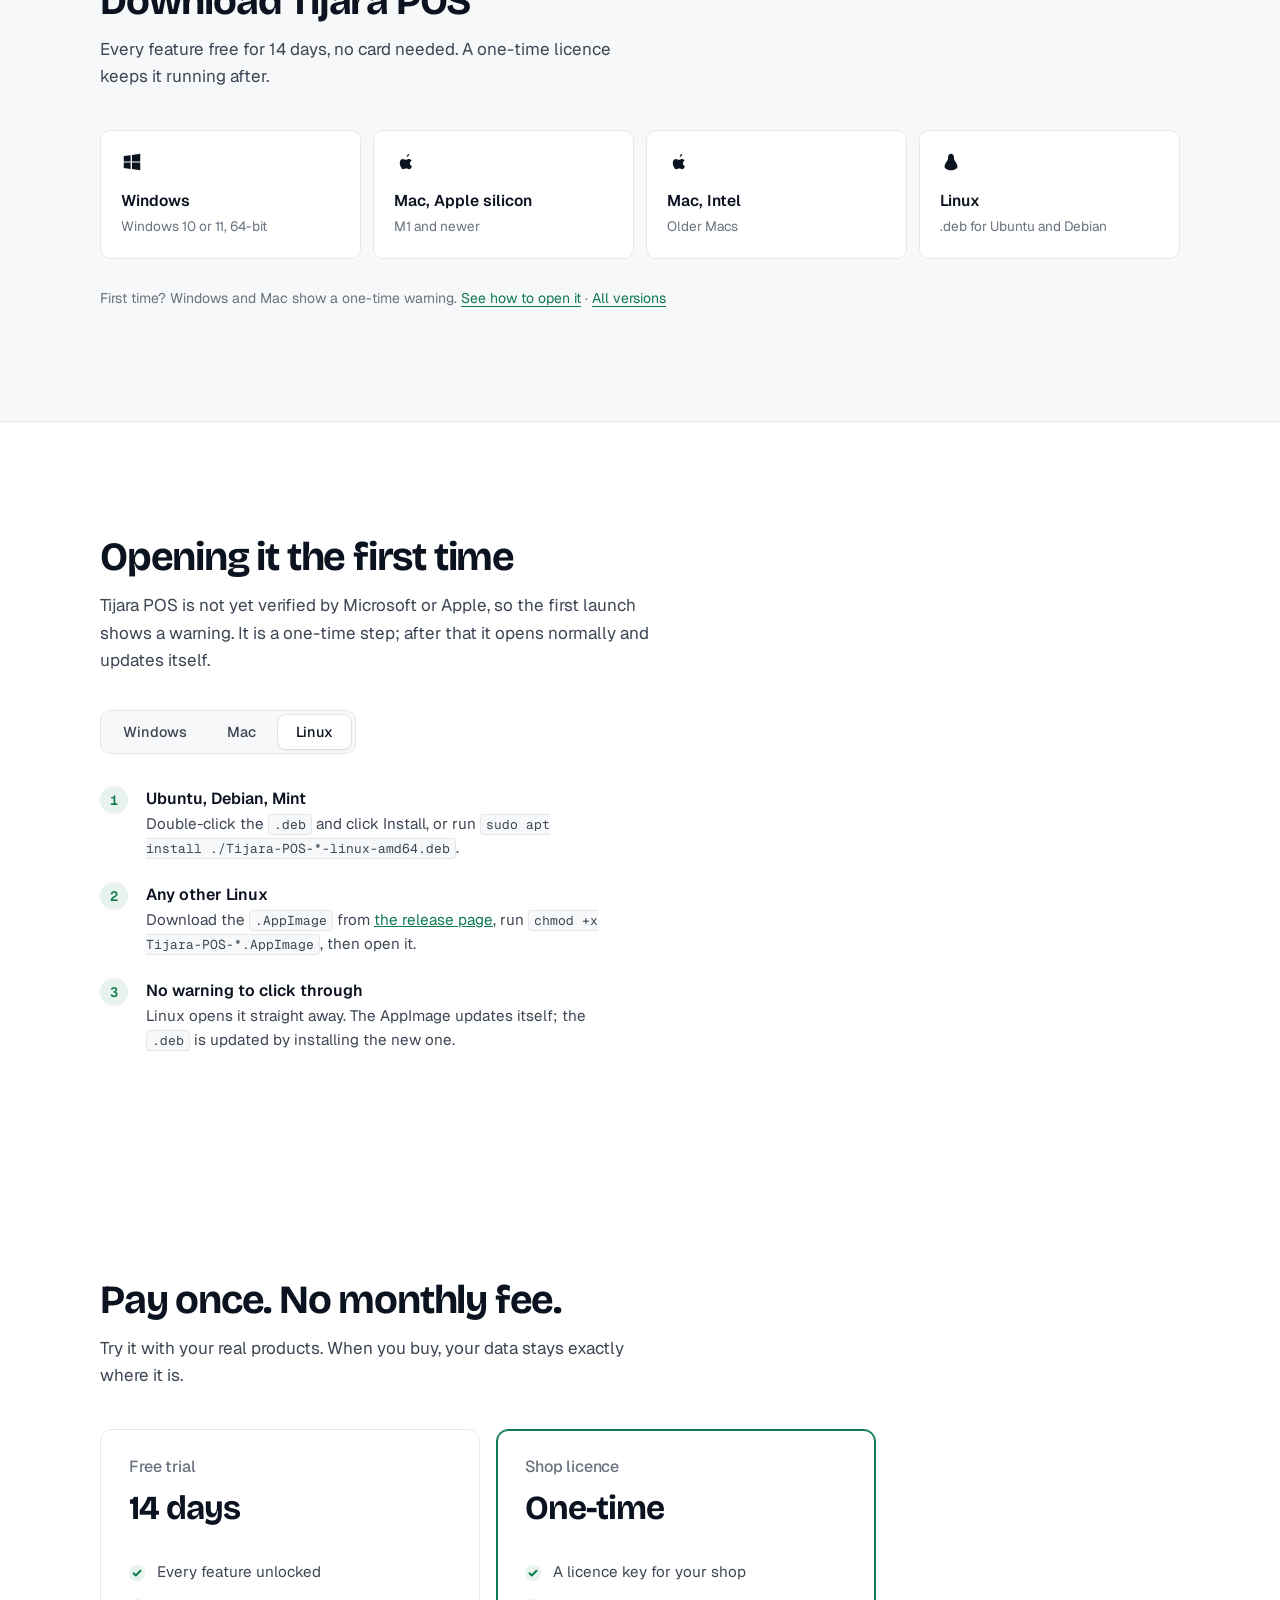
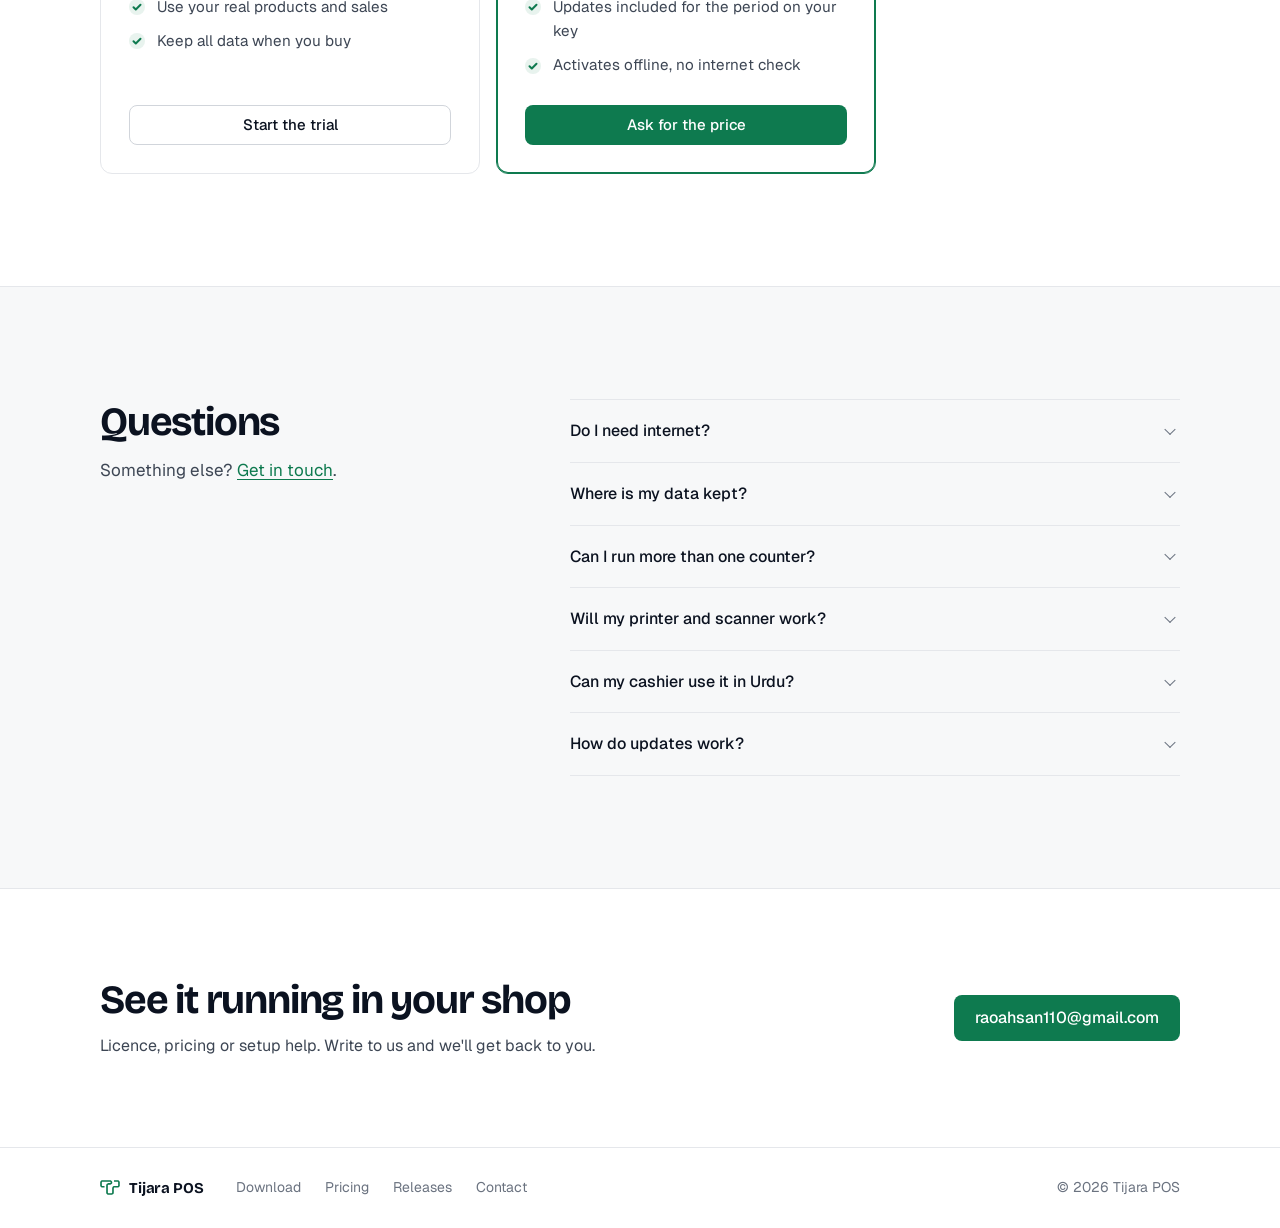
==== commit 642721d8: "Install section: first-launch steps for Windows, Mac and Linux" ====
--- a/index.html
+++ b/index.html
@@ -229,14 +229,93 @@
               <b>Linux</b><span>.deb for Ubuntu and Debian</span>
             </a>
           </div>
-          <div class="install">
-            <p><b>Windows</b> may show "Windows protected your PC". Click <b>More info</b>, then <b>Run anyway</b>.</p>
-            <p><b>Mac</b>: open it once, then go to <b>System Settings → Privacy &amp; Security → Open Anyway</b>.</p>
+          <p class="install-note">
+            First time? Windows and Mac show a one-time warning.
+            <a href="#install">See how to open it</a>
+            <span aria-hidden="true">·</span>
+            <a href="https://github.com/AhsanRao/tijara-pos-releases/releases">All versions</a>
+          </p>
+        </div>
+      </section>
+
+      <section id="install" class="section">
+        <div class="wrap">
+          <header class="section-head">
+            <h2>Opening it the first time</h2>
             <p>
-              <a href="https://github.com/AhsanRao/tijara-pos-releases#install">Install guide</a>
-              <span aria-hidden="true">·</span>
-              <a href="https://github.com/AhsanRao/tijara-pos-releases/releases">All versions</a>
+              Tijara POS is not yet verified by Microsoft or Apple, so the first launch shows a
+              warning. It is a one-time step; after that it opens normally and updates itself.
             </p>
+          </header>
+          <div class="os-tabs" role="tablist" aria-label="Your computer">
+            <button role="tab" id="itab-win" aria-controls="ipanel-win" aria-selected="true" data-os="win">Windows</button>
+            <button role="tab" id="itab-mac" aria-controls="ipanel-mac" aria-selected="false" tabindex="-1" data-os="mac">Mac</button>
+            <button role="tab" id="itab-linux" aria-controls="ipanel-linux" aria-selected="false" tabindex="-1" data-os="linux">Linux</button>
+          </div>
+
+          <div class="install-panel" id="ipanel-win" role="tabpanel" aria-labelledby="itab-win">
+            <ol class="steps">
+              <li><b>Open the file you downloaded</b><span><code>Tijara-POS-…-win-x64.exe</code>, in your Downloads folder.</span></li>
+              <li><b>Click More info</b><span>A blue box says “Windows protected your PC”.</span></li>
+              <li><b>Click Run anyway</b><span>The button appears after More info.</span></li>
+              <li><b>Install</b><span>Keep the suggested folder and click Install. Tijara POS opens its setup wizard.</span></li>
+            </ol>
+            <div class="install-art">
+              <figure class="shot-os win-smartscreen" aria-label="Illustration of the Windows warning">
+                <div class="ss-body">
+                  <b>Windows protected your PC</b>
+                  <p>Microsoft Defender SmartScreen prevented an unrecognised app from starting. Running this app might put your PC at risk.</p>
+                  <p class="ss-info"><span class="hl">More info</span></p>
+                  <dl>
+                    <dt>App:</dt><dd>Tijara-POS-win-x64.exe</dd>
+                    <dt>Publisher:</dt><dd>Unknown publisher</dd>
+                  </dl>
+                </div>
+                <div class="ss-actions"><span class="ss-btn hl">Run anyway</span><span class="ss-btn">Don't run</span></div>
+                <figcaption>Click <b>More info</b>, then <b>Run anyway</b>.</figcaption>
+              </figure>
+              <p class="install-tip">If your antivirus holds the file back, choose <b>Allow</b> or <b>Restore</b>. New versions then install themselves when you close the app.</p>
+            </div>
+          </div>
+
+          <div class="install-panel" id="ipanel-mac" role="tabpanel" aria-labelledby="itab-mac" hidden>
+            <ol class="steps">
+              <li><b>Drag Tijara POS into Applications</b><span>Open the <code>.dmg</code> you downloaded and drag the app onto the Applications folder.</span></li>
+              <li><b>Open it, then click Done</b><span>macOS says it could not verify the app. Click <b>Done</b>, not Move to Bin.</span></li>
+              <li><b>System Settings → Privacy &amp; Security</b><span>Scroll down to Security and click <b>Open Anyway</b> next to “Tijara POS was blocked”.</span></li>
+              <li><b>Confirm</b><span>Enter your Mac password and click <b>Open Anyway</b> again. From now on it opens normally, and updates install themselves.</span></li>
+            </ol>
+            <div class="install-art">
+              <figure class="shot-os mac-alert" aria-label="Illustration of the Mac warning">
+                <div class="ma-icon" aria-hidden="true"><img src="assets/mark-emerald.svg" alt="" width="34" height="27" /></div>
+                <b>“Tijara POS” Not Opened</b>
+                <p>Apple could not verify “Tijara POS” is free of malware that may harm your Mac or compromise your privacy.</p>
+                <div class="ma-actions"><span class="ma-btn">Move to Bin</span><span class="ma-btn hl">Done</span></div>
+                <figcaption>Step 2: click <b>Done</b>, not Move to Bin.</figcaption>
+              </figure>
+              <figure class="shot-os mac-settings" aria-label="Illustration of Privacy and Security settings">
+                <div class="ms-title">Privacy &amp; Security</div>
+                <div class="ms-section">Security</div>
+                <div class="ms-row">
+                  <span>“Tijara POS” was blocked to protect your Mac.</span>
+                  <span class="ma-btn hl">Open Anyway</span>
+                </div>
+                <figcaption>Step 3: <b>Open Anyway</b>, then your Mac password.</figcaption>
+              </figure>
+              <details class="install-tip">
+                <summary>Prefer Terminal?</summary>
+                <p>After dragging it to Applications, run this once, then open the app:</p>
+                <pre><code>xattr -dr com.apple.quarantine "/Applications/Tijara POS.app"</code></pre>
+              </details>
+            </div>
+          </div>
+
+          <div class="install-panel" id="ipanel-linux" role="tabpanel" aria-labelledby="itab-linux" hidden>
+            <ol class="steps">
+              <li><b>Ubuntu, Debian, Mint</b><span>Double-click the <code>.deb</code> and click Install, or run <code>sudo apt install ./Tijara-POS-*-linux-amd64.deb</code>.</span></li>
+              <li><b>Any other Linux</b><span>Download the <code>.AppImage</code> from <a href="https://github.com/AhsanRao/tijara-pos-releases/releases/latest">the release page</a>, run <code>chmod +x Tijara-POS-*.AppImage</code>, then open it.</span></li>
+              <li><b>No warning to click through</b><span>Linux opens it straight away. The AppImage updates itself; the <code>.deb</code> is updated by installing the new one.</span></li>
+            </ol>
           </div>
         </div>
       </section>
--- a/styles.css
+++ b/styles.css
@@ -725,21 +725,288 @@
   font-weight: 500;
 }
 
-.install {
-  display: grid;
-  gap: 6px;
+.install-note {
+  margin: 0;
   font-size: 0.875rem;
   color: var(--muted);
 }
 
-.install b {
-  font-weight: 500;
-  color: var(--fg-2);
-}
-
-.install a {
+.install-note a {
   color: var(--accent);
   text-underline-offset: 3px;
+}
+
+/* Install: first launch on each OS, with drawings of the warning boxes people will see. */
+.os-tabs {
+  display: inline-flex;
+  gap: 4px;
+  margin-top: 36px;
+  padding: 4px;
+  border: 1px solid var(--line);
+  border-radius: 10px;
+  background: var(--bg-muted);
+}
+
+.os-tabs button {
+  padding: 8px 18px;
+  border: 0;
+  border-radius: 7px;
+  background: transparent;
+  color: var(--fg-2);
+  font: 500 0.9rem var(--sans);
+  cursor: pointer;
+}
+
+.os-tabs button[aria-selected='true'] {
+  background: var(--surface);
+  color: var(--fg);
+  box-shadow: 0 1px 2px rgb(16 24 40 / 0.08), 0 0 0 1px var(--line);
+}
+
+.install-panel {
+  display: grid;
+  grid-template-columns: minmax(0, 1fr) minmax(0, 1fr);
+  gap: 56px;
+  margin-top: 32px;
+  align-items: start;
+}
+
+.install-panel[hidden] {
+  display: none;
+}
+
+.steps {
+  list-style: none;
+  counter-reset: step;
+  margin: 0;
+  padding: 0;
+  display: grid;
+  gap: 22px;
+}
+
+.steps li {
+  counter-increment: step;
+  display: grid;
+  grid-template-columns: 32px minmax(0, 1fr);
+  column-gap: 14px;
+}
+
+.steps li::before {
+  content: counter(step);
+  grid-row: span 2;
+  display: grid;
+  place-items: center;
+  width: 28px;
+  height: 28px;
+  border-radius: 50%;
+  background: var(--accent-soft);
+  color: var(--accent);
+  font: 600 0.85rem var(--mono);
+}
+
+.steps b {
+  font-weight: 600;
+}
+
+.steps span {
+  color: var(--fg-2);
+  font-size: 0.95rem;
+}
+
+.steps code,
+.install-tip code {
+  font: 0.85em var(--mono);
+  padding: 1px 5px;
+  border-radius: 4px;
+  background: var(--bg-muted);
+  border: 1px solid var(--line);
+  overflow-wrap: anywhere;
+}
+
+.steps a {
+  color: var(--accent);
+}
+
+.install-art {
+  display: grid;
+  gap: 18px;
+  min-width: 0;
+}
+
+.install-tip {
+  margin: 0;
+  font-size: 0.875rem;
+  color: var(--muted);
+}
+
+.install-tip summary {
+  cursor: pointer;
+  color: var(--fg-2);
+}
+
+.install-tip pre {
+  margin: 8px 0 0;
+  overflow-x: auto;
+}
+
+.shot-os {
+  margin: 0;
+  border-radius: 10px;
+  box-shadow: var(--lift);
+  font: 13px/1.45 system-ui, -apple-system, 'Segoe UI', sans-serif;
+}
+
+.shot-os figcaption {
+  padding: 10px 14px;
+  border-top: 1px solid var(--line);
+  background: var(--surface);
+  color: var(--fg-2);
+  font: 0.85rem var(--sans);
+  border-radius: 0 0 10px 10px;
+}
+
+/* The highlighted control in each drawing: what to click. */
+.shot-os .hl {
+  outline: 2px solid #f5a623;
+  outline-offset: 2px;
+}
+
+/* Windows SmartScreen keeps its own blue in either theme, as on the PC. */
+.win-smartscreen {
+  overflow: hidden;
+  background: #0b5cad;
+  color: #fff;
+}
+
+.ss-body {
+  padding: 22px 22px 8px;
+}
+
+.ss-body b {
+  display: block;
+  font-size: 1.35rem;
+  font-weight: 300;
+  margin-bottom: 10px;
+}
+
+.ss-body p {
+  margin: 0 0 10px;
+  color: #e3eefb;
+}
+
+.ss-info span {
+  text-decoration: underline;
+}
+
+.ss-body dl {
+  display: grid;
+  grid-template-columns: auto 1fr;
+  gap: 2px 10px;
+  margin: 10px 0 0;
+  color: #e3eefb;
+}
+
+.ss-body dd {
+  margin: 0;
+}
+
+.ss-actions {
+  display: flex;
+  justify-content: flex-end;
+  gap: 8px;
+  padding: 12px 16px 16px;
+  background: #0a4f95;
+}
+
+.ss-btn {
+  padding: 5px 18px;
+  border: 1px solid #fff;
+  color: #fff;
+}
+
+/* macOS alert and settings row: follow the page theme, as macOS follows its own. */
+.mac-alert {
+  display: grid;
+  justify-items: center;
+  gap: 8px;
+  padding: 22px 22px 0;
+  text-align: center;
+  background: var(--surface);
+  border: 1px solid var(--line);
+}
+
+.mac-alert > b {
+  font-size: 0.95rem;
+}
+
+.mac-alert > p {
+  margin: 0;
+  color: var(--fg-2);
+  font-size: 0.82rem;
+}
+
+.ma-icon {
+  display: grid;
+  place-items: center;
+  width: 56px;
+  height: 56px;
+  border-radius: 14px;
+  background: var(--bg-muted);
+  border: 1px solid var(--line);
+}
+
+.ma-actions {
+  display: grid;
+  grid-template-columns: 1fr 1fr;
+  gap: 8px;
+  width: 100%;
+  margin: 8px 0 16px;
+}
+
+.ma-btn {
+  padding: 5px 12px;
+  border-radius: 6px;
+  background: var(--bg-muted);
+  border: 1px solid var(--line-strong);
+  color: var(--fg);
+  font-weight: 500;
+  white-space: nowrap;
+}
+
+.mac-alert figcaption {
+  justify-self: stretch;
+  margin: 0 -22px;
+  text-align: left;
+}
+
+.mac-settings {
+  background: var(--surface);
+  border: 1px solid var(--line);
+}
+
+.ms-title {
+  padding: 12px 16px;
+  font-weight: 600;
+  border-bottom: 1px solid var(--line);
+}
+
+.ms-section {
+  padding: 12px 16px 6px;
+  color: var(--muted);
+  font-size: 0.78rem;
+  font-weight: 600;
+}
+
+.ms-row {
+  display: flex;
+  align-items: center;
+  justify-content: space-between;
+  gap: 12px;
+  margin: 0 12px 14px;
+  padding: 10px 12px;
+  border-radius: 8px;
+  background: var(--bg-muted);
+  color: var(--fg-2);
 }
 
 /* Pricing */
@@ -1043,6 +1310,15 @@
 
 /* Phone */
 @media (max-width: 720px) {
+  .install-panel {
+    grid-template-columns: minmax(0, 1fr);
+    gap: 32px;
+  }
+
+  .ms-row {
+    flex-wrap: wrap;
+  }
+
   .top nav {
     display: none;
     position: absolute;
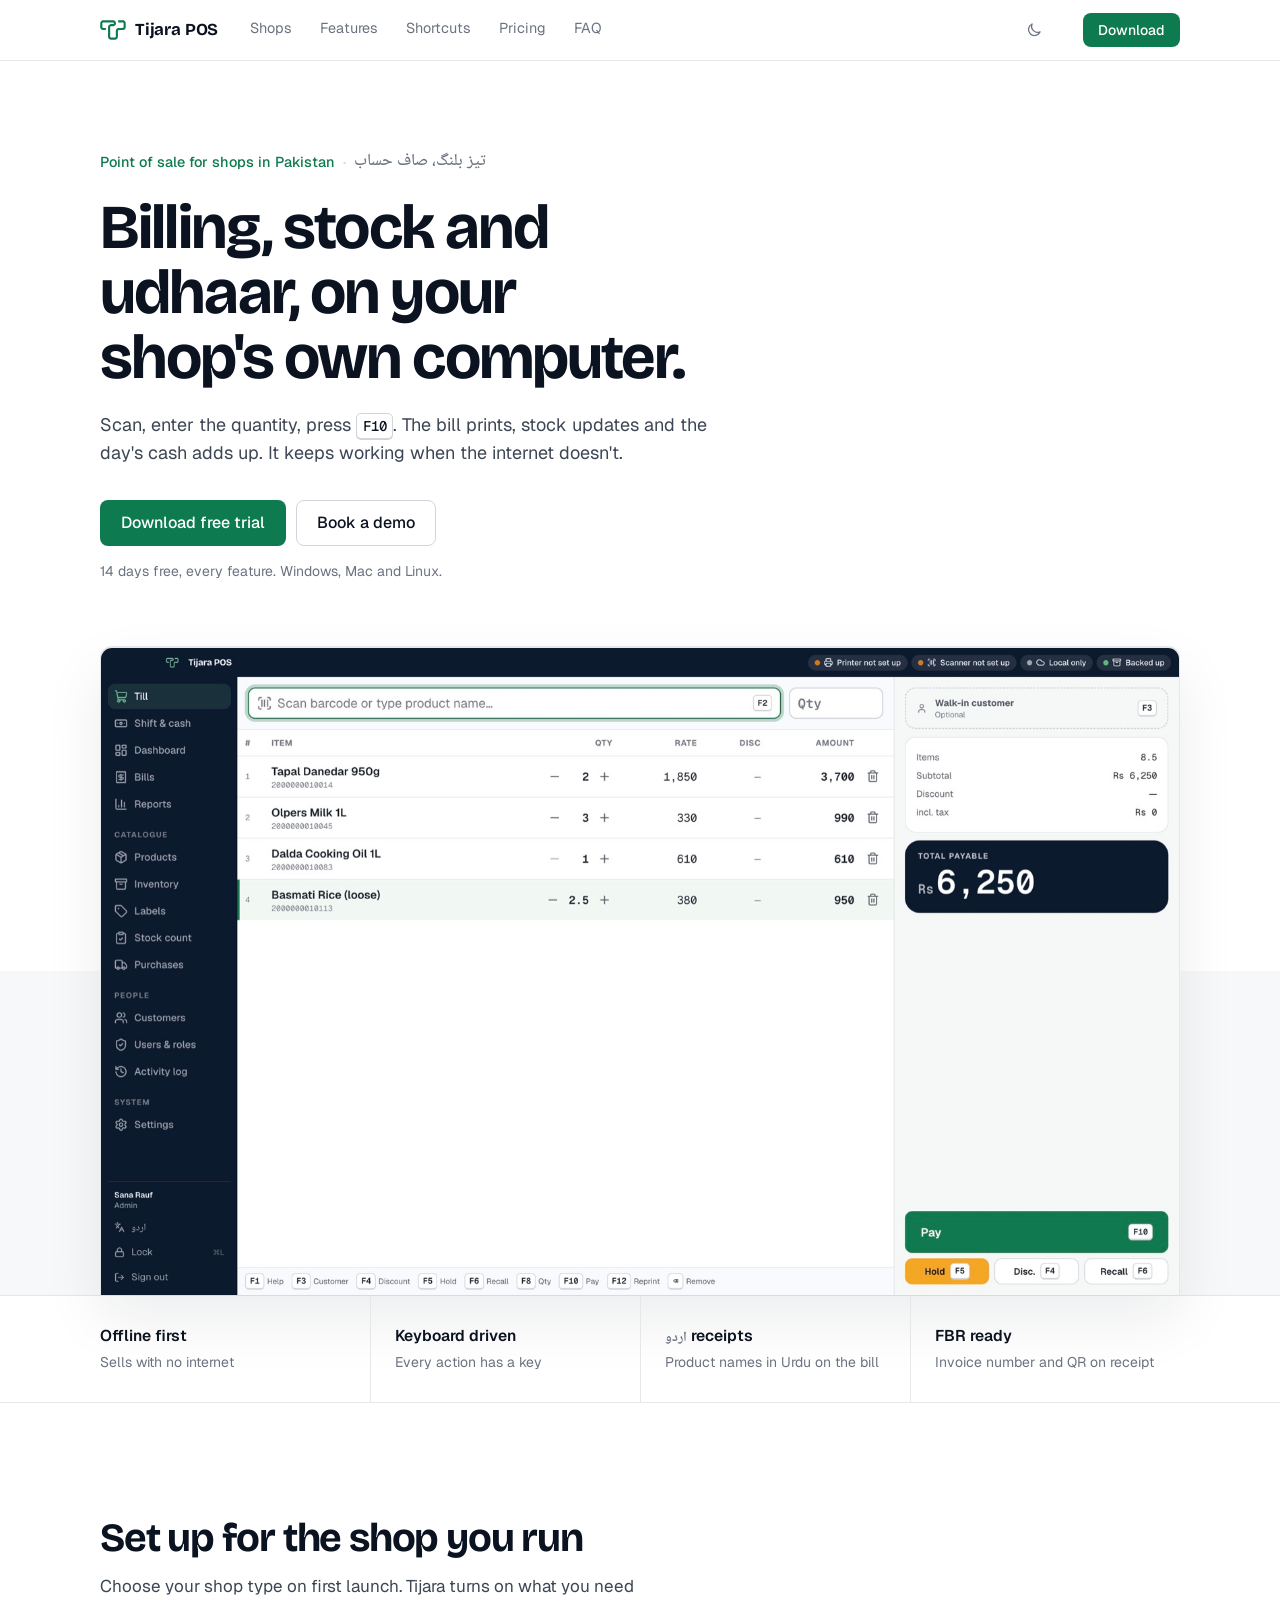
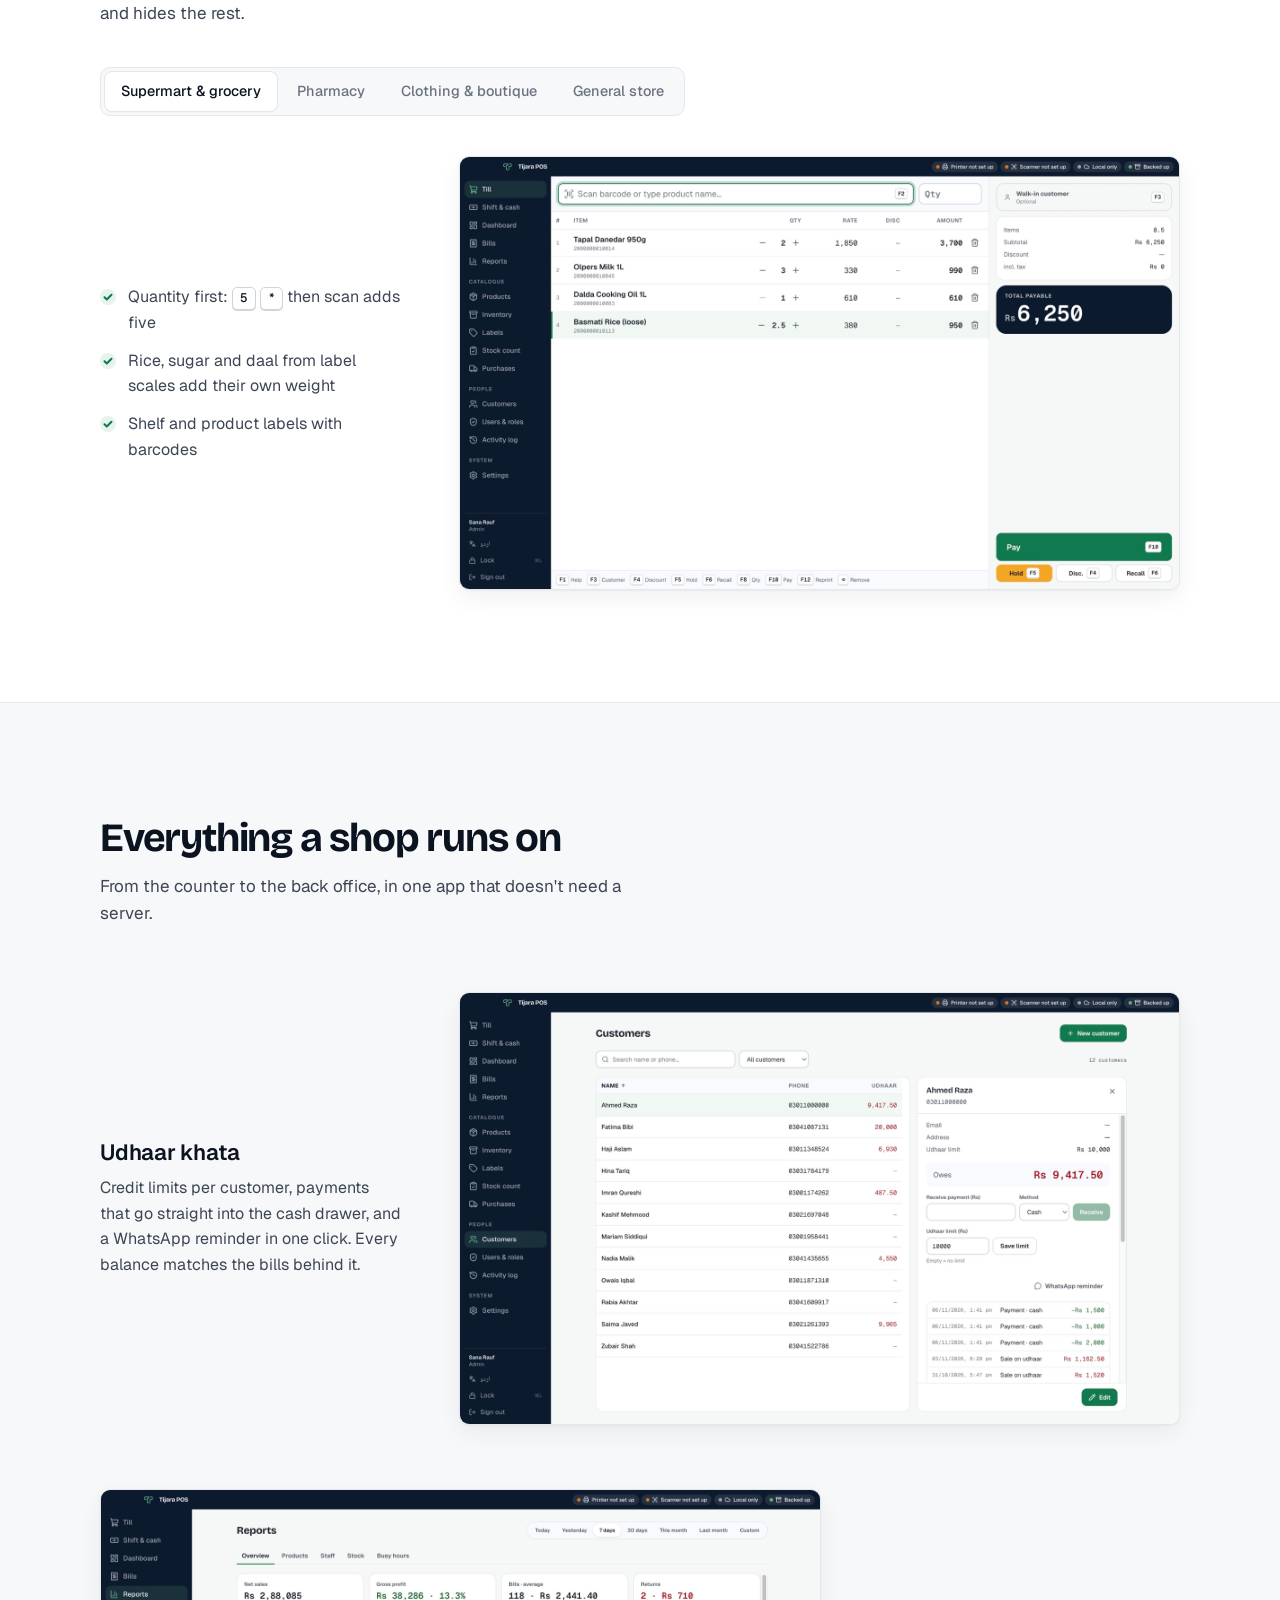
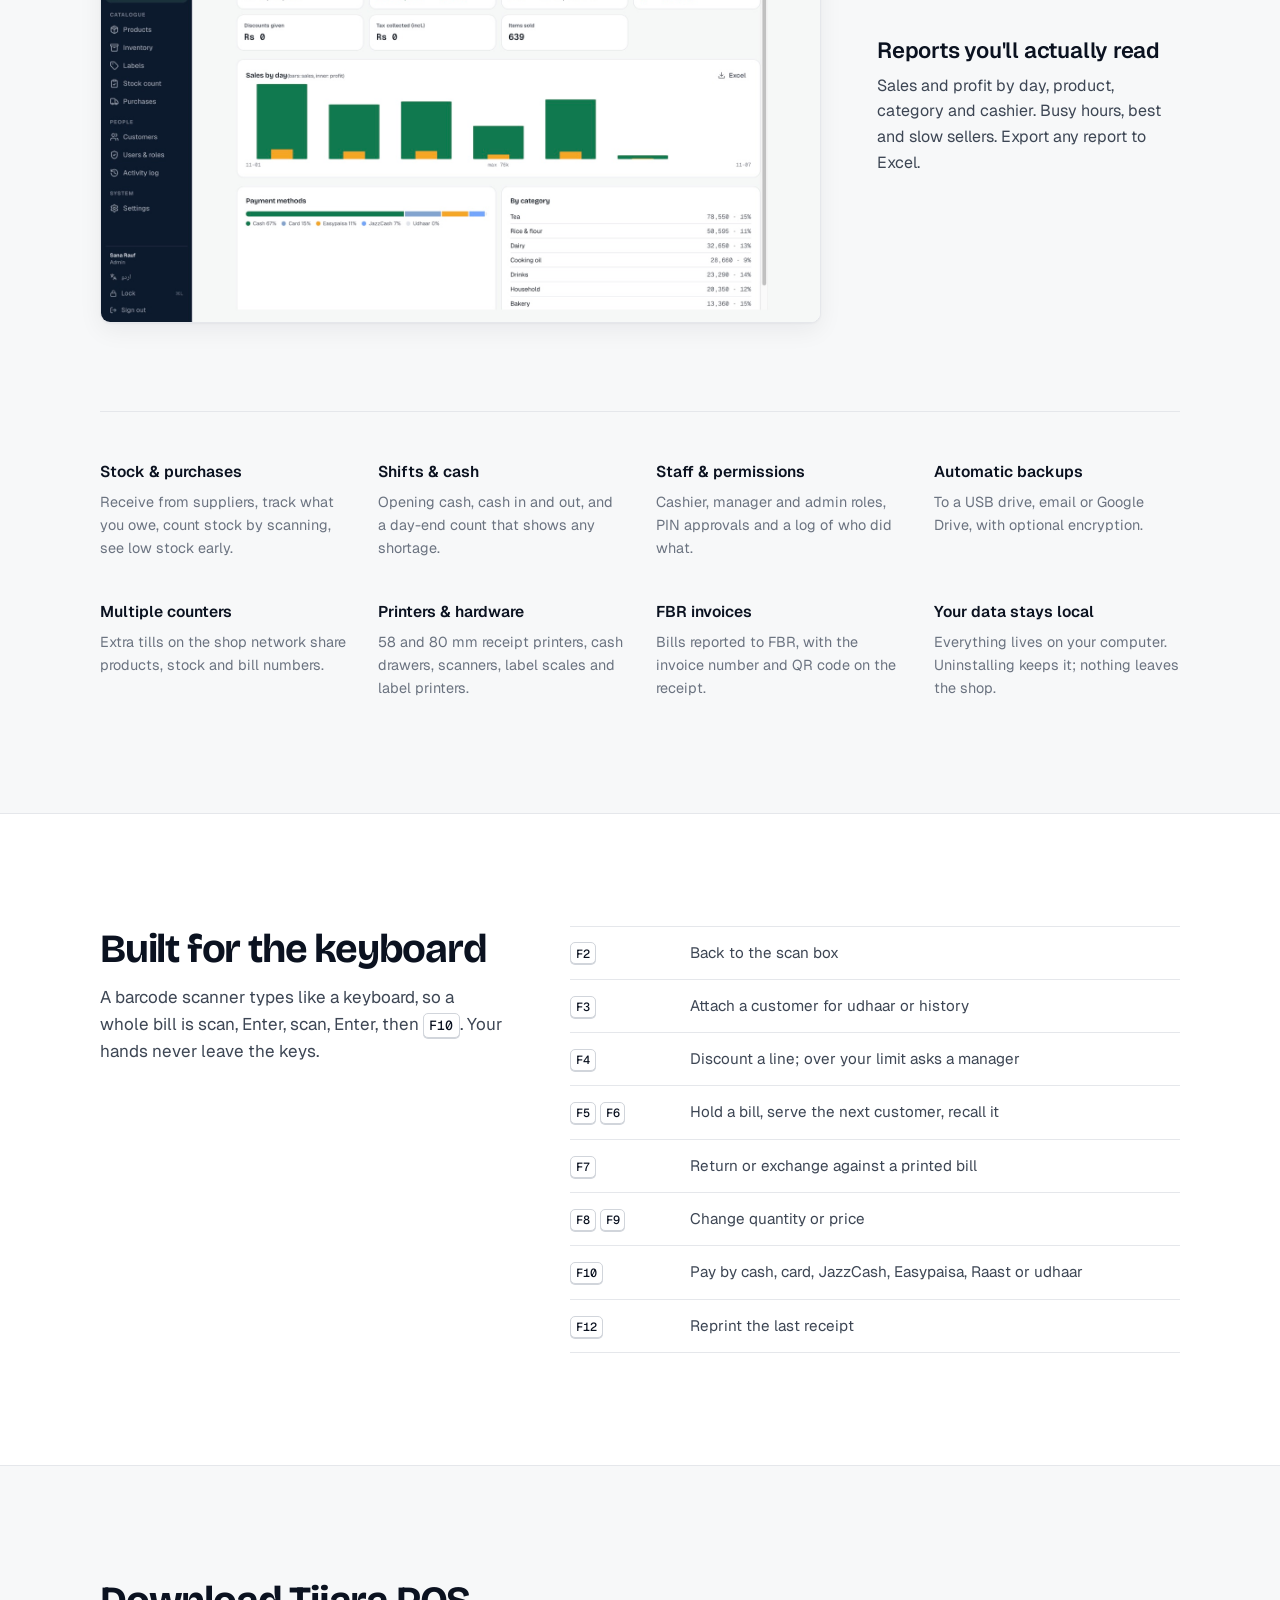
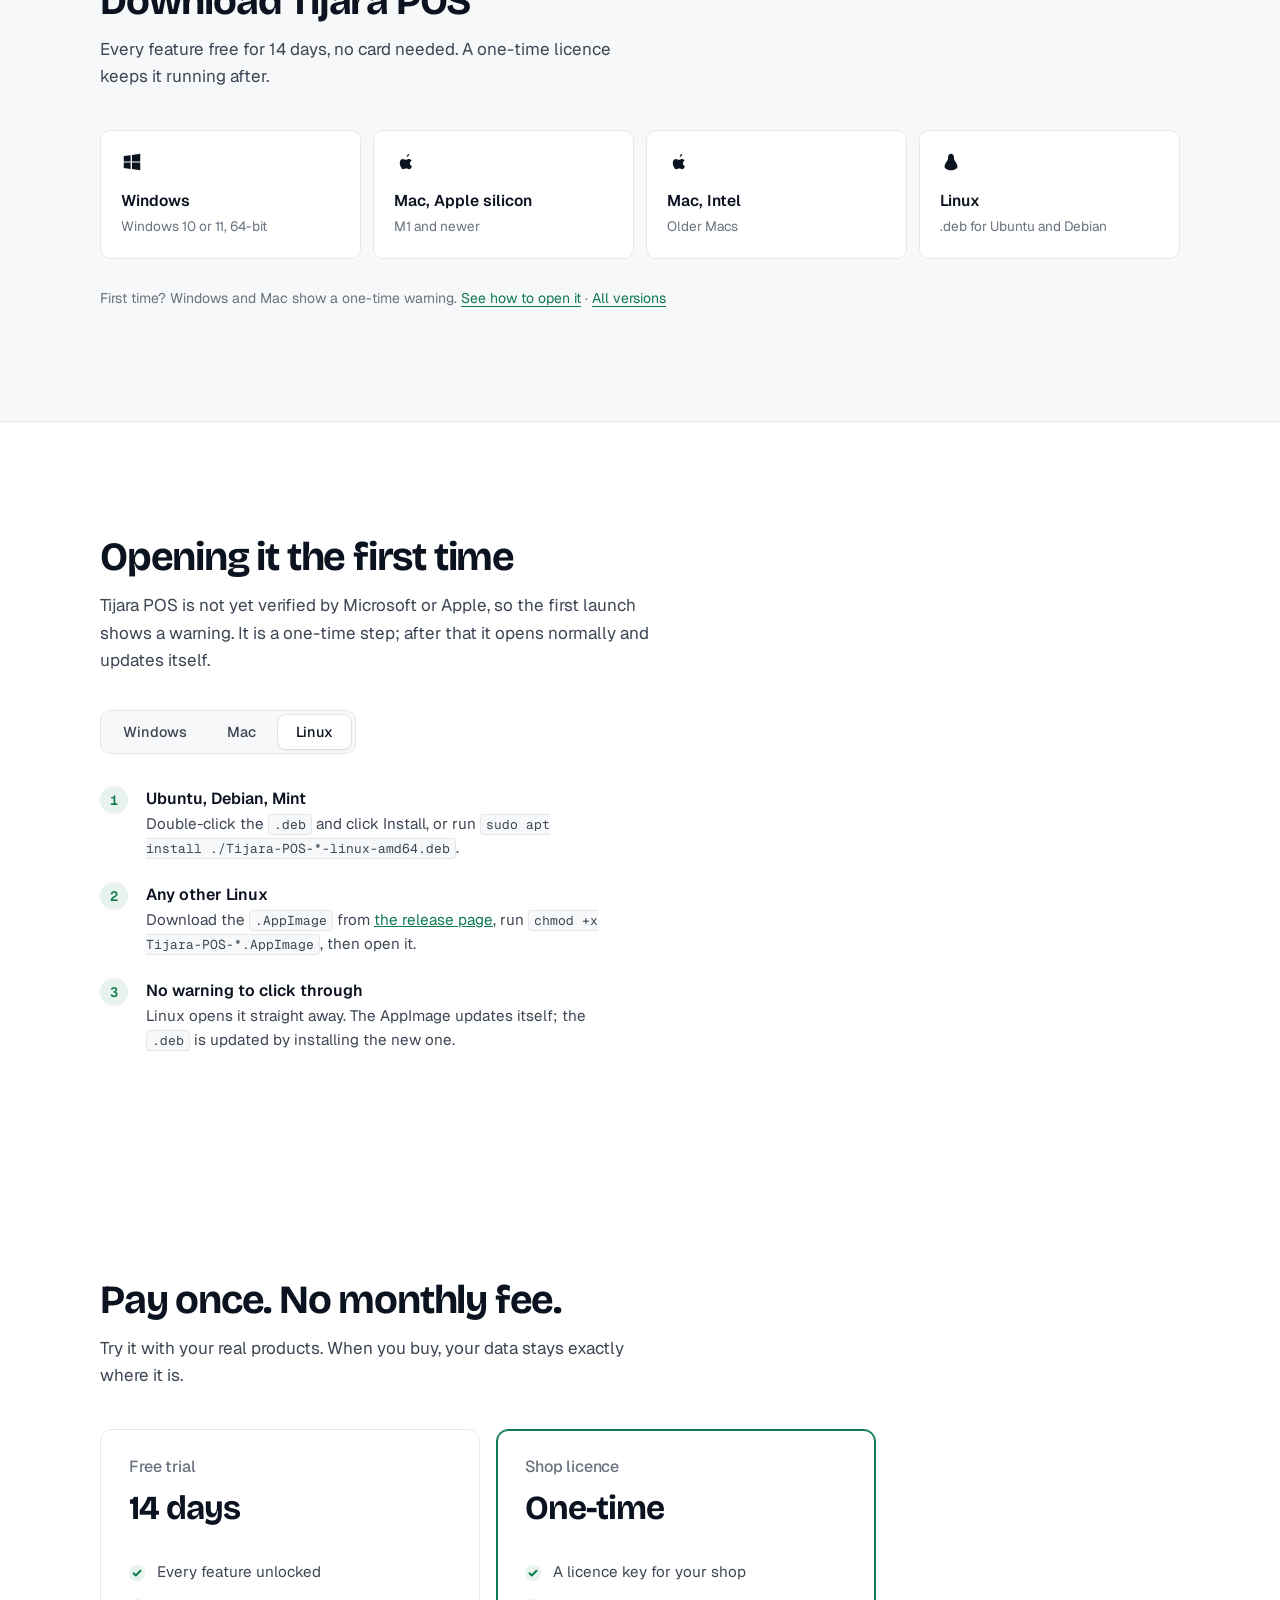
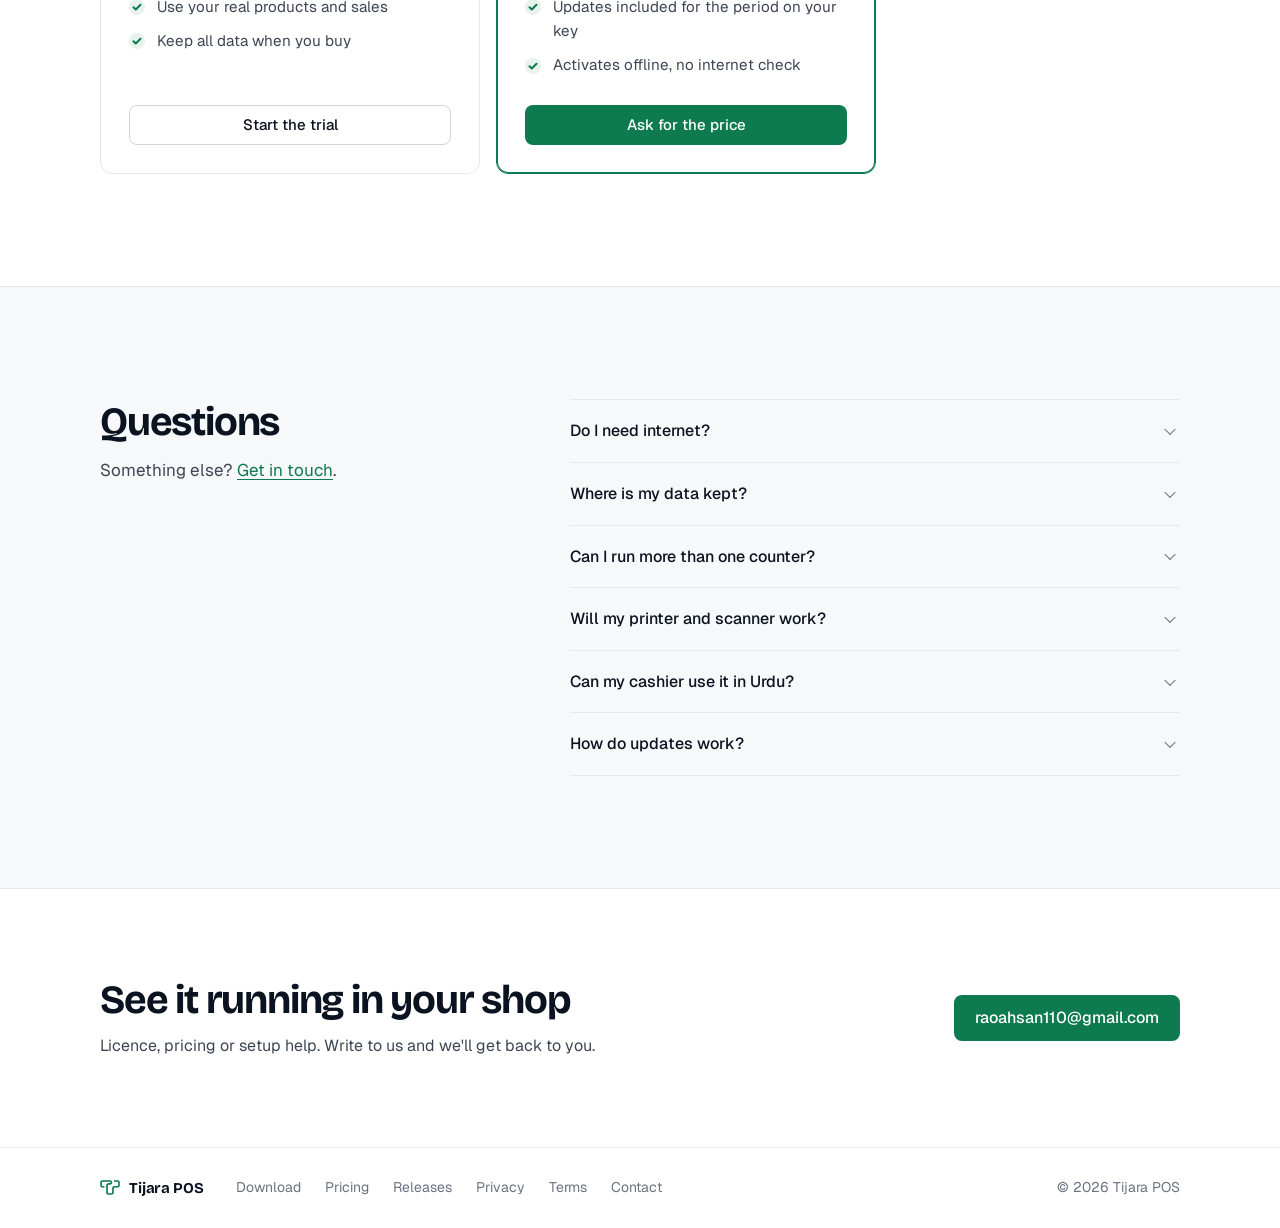
==== commit 01d52bbd: "Privacy policy and terms pages; Urdu receipts, not screens, for now" ====
--- a/index.html
+++ b/index.html
@@ -6,7 +6,7 @@
     <title>Tijara POS — billing and stock for Pakistani shops</title>
     <meta
       name="description"
-      content="Offline point of sale for supermarts, pharmacies, clothing and general stores in Pakistan. Fast keyboard billing, udhaar khata, stock, reports, Urdu screens and FBR invoices. 14-day free trial."
+      content="Offline point of sale for supermarts, pharmacies, clothing and general stores in Pakistan. Fast keyboard billing, udhaar khata, stock, reports, Urdu receipts and FBR invoices. 14-day free trial."
     />
     <meta name="theme-color" content="#ffffff" media="(prefers-color-scheme: light)" />
     <meta name="theme-color" content="#0b1220" media="(prefers-color-scheme: dark)" />
@@ -102,7 +102,7 @@
         <ul class="wrap facts-row">
           <li><b>Offline first</b><span>Sells with no internet</span></li>
           <li><b>Keyboard driven</b><span>Every action has a key</span></li>
-          <li><b>English &amp; <span lang="ur">اردو</span></b><span>Per cashier, per screen</span></li>
+          <li><b><span lang="ur">اردو</span> receipts</b><span>Product names in Urdu on the bill</span></li>
           <li><b>FBR ready</b><span>Invoice number and QR on receipt</span></li>
         </ul>
       </section>
@@ -376,7 +376,7 @@
             </details>
             <details>
               <summary>Can my cashier use it in Urdu?</summary>
-              <p>Yes. Each user picks English or <span lang="ur">اردو</span> for the till, payment and shift screens. Receipts can print Urdu product names too.</p>
+              <p>Receipts can print product names in <span lang="ur">اردو</span>. Urdu screens for the till are coming in a later update; the app is in English for now.</p>
             </details>
             <details>
               <summary>How do updates work?</summary>
@@ -404,6 +404,8 @@
           <a href="#download">Download</a>
           <a href="#pricing">Pricing</a>
           <a href="https://github.com/AhsanRao/tijara-pos-releases/releases">Releases</a>
+          <a href="privacy.html">Privacy</a>
+          <a href="terms.html">Terms</a>
           <a href="mailto:raoahsan110@gmail.com">Contact</a>
         </nav>
         <span class="copy">© <span id="year">2026</span> Tijara POS</span>
--- a/styles.css
+++ b/styles.css
@@ -1405,3 +1405,47 @@
     transition: none !important;
   }
 }
+
+/* --- Privacy policy and terms ------------------------------------------------------------ */
+
+.legal {
+  max-width: 720px;
+}
+
+.legal .eyebrow {
+  font-size: 0.8125rem;
+  font-weight: 600;
+  color: var(--muted);
+}
+
+.legal h1 {
+  margin-top: 8px;
+}
+
+.legal .lead {
+  margin-top: 16px;
+  font-size: 1.125rem;
+  color: var(--fg-2);
+}
+
+.legal h2 {
+  margin-top: 40px;
+  font-size: 1.25rem;
+}
+
+.legal p {
+  margin-top: 12px;
+  line-height: 1.65;
+  color: var(--fg-2);
+}
+
+.legal a {
+  color: var(--accent);
+  text-underline-offset: 3px;
+}
+
+.legal-other {
+  margin-top: 48px;
+  padding-top: 20px;
+  border-top: 1px solid var(--line);
+}
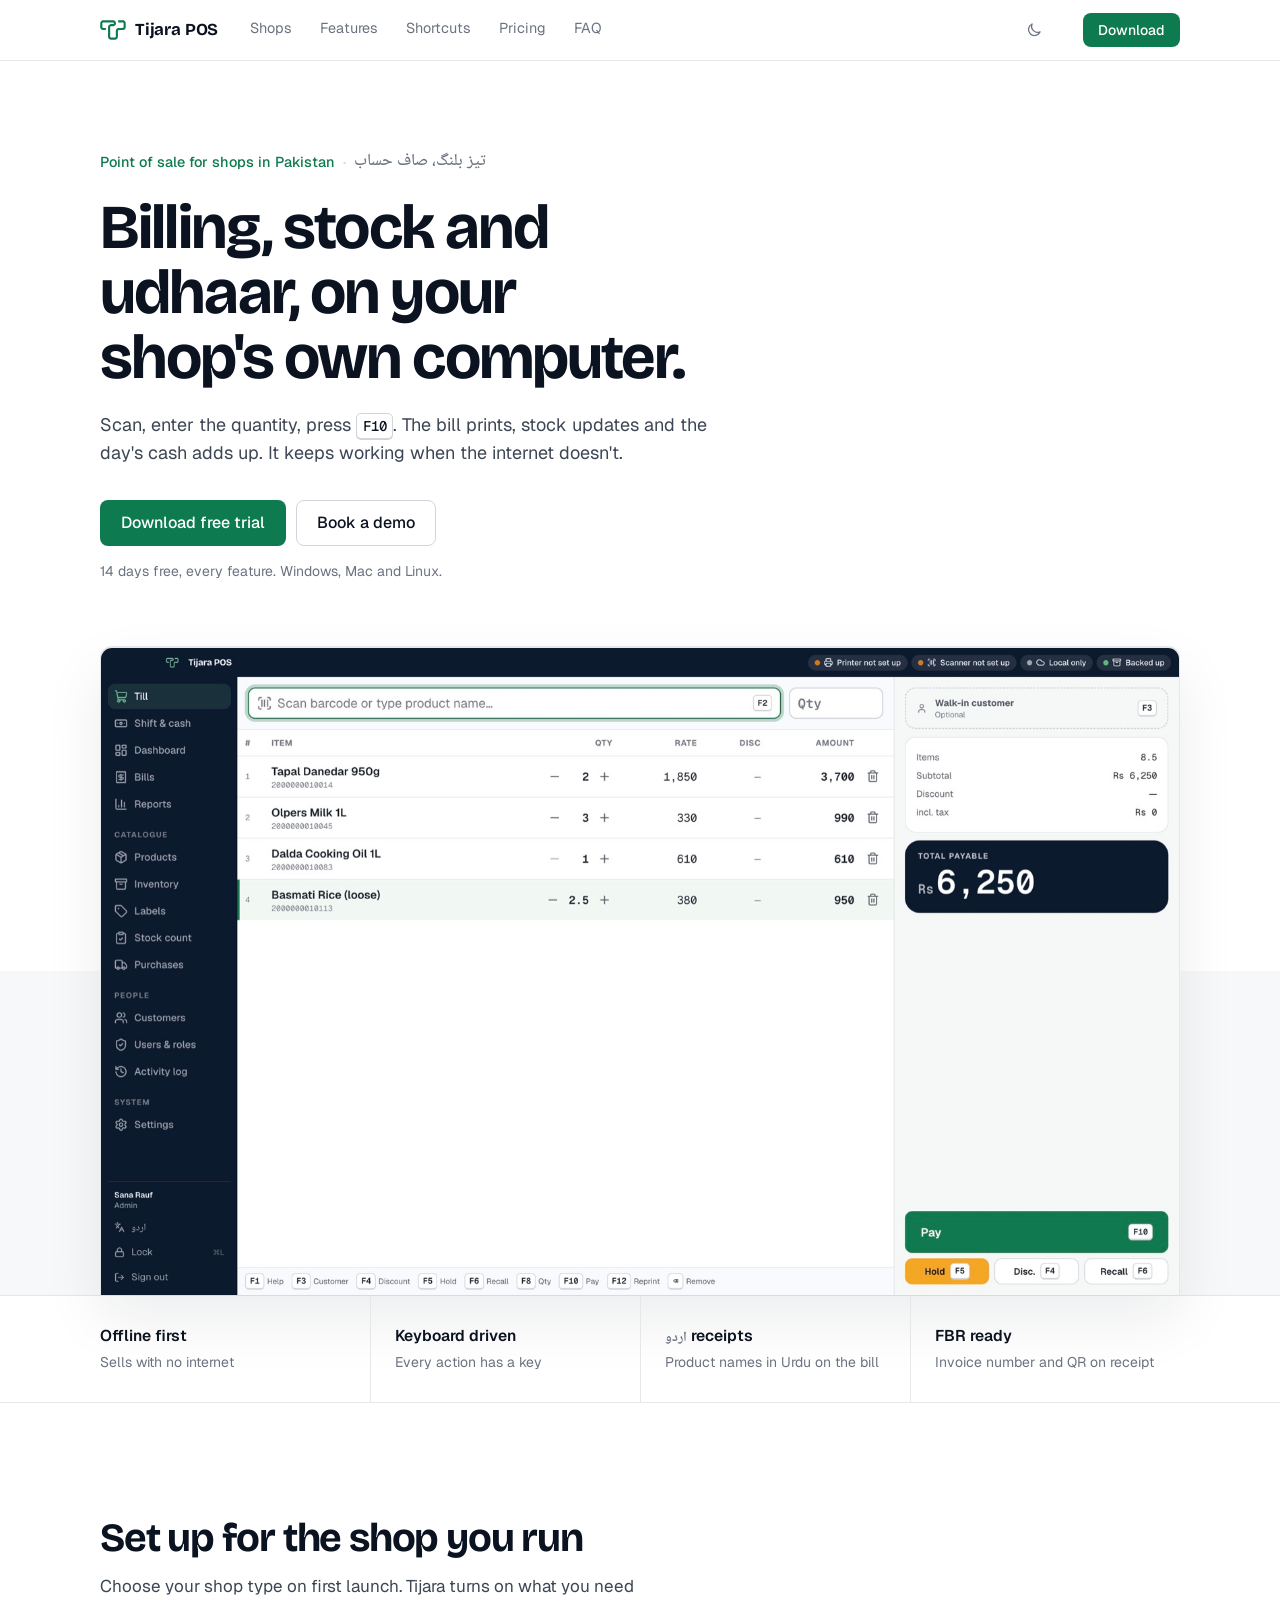
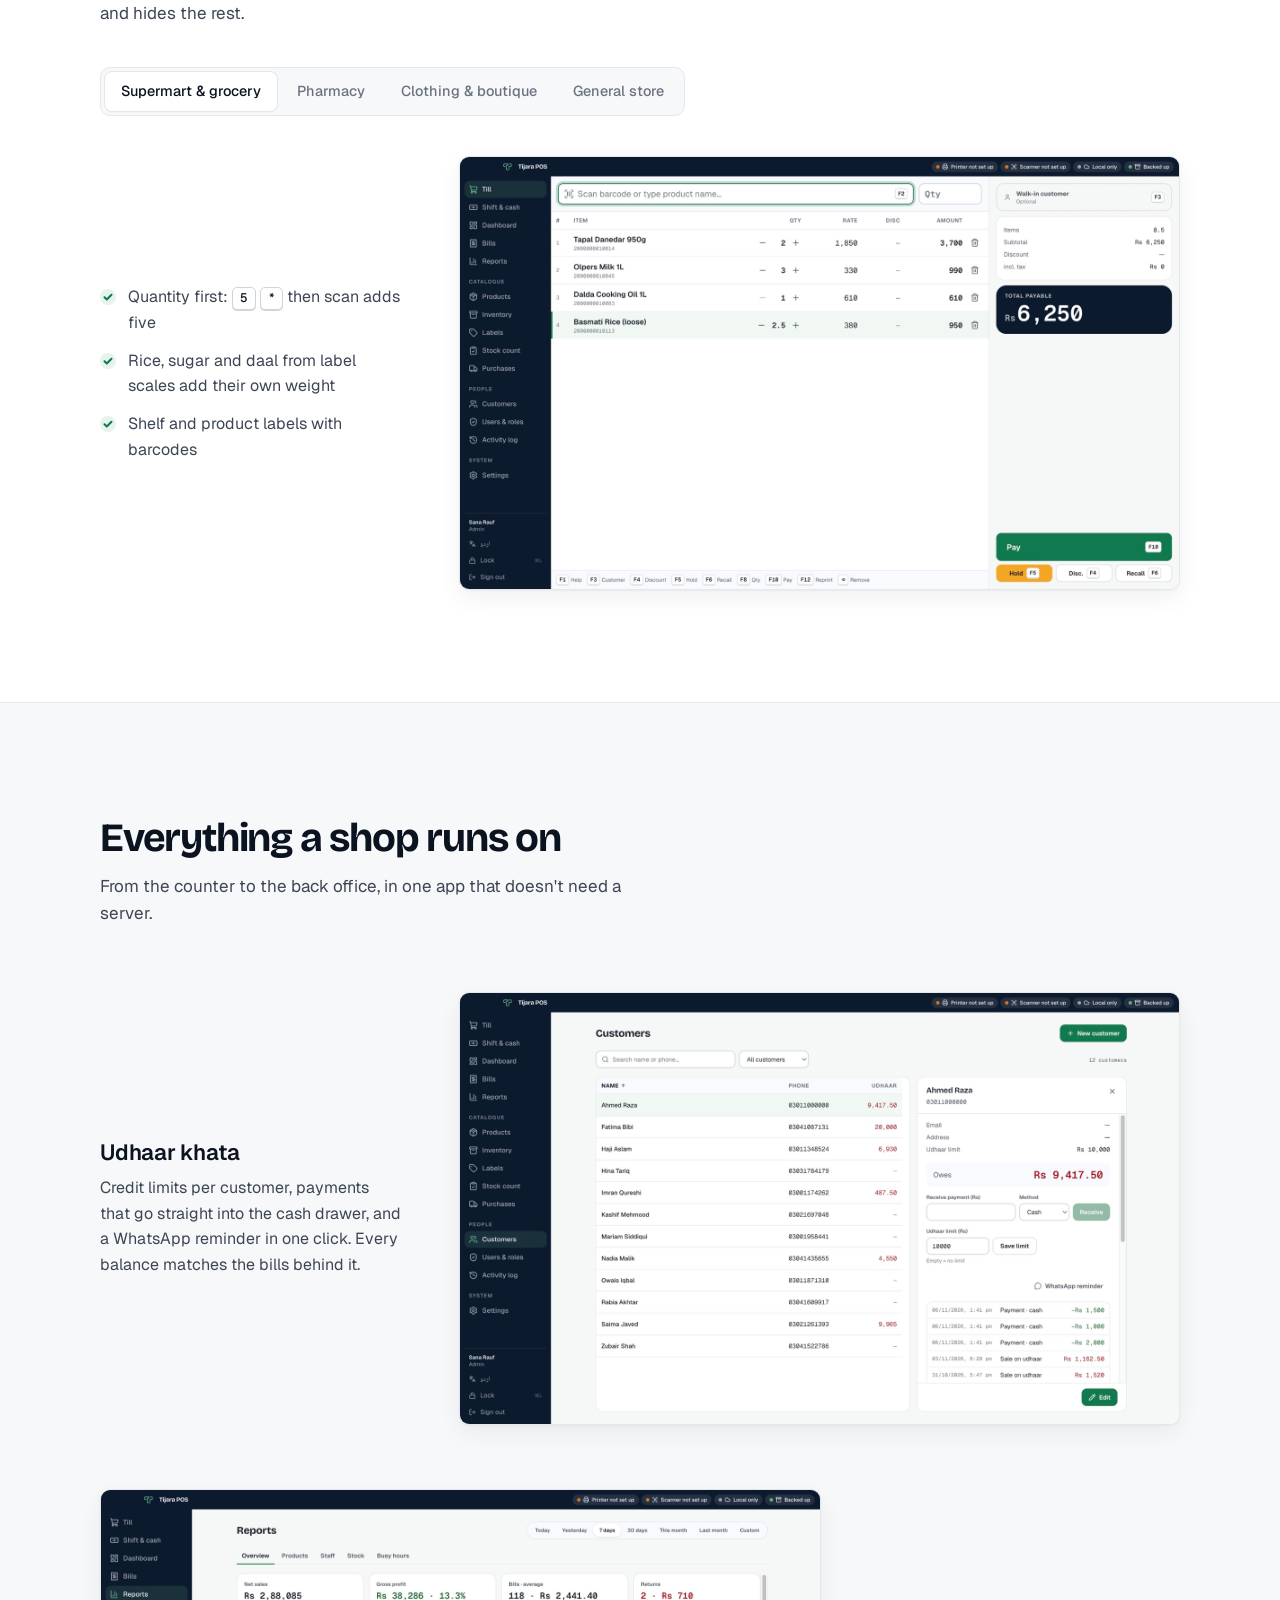
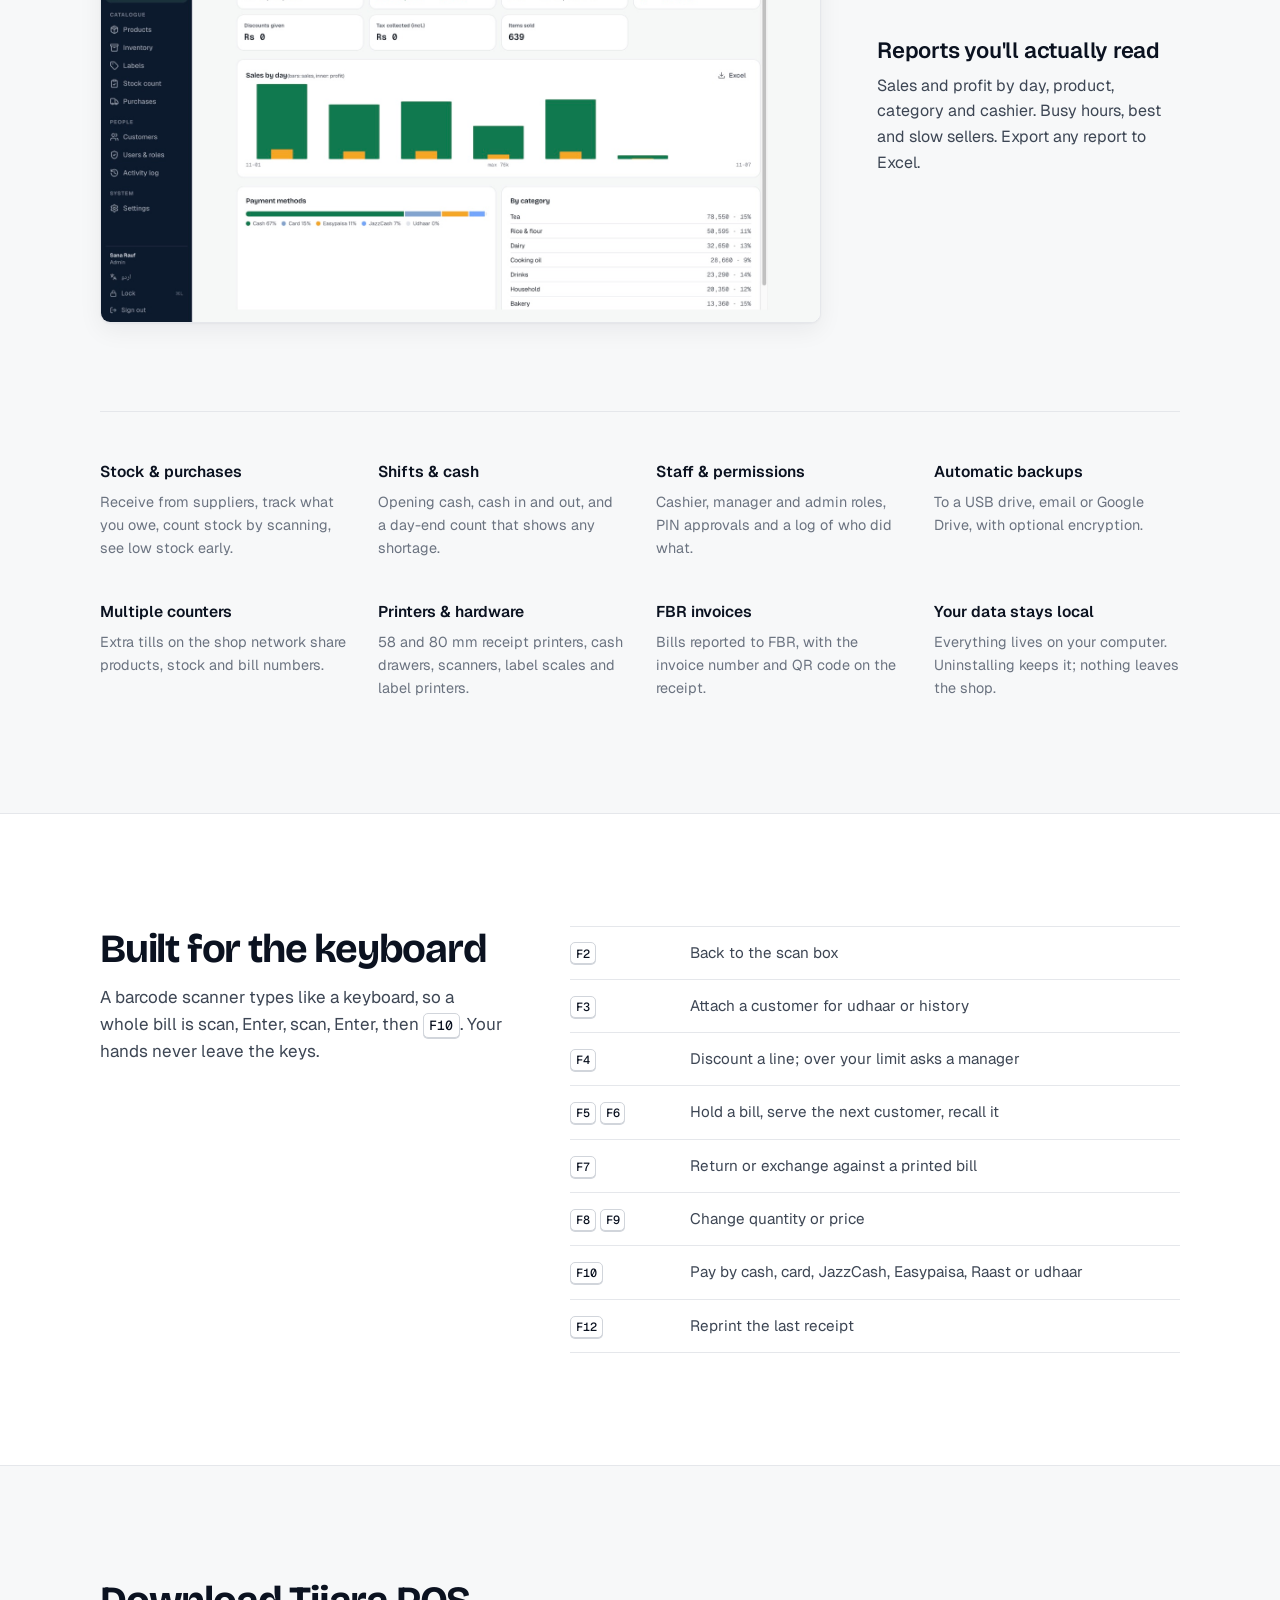
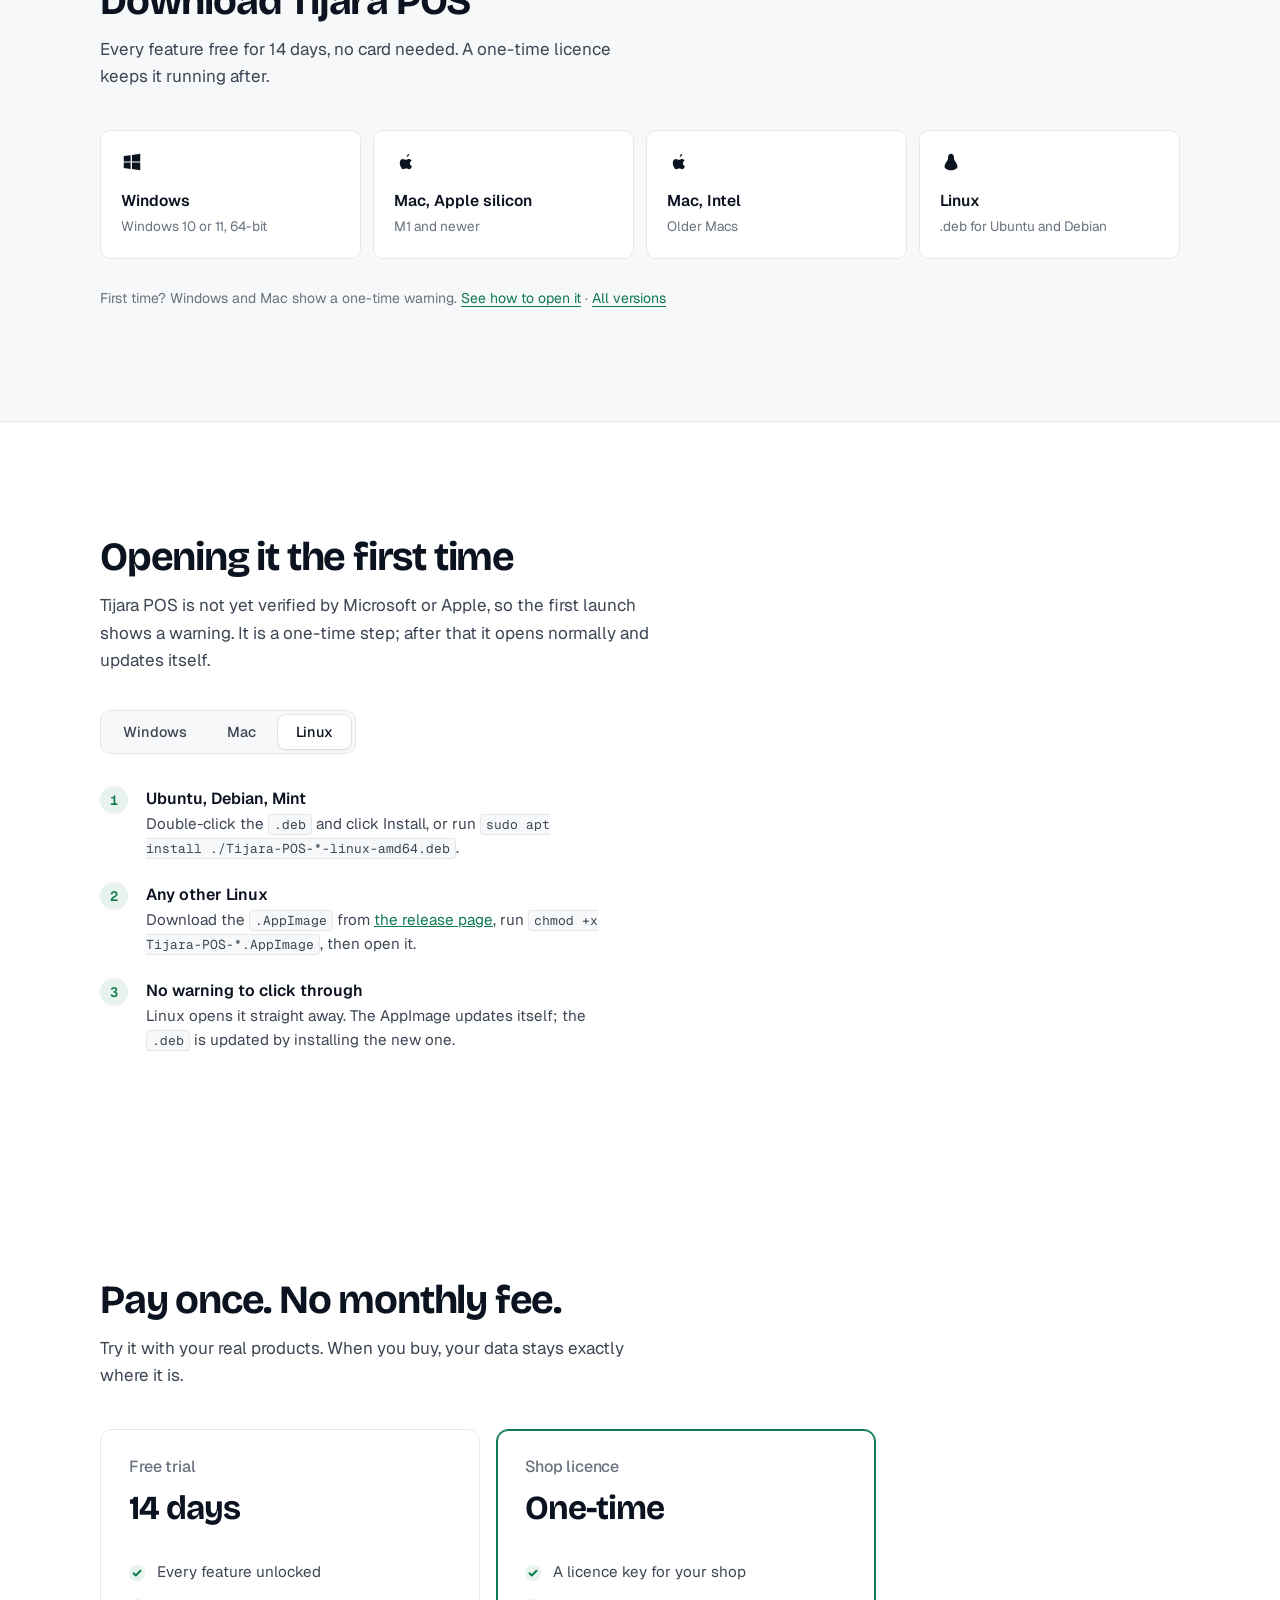
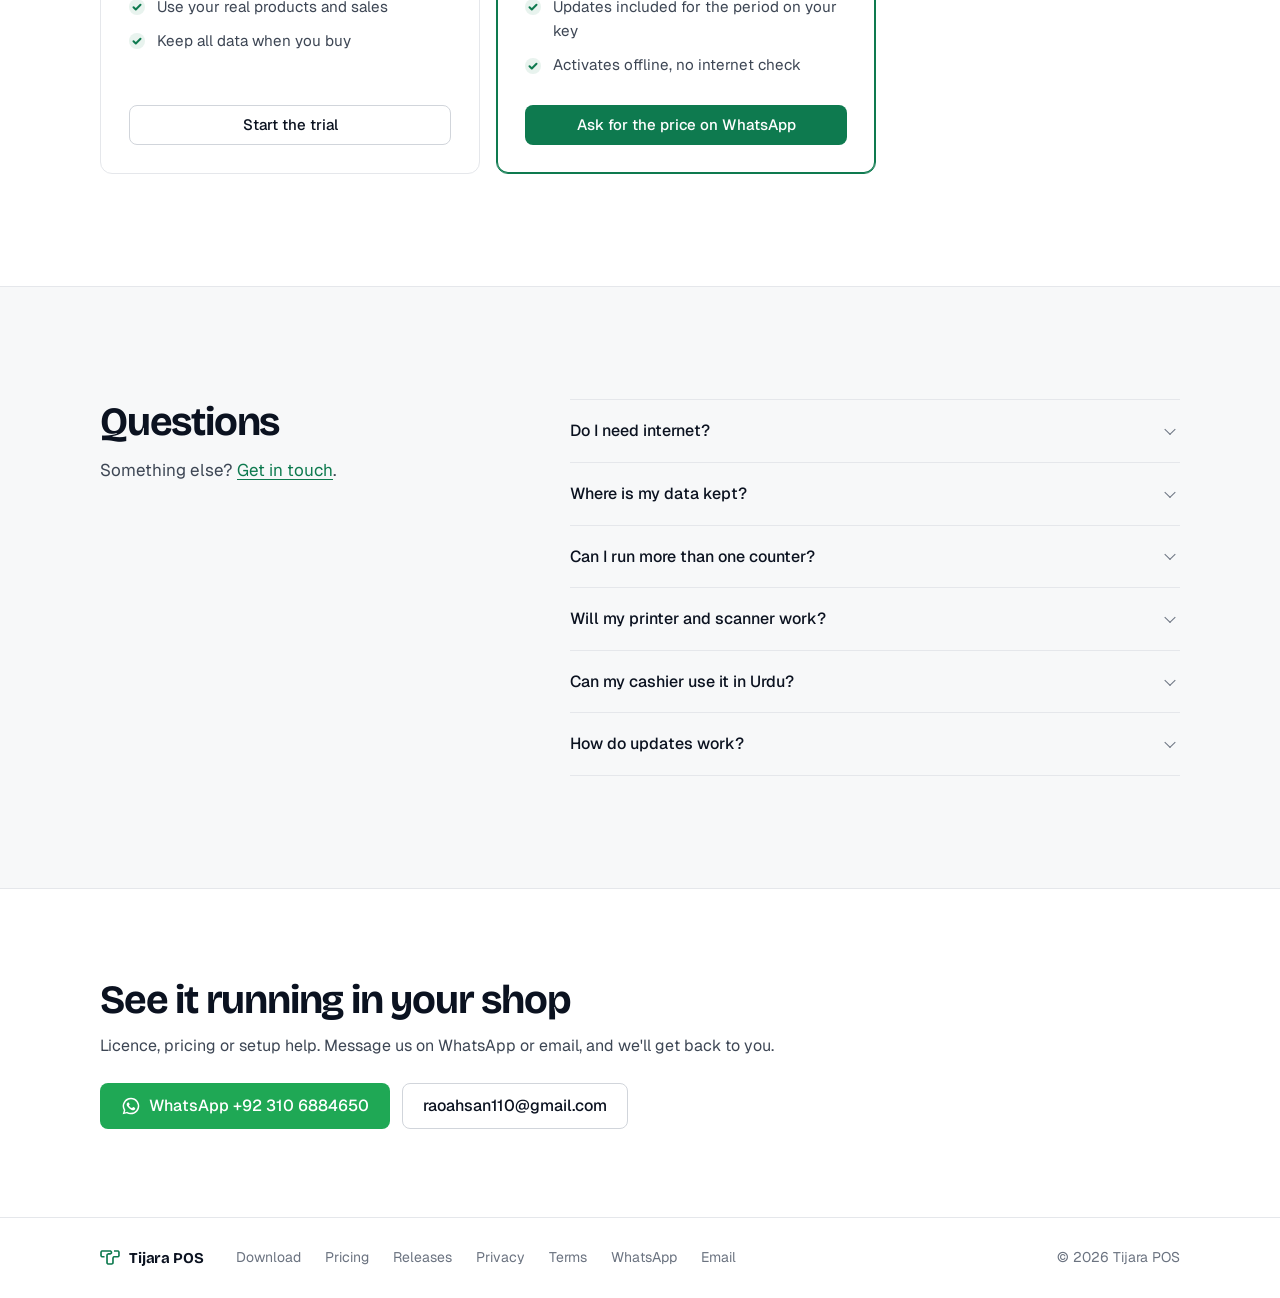
==== commit 046f43fb: "WhatsApp contact: button in Contact, price question on WhatsApp, footer links" ====
--- a/index.html
+++ b/index.html
@@ -345,7 +345,7 @@
                 <li>Updates included for the period on your key</li>
                 <li>Activates offline, no internet check</li>
               </ul>
-              <a class="btn" href="#contact">Ask for the price</a>
+              <a class="btn" href="https://wa.me/923106884650?text=Assalam%20o%20Alaikum%2C%20what%20is%20the%20price%20of%20a%20Tijara%20POS%20shop%20licence%3F" target="_blank" rel="noopener">Ask for the price on WhatsApp</a>
             </article>
           </div>
         </div>
@@ -390,9 +390,12 @@
         <div class="wrap contact-row">
           <div>
             <h2>See it running in your shop</h2>
-            <p>Licence, pricing or setup help. Write to us and we'll get back to you.</p>
-          </div>
-          <a class="btn btn-lg" href="mailto:raoahsan110@gmail.com">raoahsan110@gmail.com</a>
+            <p>Licence, pricing or setup help. Message us on WhatsApp or email, and we'll get back to you.</p>
+          </div>
+          <div class="contact-actions">
+            <a class="btn btn-lg btn-whatsapp" href="https://wa.me/923106884650?text=Assalam%20o%20Alaikum%2C%20I%27d%20like%20to%20know%20more%20about%20Tijara%20POS." target="_blank" rel="noopener"><svg class="wa" aria-hidden="true" viewBox="0 0 24 24"><path d="M12 2a10 10 0 0 0-8.6 15.1L2 22l5-1.3A10 10 0 1 0 12 2zm0 18.2a8.2 8.2 0 0 1-4.2-1.1l-.3-.2-3 .8.8-2.9-.2-.3A8.2 8.2 0 1 1 12 20.2zm4.5-6.1c-.2-.1-1.5-.7-1.7-.8s-.4-.1-.6.1-.6.8-.8 1-.3.2-.5.1a6.7 6.7 0 0 1-3.3-2.9c-.2-.4.2-.4.7-1.3a.5.5 0 0 0 0-.4l-.8-1.8c-.2-.5-.4-.4-.6-.4h-.5a.9.9 0 0 0-.7.3 2.8 2.8 0 0 0-.9 2.1 4.9 4.9 0 0 0 1 2.6 11.2 11.2 0 0 0 4.3 3.8c1.6.7 2.2.7 3 .6a2.6 2.6 0 0 0 1.7-1.2 2.1 2.1 0 0 0 .2-1.2c-.1-.1-.3-.2-.5-.3z"/></svg> WhatsApp +92 310 6884650</a>
+            <a class="btn btn-lg btn-secondary" href="mailto:raoahsan110@gmail.com">raoahsan110@gmail.com</a>
+          </div>
         </div>
       </section>
     </main>
@@ -406,7 +409,8 @@
           <a href="https://github.com/AhsanRao/tijara-pos-releases/releases">Releases</a>
           <a href="privacy.html">Privacy</a>
           <a href="terms.html">Terms</a>
-          <a href="mailto:raoahsan110@gmail.com">Contact</a>
+          <a href="https://wa.me/923106884650" target="_blank" rel="noopener">WhatsApp</a>
+          <a href="mailto:raoahsan110@gmail.com">Email</a>
         </nav>
         <span class="copy">© <span id="year">2026</span> Tijara POS</span>
       </div>
--- a/styles.css
+++ b/styles.css
@@ -1117,6 +1117,28 @@
   color: var(--fg-2);
 }
 
+.contact-actions {
+  display: flex;
+  flex-wrap: wrap;
+  gap: 12px;
+}
+
+/* WhatsApp's own green, so the button is recognised at a glance. */
+.btn-whatsapp {
+  background: #1fa855;
+  color: #fff;
+}
+
+.btn-whatsapp:hover {
+  background: #178a45;
+}
+
+.btn-whatsapp .wa {
+  width: 1.25em;
+  height: 1.25em;
+  fill: currentcolor;
+}
+
 /* Footer */
 .foot {
   border-top: 1px solid var(--line);
